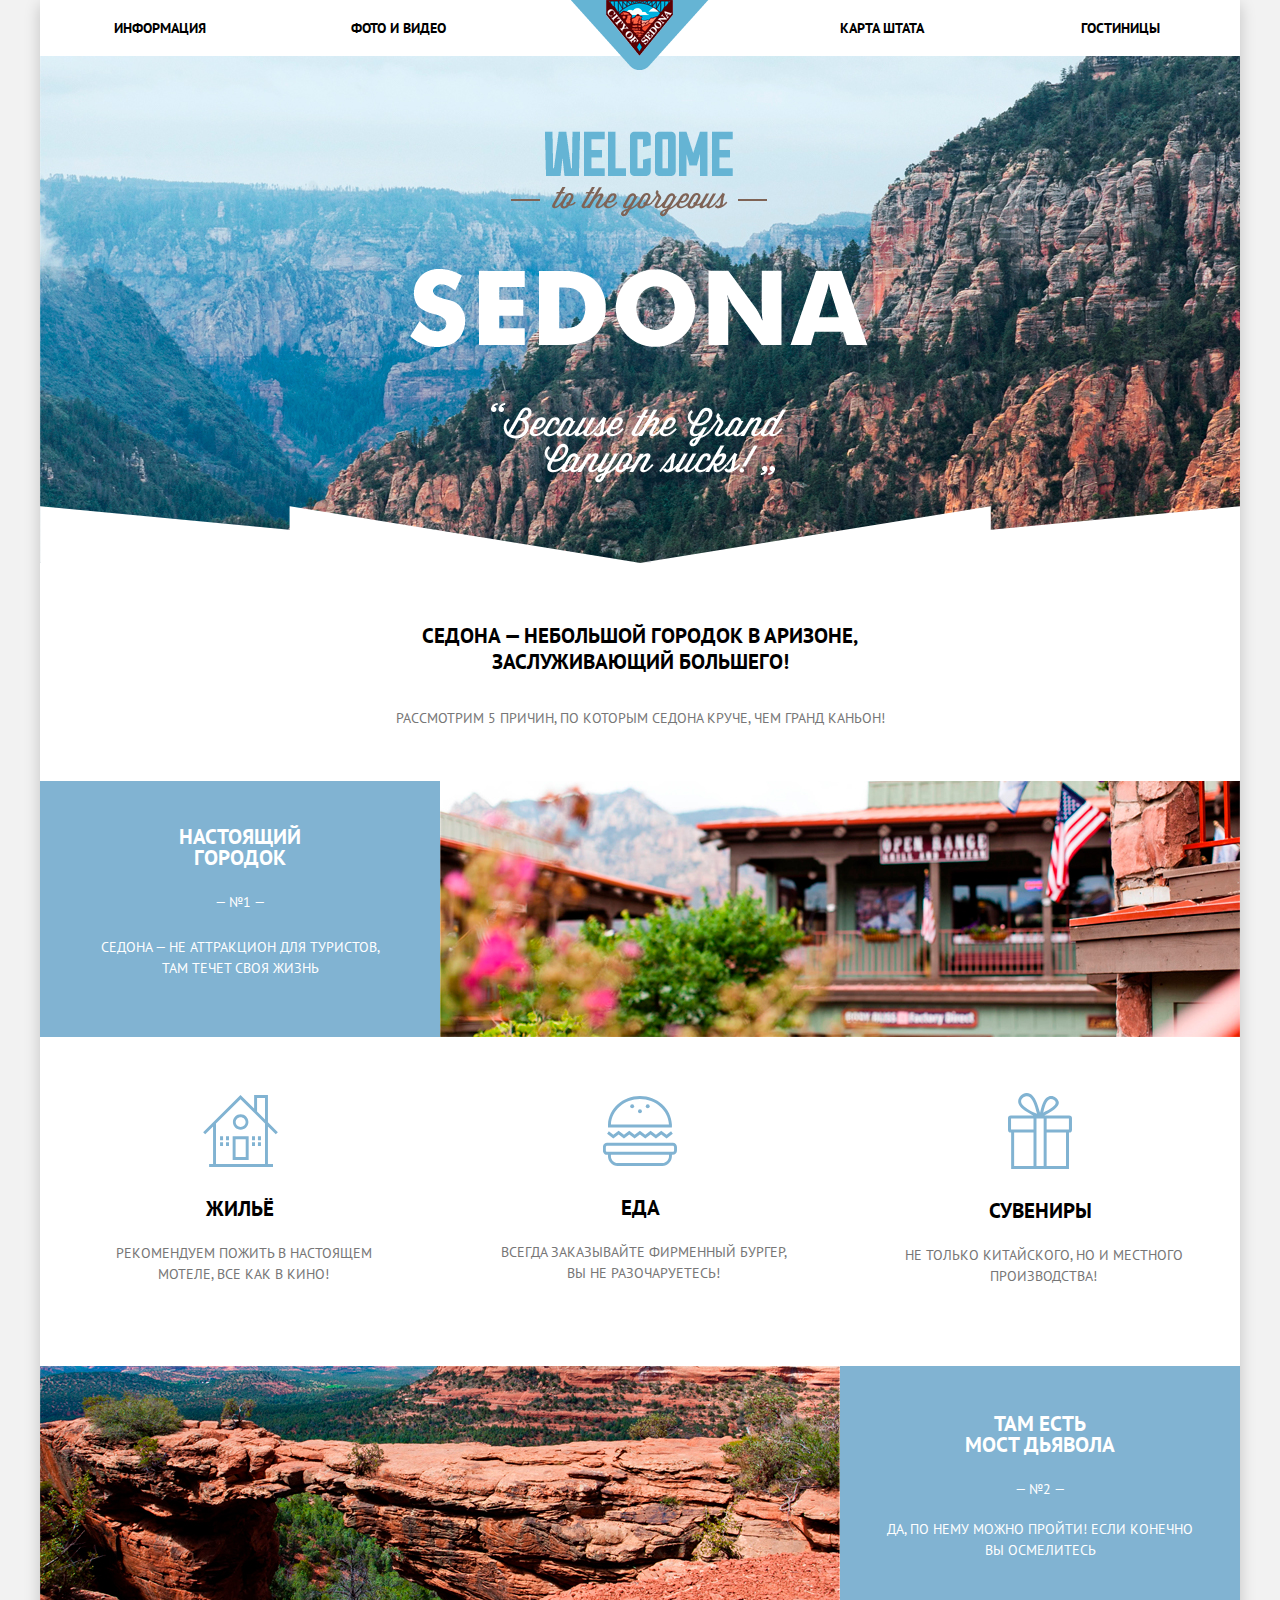
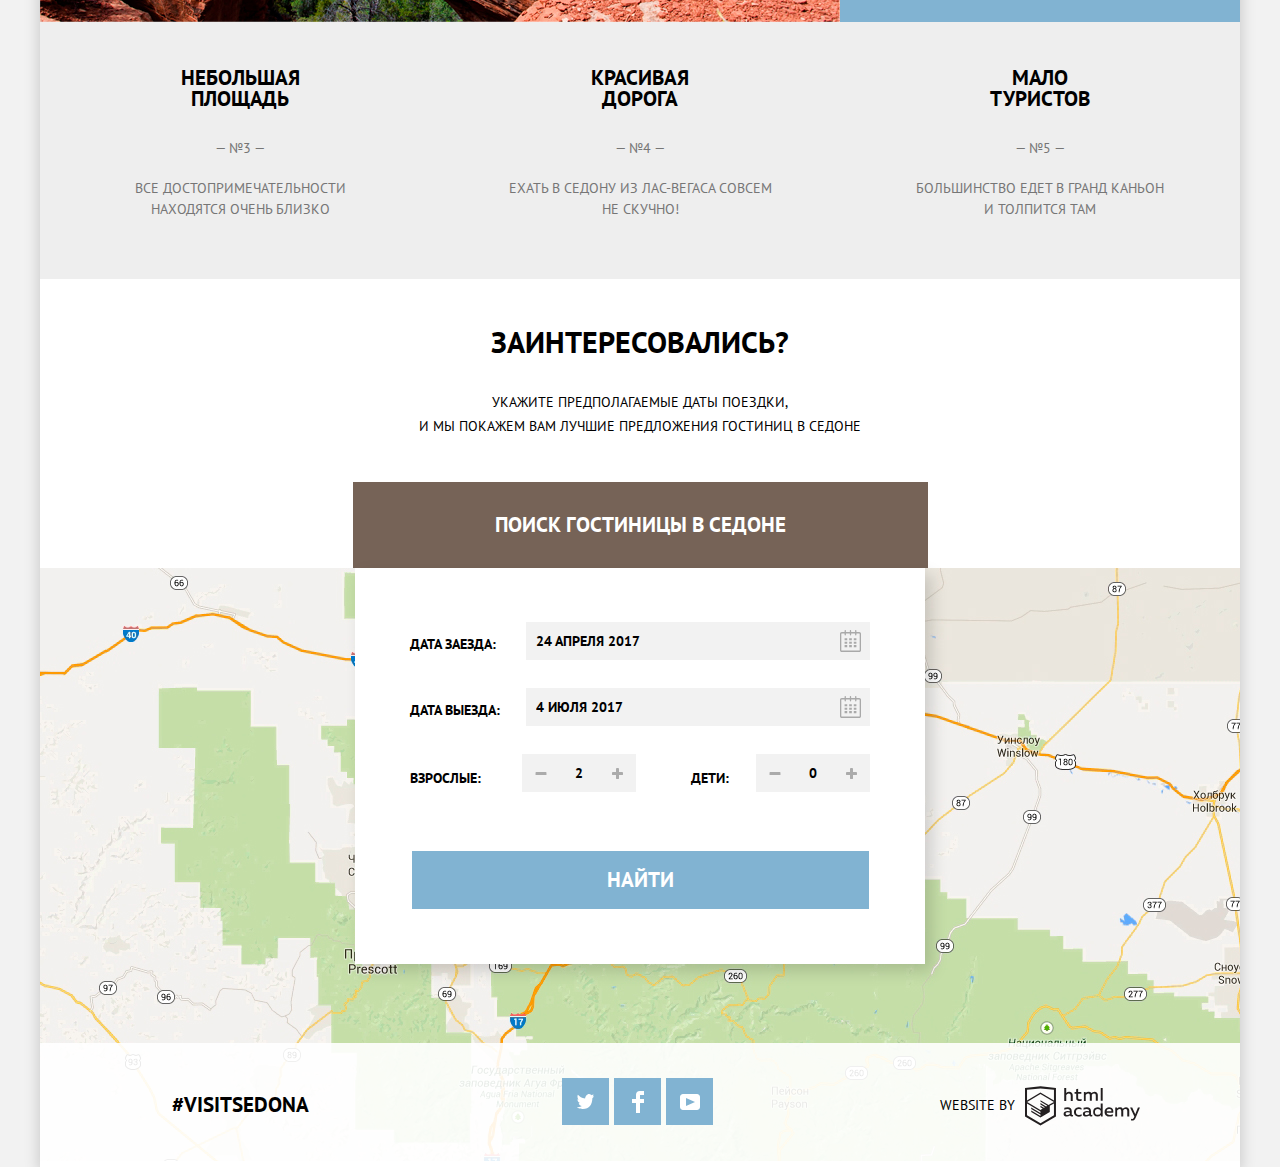
==== index.html @ c96865e8 "исправила mainpage на main-page" ====
<!DOCTYPE html>
<html lang="ru">

<head>
  <meta charset="utf-8">
  <title>HTML Academy: Седона</title>
  <link href="css/normalize.css" rel="stylesheet" />
  <link href="https://fonts.googleapis.com/css?family=PT+Sans:400,700&amp;subset=cyrillic" rel="stylesheet">
  <link href="css/style.css" rel="stylesheet" />
</head>

<body>
  <div class="main-page">
    <header class="main-header">
      <a class="main-logo" href="index.html">
        <img src="img/logotype.png" width="138" height="70" alt="Логотип">
      </a>
      <nav class="main-navigation">
        <ul class="main-menu">
          <li><a href="#">Информация</a></li>
          <li><a href="#">Фото и видео</a></li>
          <li><a href="#">Карта штата</a></li>
          <li><a href="inner.html">Гостиницы</a></li>
        </ul>
      </nav>
    </header>

    <main class="container">

      <section class="container-photos">
        <img src="img/welcome.png" width="458" height="352" alt="Надпись" />
      </section>

      <section class="feature">
        <h1>Седона — небольшой городок в Аризоне, заслуживающий большего!</h1>
        <p>Рассмотрим 5 причин, по которым Седона круче, чем Гранд Каньон!</p>
      </section>

      <div class="bigfeature">
        <section class="aboutcity">
          <div class="container1">
            <div class="aboutcity-container1">
              <h2>Настоящий городок</h2>
              <p>— №1 —</p>
              <p>Седона — не аттракцион для туристов, там течет своя жизнь</p>
            </div>
            <img src="img/hotels.jpg" width="800" height="256" alt="Гостиница">
          </div>
          <ul class="advantages">
            <li>
              <svg xmlns="http://www.w3.org/2000/svg" width="75" height="72" viewBox="0 0 75 72"><g fill="#81B3D2"><path d="M29.656 65.033h16V41.21h-16v23.823zm2.937-20.899h10.125V62.11H32.593V44.134z"/><path d="M72.771 39.253l2.076-2.068-9.908-9.865V0H51.127v13.567L37.5 0 .152 37.185l2.077 2.068 7.832-7.795v37.618H6.124V72h63.875v-2.924H64.94V31.458l7.831 7.795zM62.002 69.076H12.999V28.534L37.5 4.149l24.502 24.385v40.542zm0-44.682l-7.938-7.902V2.924h7.938v21.47z"/><path d="M29.906 27.08c0 4.261 3.47 7.713 7.75 7.713 4.279 0 7.75-3.452 7.75-7.713 0-4.259-3.471-7.713-7.75-7.713-4.281 0-7.75 3.454-7.75 7.713zm7.75-4.945c2.744 0 4.969 2.214 4.969 4.945 0 2.732-2.225 4.948-4.969 4.948-2.746 0-4.97-2.216-4.97-4.948 0-2.731 2.225-4.945 4.97-4.945zM17.061 41.21h3v3.919h-3zM22.999 41.21h3v3.919h-3zM17.061 47.182h3v3.919h-3zM22.999 47.182h3v3.919h-3zM48.998 41.21h3v3.919h-3zM54.936 41.21h3v3.919h-3zM48.998 47.182h3v3.919h-3zM54.936 47.182h3v3.919h-3z"/></g></svg>
              <h3>Жильё</h3>
              <p>Рекомендуем пожить в настоящем мотеле, все как в кино!</p>
            </li>
            <li>
              <svg xmlns="http://www.w3.org/2000/svg" width="74" height="70" viewBox="0 0 74 70"><g fill="#81B3D2"><path d="M69.854 46.71H4.051c-2.274 0-4.135 1.94-4.135 4.313v3.504c0 2.372 1.861 4.313 4.135 4.313h.93v1.053c0 5.536 4.341 10.065 9.648 10.065h44.646c5.306 0 9.648-4.529 9.648-10.065V58.84h.93c2.274 0 4.135-1.941 4.135-4.313v-3.504c0-2.373-1.86-4.313-4.134-4.313zm-3.848 13.184c0 3.871-3.019 7.021-6.73 7.021H14.629c-3.711 0-6.731-3.15-6.731-7.021v-1.053h58.107v1.053zm5.065-5.367c0 .688-.558 1.271-1.218 1.271H4.051c-.66 0-1.217-.582-1.217-1.271v-3.504c0-.688.558-1.271 1.217-1.271h65.802c.66 0 1.218.582 1.218 1.271v3.504zM15.634 38.406l5.323 4.059 5.326-4.059 5.328 4.059 5.328-4.059 5.328 4.059 5.329-4.059 5.327 4.059 5.33-4.06 5.336 4.059 6.194-4.712-1.72-2.459-4.474 3.403-5.336-4.057-5.33 4.056-5.327-4.057-5.329 4.057-5.328-4.057-5.328 4.057-5.328-4.057-5.325 4.057-5.323-4.057-5.327 4.057-4.467-3.401-1.721 2.457 6.188 4.714zM7.978 31.544H68.855c.041-.619.069-1.241.069-1.87 0-.394-.016-.783-.032-1.173C68.227 12.657 54.186 0 36.952 0 19.719 0 5.677 12.657 5.013 28.501c-.017.39-.032.78-.032 1.173 0 .629.028 1.251.07 1.87h2.927zM36.952 3.043c15.591 0 28.35 11.316 29.021 25.458H7.931c.673-14.142 13.43-25.458 29.021-25.458z"/><ellipse cx="36.952" cy="15.26" rx="1.945" ry="2.03"/><ellipse cx="29.172" cy="10.23" rx="1.946" ry="2.03"/><ellipse cx="44.732" cy="10.23" rx="1.946" ry="2.03"/></g></svg>
              <h3>Еда</h3>
              <p>Всегда заказывайте фирменный бургер, вы не разочаруетесь!</p>
            </li>
            <li>
              <svg xmlns="http://www.w3.org/2000/svg" width="64" height="76" viewBox="0 0 64 76"><path fill-rule="evenodd" clip-rule="evenodd" fill="#81B3D2" d="M61.097 22.501H36.312C50.125 15.602 51.229 11.25 50.72 8.816c-1.162-3.963-5.692-7.023-10.002-5.407-5.569 2.089-7.137 10.388-8.644 16.387-1.924-6.07-3.784-13.814-8.136-17.737C22.677.921 20.843-.205 18.175.031c-4.026.356-9.802 5.382-7.458 10.981 2.251 5.378 9.687 8.777 14.578 11.489H2.879A2.882 2.882 0 0 0 0 25.37v11.322a2.882 2.882 0 0 0 2.879 2.869h.274V76h57.841V39.561h.103a2.882 2.882 0 0 0 2.88-2.869V25.37a2.882 2.882 0 0 0-2.88-2.869zM42.413 5.944c2.103-.31 4.982 1.299 5.255 3.209.393 2.756-3.4 5.255-5.086 6.421-2.523 1.744-4.928 2.643-7.287 4.055.884-3.69 2.549-13.011 7.118-13.685zm-22.882 9.968c-2.225-1.485-6.544-4.431-6.44-7.771.112-3.595 5.743-6.57 8.814-3.886 3.856 3.371 5.713 11.105 7.119 16.557-3.249-1.539-6.328-2.788-9.493-4.9zm5.972 57.114H6.136V39.561h19.368v33.465zm0-36.502H3.046V25.538h22.457v10.986zm10.157 0v36.503h-7.174V25.538h7.174v10.986zm22.351 36.502H38.644V39.561h19.367v33.465zm2.92-36.502H38.644V25.538h22.287v10.986z"/></svg>
              <h3>Сувениры</h3>
              <p>Не только китайского, но и местного производства!</p>
            </li>
          </ul>
        </section>
        <section class="attraction">
          <div class="container2">
            <div class="attraction-container2">
              <h2>Там есть<br> мост дьявола</h2>
              <p>— №2 —</p>
              <p>Да, по нему можно пройти! Если конечно вы осмелитесь</p>
            </div>
            <img src="img/devilbridge.jpg" width="800" height="256" alt="Мост">
          </div>
          <div class="container3">
            <ul class="advantages2">
              <li>
                <h3>Небольшая площадь</h3>
                <p>— №3 —</p>
                <p>Все достопримечательности находятся очень близко</p>
              </li>
              <li>
                <h3>Красивая дорога</h3>
                <p>— №4 —</p>
                <p>Ехать в Седону из Лас-Вегаса совсем не скучно!</p>
              </li>
              <li>
                <h3>Мало туристов</h3>
                <p>— №5 —</p>
                <p>Большинство едет в Гранд Каньон и&nbsp;толпится там</p>
              </li>
            </ul>
          </div>
        </section>
      </div>

      <section class="searchhotels">
        <h3>Заинтересовались?</h3>
        <p class="indicate">Укажите предполагаемые даты поездки,<br> и мы покажем вам лучшие предложения гостиниц в Cедоне</p>
        <p class="staticform">
          <button class="staticbutton" type="button">Поиск гостиницы в Седоне</button>
        </p>
        <form class="hotelselection" action="https://echo.htmlacademy.ru" method="post">
          <p class="datearrival">
            <label for="arrival">Дата заезда:</label>
            <input type="text" name="date" id="arrival" value="" placeholder="24 апреля 2017" />
            <button class="calendar" type="button">
              <svg xmlns="http://www.w3.org/2000/svg" width="21" height="22" viewBox="0 0 21 22"><path d="M19.251 2.025h-2.845V.648c0-.381-.294-.689-.656-.689-.363 0-.656.308-.656.689v1.377h-3.938V.648c0-.381-.294-.689-.655-.689-.363 0-.657.308-.657.689v1.377H5.906V.648c0-.381-.294-.689-.656-.689-.363 0-.657.308-.657.689v1.377H1.75C.784 2.025 0 2.847 0 3.862v16.302C0 21.179.784 22 1.75 22h17.501c.966 0 1.749-.821 1.749-1.836V3.862c0-1.015-.783-1.837-1.749-1.837zm.437 18.139a.448.448 0 0 1-.437.459H1.75a.45.45 0 0 1-.438-.459V3.862a.45.45 0 0 1 .438-.459h2.844v1.378c0 .381.294.689.657.689.362 0 .656-.308.656-.689V3.403h3.938v1.378c0 .381.294.689.657.689.361 0 .655-.308.655-.689V3.403h3.938v1.378c0 .381.293.689.656.689.362 0 .656-.308.656-.689V3.403h2.845c.241 0 .437.206.437.459v16.302z"/><path d="M4.594 8.225h2.625v2.066H4.594zM4.594 11.668h2.625v2.067H4.594zM4.594 15.112h2.625v2.066H4.594zM9.188 15.112h2.625v2.066H9.188zM9.188 11.668h2.625v2.067H9.188zM9.188 8.225h2.625v2.066H9.188zM13.781 15.112h2.625v2.066h-2.625zM13.781 11.668h2.625v2.067h-2.625zM13.781 8.225h2.625v2.066h-2.625z"/></svg>
              <span  class="visually-hidden">Календарь</span>
            </button>
          </p>
          <p class="datedeparture">
            <label for="departure">Дата выезда:</label>
            <input type="text" name="date" id="departure" value="" placeholder="4 июля 2017" />
            <button class="calendar" type="button">
              <svg xmlns="http://www.w3.org/2000/svg" width="21" height="22" viewBox="0 0 21 22"><path d="M19.251 2.025h-2.845V.648c0-.381-.294-.689-.656-.689-.363 0-.656.308-.656.689v1.377h-3.938V.648c0-.381-.294-.689-.655-.689-.363 0-.657.308-.657.689v1.377H5.906V.648c0-.381-.294-.689-.656-.689-.363 0-.657.308-.657.689v1.377H1.75C.784 2.025 0 2.847 0 3.862v16.302C0 21.179.784 22 1.75 22h17.501c.966 0 1.749-.821 1.749-1.836V3.862c0-1.015-.783-1.837-1.749-1.837zm.437 18.139a.448.448 0 0 1-.437.459H1.75a.45.45 0 0 1-.438-.459V3.862a.45.45 0 0 1 .438-.459h2.844v1.378c0 .381.294.689.657.689.362 0 .656-.308.656-.689V3.403h3.938v1.378c0 .381.294.689.657.689.361 0 .655-.308.655-.689V3.403h3.938v1.378c0 .381.293.689.656.689.362 0 .656-.308.656-.689V3.403h2.845c.241 0 .437.206.437.459v16.302z"/><path d="M4.594 8.225h2.625v2.066H4.594zM4.594 11.668h2.625v2.067H4.594zM4.594 15.112h2.625v2.066H4.594zM9.188 15.112h2.625v2.066H9.188zM9.188 11.668h2.625v2.067H9.188zM9.188 8.225h2.625v2.066H9.188zM13.781 15.112h2.625v2.066h-2.625zM13.781 11.668h2.625v2.067h-2.625zM13.781 8.225h2.625v2.066h-2.625z"/></svg>
              <span class="visually-hidden" >Календарь</span>
            </button>
          </p>
          <div class="hotelselection-wrapper">
            <div class="adults">
              <label for="adults">Взрослые:</label>
              <p class="adults-wrapper">
                <button class="minus" type="button">
                  <span class="visually-hidden">Уменьшить количество человек</span>
                </button>
                <input type="text" name="adults" id="adults" value="" placeholder="2" />
                <button class="plus" type="button">
                  <span  class="visually-hidden">Увеличить количество человек</span>
                </button>
              </p>
            </div>
            <div class="children">
              <label for="children">Дети:</label>
              <p class="children-wrapper">
                <button class="minus" type="button">
                  <span class="visually-hidden">Уменьшить количество человек</span>
                </button>
                <input type="text" name="children" id="children" value="" placeholder="0" />
                <button class="plus" type="button">
                  <span class="visually-hidden">Увеличить количество человек</span>
                </button>
              </p>
            </div>
          </div>
          <button class="buttonsearch" type="submit">Найти</button>
        </form>
        <a class="map">
          <img src="img/map.jpg" width="1200" height="593" alt="Карта" />
        </a>
      </section>
    </main>
    <footer class="main-footer">
      <a class="button-hashtag" href="#">#Visitsedona</a>
      <ul class="buttonfooter">
        <li>
          <a class="social-button" href="#">
              <span class="visually-hidden">Twitter</span>
              <svg xmlns="http://www.w3.org/2000/svg" xmlns:xlink="http://www.w3.org/1999/xlink" width="17" height="15" viewbox="0 0 17 15">
                <path fill="#FFF" d="M10.95.144c1.685-.496 2.984.27 3.577 1.179.673-.231 1.331-.481 2.011-.708a2.345 2.345 0 0 1-.857 1.768c.685.17 1.304-.491 1.304-.491-.169 1-1.006 1.788-1.563 2.024-.231 6.75-3.175 11.217-10.077 11.082h-.446c-.41 0-4.164-.46-4.898-1.887 2.271.196 3.893-.422 4.693-1.177-.96-.3-2.679-.477-2.979-2.95.349.106.564.228 1.19.119C1.705 8.247.374 7.53.448 5.33c.285.328 1.067.536 1.34.472C1.085 5.561-.182 2.442.894.85c1.818 1.854 3.735 3.606 7.152 3.773C8.254 2.33 9.183.793 10.95.144z"/>
              </svg>
            </a>
        </li>
        <li>
          <a class="social-button" href="#">
              <span class="visually-hidden">Facebook</span>
              <svg xmlns="http://www.w3.org/2000/svg" width="12" height="22" viewbox="0 0 12 22"><path fill="#FFF" d="M12 4V0H8a4 4 0 0 0-4 4v4H0v4h4v10h4V12h4V8H8V4h4z"/>
              </svg>
            </a>
        </li>
        <li>
          <a class="social-button" href="#">
              <span class="visually-hidden">Youtube</span>
              <svg xmlns="http://www.w3.org/2000/svg" xmlns:xlink="http://www.w3.org/1999/xlink" width="20" height="16" viewbox="0 0 20 16"><path  d="M17 0H3C1.35 0 0 1.35 0 3v10c0 1.65 1.35 3 3 3h14c1.65 0 3-1.35 3-3V3c0-1.65-1.35-3-3-3zM6.027 11.998V4.002L15.014 8l-8.987 3.998z" fill="#FFF"/>
              </svg>
            </a>
        </li>
      </ul>
      <div class="htmlacademy">
        <p>website by</p>
        <a class="button-developed" href="https://htmlacademy.ru/intensive/htmlcss">
            <span class="visually-hidden">HTMLAcademy</span>
            <svg id="Layer_1" data-name="Layer 1" xmlns="http://www.w3.org/2000/svg" width="115" height="40" viewbox="0 0 108.08 36.85"><title>logo-htmlacademy-small1</title>
              <path d="M44.61,26.88a2,2,0,0,0,.55-0.1v1.33a3.25,3.25,0,0,1-1.18.21,1.67,1.67,0,0,1-1.67-1,4.84,4.84,0,0,1-3.14,1.08c-1.51,0-2.91-.83-2.91-2.55,0-2.13,2-2.79,3.71-2.79a11.08,11.08,0,0,1,2.17.25v-0.3c0-1-.76-1.77-2.19-1.77a7.42,7.42,0,0,0-3,.64v-1.7a10.21,10.21,0,0,1,3.19-.55c2.36,0,3.81,1.12,3.81,3.65v3a0.54,0.54,0,0,0,.49.59h0.17Zm-6.44-1.13A1.35,1.35,0,0,0,39.63,27h0.11a3.39,3.39,0,0,0,2.41-1V24.58a9.72,9.72,0,0,0-1.81-.21c-1,0-2.16.33-2.16,1.38h0Zm12.36-6.11a5,5,0,0,1,2.57.64V22a4.08,4.08,0,0,0-2.3-.7,2.75,2.75,0,1,0,0,5.49,5,5,0,0,0,2.43-.64v1.71a6.27,6.27,0,0,1-2.76.57A4.21,4.21,0,0,1,46,24.51q0-.21,0-0.41a4.32,4.32,0,0,1,4.18-4.46h0.38Zm12.17,7.24a2,2,0,0,0,.55-0.1v1.33a3.25,3.25,0,0,1-1.18.21,1.67,1.67,0,0,1-1.67-1,4.84,4.84,0,0,1-3.14,1.08c-1.51,0-2.91-.83-2.91-2.55,0-2.13,2-2.79,3.71-2.79a11.08,11.08,0,0,1,2.17.25v-0.3c0-1-.76-1.77-2.19-1.77a7.42,7.42,0,0,0-3,.64v-1.7a10.21,10.21,0,0,1,3.19-.55c2.36,0,3.81,1.12,3.81,3.65v3a0.54,0.54,0,0,0,.49.59h0.17Zm-6.44-1.13A1.35,1.35,0,0,0,57.73,27h0.11a3.39,3.39,0,0,0,2.41-1V24.58a9.72,9.72,0,0,0-1.81-.21c-1.06,0-2.16.33-2.16,1.38h0ZM73,16V28.2H71.35V26.88a3.88,3.88,0,0,1-3.19,1.54,4.4,4.4,0,0,1,0-8.78,3.81,3.81,0,0,1,3,1.3V16H73Zm-4.53,5.22a2.76,2.76,0,1,0,0,5.52A2.86,2.86,0,0,0,71.15,25V23A2.91,2.91,0,0,0,68.49,21.27ZM79,19.64c3.31,0,4.46,2.68,3.92,5.09H76.7c0.21,1.5,1.67,2.11,3.19,2.11a6.11,6.11,0,0,0,2.64-.59v1.6a7.14,7.14,0,0,1-3,.57C77,28.42,74.78,27,74.78,24a4.18,4.18,0,0,1,4-4.39H79Zm0.09,1.54a2.28,2.28,0,0,0-2.44,2.1v0.06H81.3A2,2,0,0,0,79.13,21.18Zm5.73,7V19.87h1.65v1a3.81,3.81,0,0,1,2.78-1.27A2.86,2.86,0,0,1,91.89,21a4.12,4.12,0,0,1,2.91-1.33A3.06,3.06,0,0,1,98,23V28.2h-1.9V23.05a1.59,1.59,0,0,0-1.42-1.75H94.42a2.8,2.8,0,0,0-2.07,1.12V28.2h-1.9V23.05A1.59,1.59,0,0,0,89,21.31H88.8a3,3,0,0,0-2.21,1.29v5.63H84.86Zm21.31-8.33h1.9l-3.91,9.46c-0.9,2.17-2.09,2.86-3.35,2.86a4.76,4.76,0,0,1-1.1-.14V30.46a2.86,2.86,0,0,0,.85.12c0.9,0,1.58-.64,2.07-1.9l0.17-.42-4-8.4h2l2.86,6.29ZM38.73,1.46V6.22a3.81,3.81,0,0,1,2.7-1.14,3.25,3.25,0,0,1,3.44,3.4v5.15H43V8.72a1.81,1.81,0,0,0-1.61-2h-0.3a2.93,2.93,0,0,0-2.32,1.39v5.52h-1.9V1.46h1.9ZM49.94,2.31v3h3V6.91h-3v3.81c0,1.1.5,1.46,1.58,1.46a4.49,4.49,0,0,0,1.69-.33v1.6A6.8,6.8,0,0,1,51,13.8a2.55,2.55,0,0,1-2.86-2.74V6.89H46.58V5.26h1.5V2.74Zm5.4,11.31V5.28H57v1A3.81,3.81,0,0,1,59.77,5a2.86,2.86,0,0,1,2.6,1.33A4.12,4.12,0,0,1,65.28,5,3.06,3.06,0,0,1,68.44,8.4v5.21h-1.9V8.46a1.59,1.59,0,0,0-1.42-1.75H64.89a2.8,2.8,0,0,0-2.07,1.12v5.78h-1.9V8.46A1.59,1.59,0,0,0,59.5,6.71H59.27A3,3,0,0,0,57.06,8v5.63H55.34ZM71.17,1.45H73V13.6H71.17V1.45ZM14.71,0H14.55L0,1.54V28.21l14.55,8.66,14.55-8.66V1.54Zm12.5,27.1L14.55,34.64,1.9,27.12V16.18l12.59,7.5V25L5.86,19.9v1.31l8.68,5.21v1.39L5.87,22.65V24l8.68,5.21,8.75-5.24V18.31L27.2,16V27.12Zm0-12.53-3.48,2-1.6,1L14.51,13v1.31L21,18.23H21l-0.14.09-1,.54-5.37-3.2V17l4.24,2.52-1,.67-3.2-1.9v1.31l2.1,1.24L14.5,22.1,2,14.65,14.51,7.11Zm0-1.32L14.49,5.76,1.91,13.25v-10L14.56,1.92,27.21,3.25v10h0Z" transform="translate(0 -0.02)" fill="#231f20"/></svg>
          </a>
      </div>
    </footer>
  </div>
</body>

</html>
---- css/style.css ----
body {
  margin: 0;
  padding: 0;

  font-family: "PT Sans", Arial, sans-serif;
  font-size: 14px;
  line-height: 21px;
  font-weight: 400;
  color: #000000;
  text-transform: uppercase;

  background-color: #f2f2f2;
}

.main-page {
  position:relative;
  width: 1200px;
  background-color: #ffffff;
  margin: auto;
  box-shadow: 0px 5px 15px 0 rgba(0, 1, 1, 0.2);
}

a {
  text-decoration: none;
  color: inherit;
}

.main-menu {
  display: flex;
  padding-left: 0;
  flex-wrap: wrap;
}

.main-menu li {
  width: 239px;
  text-align: center;
  margin-top: 15px;
  margin-bottom: 15px;
}

 .main-menu li:nth-child(2) {
   margin-right: 244px;
 }

.main-navigation {
  line-height: 26px;
  font-weight: 700;

  background-color: #ffffff;
}

.main-menu,
.advantages,
.advantages2,
.buttonfooter {
  list-style: none;
  padding: 0;
  margin: 0;
}

.main-menu a:hover,
.main-menu a:focus,
.hotelitems:hover,
.hotelitems:focus {
  color: #81b3d2;
}

.main-menu .current {
  color: #766357;
}

.main-logo img {
  position: absolute;
  left: 0;
  right: 0;
  margin-right: auto;
  margin-left: auto;
}

.container-photos {
  background-image: url("../img/backgroundmain.jpg");
  background-repeat: no-repeat;
  background-position:  center -58px;
  background-color:#81b3d2;
}

.container-photos img {
  margin-top: 75px;
  margin-left: 370px;
  margin-bottom: 74px;
}

.feature h1::before {
    content: "";
    position: absolute;
    z-index: 1;
    top: 506px;
    left: 0;
    right: 0;
    margin-right: auto;
    margin-left: auto;
    width: 1200px;
    height: 57px;
    background-image: url("../img/shapewhite.png");
    background-repeat: no-repeat;
}

.feature h1 {
  margin-top: 60px;
  margin-right: 375px;
  margin-left: 375px;
  margin-bottom: 25px;

  font-size: 21px;
  line-height: 26px;
  font-weight: 700;
  text-align: center;
}

.feature p {
  margin-bottom: 50px;
  padding-top: 5px;

  line-height: 26px;
  color: #767676;
  text-align: center;
}

.container1 {
  display: flex;
  justify-content: center;
  align-items: center;

  background-color: #81b3d2;
}

.aboutcity-container1 h2 {
  width: 130px;
  margin: auto;
  padding-bottom: 10px;
}

.aboutcity-container1 p:first-of-type {
  padding-bottom: 10px;
}

.container2 {
  display: flex;
  flex-direction: row-reverse;
  justify-content: center;
  align-items: center;
  background-color: #81b3d2;
}

.attraction-container2 h2 {
  width: 151px;
  margin: auto;
  padding-bottom: 5px;
}

.aboutcity h2,
.attraction h2 {
  line-height: 21px;
  font-weight: 700;
  text-align: center;
  color: #ffffff;
}

.aboutcity p {
  margin-left: 60px;
  margin-right: 60px;

  text-align: center;
  color: #ffffff;
}

.attraction p {
  margin-right: 45px;
  margin-left: 45px;

  text-align: center;
  color: #ffffff;
  padding-top: 5px;
}

.container3 ul {
  background-color: #eeeeee;
  padding: 0;
}

.advantages {
   display: flex;
   flex-wrap: wrap;
   margin-top: 56px;
   margin-bottom: 65px;
 }

.advantages li {
   width: 400px;
   margin: auto;
}

.advantages svg {
  display: flex;
  margin: auto;
}

.advantages h3 {
  position: relative;

   font-size: 21px;
   font-weight: 700;
   text-align: center;
   padding-top: 10px;
 }

.advantages p {
  text-align: center;
  background-color: #ffffff;
  color: #767676;

  width: 287px;
  padding-top: 3px;
}

.advantages2 {
  display: flex;
  justify-content: center;
  align-items: center;

  margin-top: 0;
}

.advantages2 li {
  width: 400px;
  margin-top: 45px;
  margin-bottom: 45px;
}

.advantages2 p {
  text-align: center;
  color: #767676;

  width: 270px;
  margin-right: auto;
  margin-left: auto;
}

.advantages2 h3 {
  font-size: 21px;
  font-weight: 700;
  text-align: center;

  margin: auto;
  width: 125px;
  padding-bottom: 10px;
}

/*футер*/

.main-footer {
  display: flex;
  background-color: rgba(255, 255, 255, 0.9);
  position: absolute;
  bottom: 0;
}

.button-hashtag {
  align-self: center;
}

.social-button {
  display: flex;
  align-items: center;
  justify-content: center;
  width: 47px;
  height: 47px;
  margin-right: 5px;

  background-color: #81b3d2;
}

.social-button:hover,
.social-button:focus {
  background-color: #669ec0;
}

.social-button:hover path,
.social-button:focus path {
  fill: #ffffff;
}

.social-button:active path {
  fill:rgba(255,255,255,0.3) ;
}

.social-button:active path {
   background-color: #5496bd;
}

.buttonfooter {
  display: flex;
  flex-wrap: wrap;
  justify-content: center;
}

.button-hashtag,
.buttonfooter,
.htmlacademy {
  width: 400px;
  text-align: center;
  margin-top: 35px;
  margin-bottom: 35px;
}

.htmlacademy p,
.button-hashtag {
  font-size: 14px;
  line-height: 26px;
}

.htmlacademy {
  display: flex;
  margin-left: auto;
  justify-content: center;
  align-items: flex-end;
}

.htmlacademy p {
  padding-right: 10px;
}

.htmlacademy:focus path,
.htmlacademy:hover path{
  fill: #81b3d2;
}

.htmlacademy:active path {
  fill: #bfbdbe;
}

/*конец футера*/


/* форма на главной странице и некоторые кнопки*/


.searchhotels h3 {
  font-size: 30px;
  line-height: 36px;
  font-weight: 700;
  text-align: center;

  padding-top: 15px;
}

.searchhotels p {
  line-height: 24px;
  text-align: center;
}

.staticbutton,
.buttonsearch {
  display: inline-block;
  vertical-align: middle;

  font-size: 21px;
  line-height: 26px;
  font-weight: 700;
  text-align: center;
  text-transform: uppercase;
  outline: none;
}

.staticform {
  padding: 0;
  margin: 0;
}

.staticbutton {
  padding: 30px 142px;
  position: relative;
  margin-top: 30px;
}

.buttonreserved,
.buttondetails {
  padding: 5px 18px;
  font-weight: 700;
}

.staticbutton,
.buttonreserved {
  color: #ffffff;
  background-color: #766357;
  border: none;
}

.buttonsearch,
.buttondetails {
  color: #ffffff;
  background-color: #81b3d2;
  border: none;
}

.staticbutton:hover,
.staticbutton:focus,
.buttonreserved:hover,
.buttonreserved:focus {
  background-color: #604e43;
  cursor:pointer;
}

.buttonsearch:hover,
.buttonsearch:focus,
.buttondetails:hover,
.buttondetails:focus {
  background-color: #669ec0;
  cursor:pointer;
}

.buttonsearch:active,
.buttondetails:active {
  color: rgba(255, 255, 255, 0.3);
  background-color: #5496bd;
  cursor:pointer;
}

.staticbutton:active,
.buttonreserved:active {
  color: rgba(255, 255, 255, 0.3);
  background-color: #503e33;
  cursor:pointer;
}

.hotelselection {
  display: flex;
  flex-wrap: wrap;
  margin: auto;
  width: 570px;
  box-sizing: border-box;
  padding-left: 55px;
  padding-right: 55px;
  padding-top: 40px;

  font-size: 14px;
  line-height: 26px;
  font-weight: 700;
  background-color: #ffffff;
  box-shadow: 7px 7px 15px 0px rgba(0,1,1,0.15);

  position: absolute;
  left: 0;
  right: 0;
  margin-left: auto;
  margin-right: auto;
}

.hotelselection label {
  margin-top: 10px;
}

.datearrival,
.datedeparture {
  display: flex;
  width: 100%;
  position:relative;
  justify-content: space-between;
}

.datearrival input,
.datedeparture input {
  box-sizing: border-box;
  height: 38px;
  width: 344px;
  padding-left: 10px;
}

.datearrival button,
.datedeparture button {
  padding: 0;
  background-color: transparent;
  border: none;
  position: absolute;
  right: 9px;
  top: 8px;

  fill: #a9a9a9;
  cursor: pointer;
  outline: none;
}

.calendar:hover path,
.calendar:focus path {
  fill: #333333;
  cursor: pointer;
}

.calendar:active path {
  fill: #81b3d2;
  cursor: pointers;
}

.datearrival input,
.datedeparture input {
  box-sizing: border-box;
  height: 38px;
  width: 344px;
  padding-left: 10px;
}

.hotelselection-wrapper {
  display: flex;
  width: 100%;
  justify-content: space-between;
}

.adults {
  width: 226px;
}

.children {
  width: 179px;
}

.adults,
.children {
  display: flex;
  align-items: center;
  justify-content: space-between;
}

.children-wrapper,
.adults-wrapper {
  display: flex;
  position: relative;
}

.children button,
.adults button {
  padding: 0;
  background-color: transparent;
  border: none;
  width: 38px;
  height: 38px;
  background-color: #f2f2f2;
  outline: none;
}

.minus {
  background-image: url("../img/minus.png");
  background-repeat: no-repeat;
  background-position: center;
}

.minus:hover,
.minus:focus {
  background-image: url("../img/minushover.png");
  background-repeat: no-repeat;
  background-position: center;
  cursor:pointer;
}

.minus:active {
  background-image: url("../img/minusactive.png");
  background-repeat: no-repeat;
  background-position: center;
  cursor:pointer;
}

.plus {
  background-image: url("../img/plus.png");
  background-repeat: no-repeat;
  background-position: center;
}

.plus:focus,
.plus:hover {
  background-image: url("../img/plushover.png");
  background-repeat: no-repeat;
  background-position: center;
  cursor:pointer;
}

.plus:active {
  background-image: url("../img/plusactive.png");
  background-repeat: no-repeat;
  background-position: center;
  cursor:pointer;
}

.adults input,
.children input {
  width: 38px;
  text-align: center;
  box-sizing: border-box;
  color: #333333;
}

.buttonsearch {
  padding: 16px 195px;
  margin: auto;
  margin-top: 45px;
  margin-bottom: 55px;
}

.hotelselection input[type="text"]::placeholder{
  color: #000000;
}

.hotelselection input[type="text"] {
  background-color: #f2f2f2;
  border: 2px solid #f2f2f2;
  border: none;
  outline: none;

  font-size: 14px;
  line-height: 26px;
  font-weight: 700;
  text-transform: uppercase;
}

.hotelselection input[type="text"]:hover {
  background-color: #ebebeb;
  border: 2px solid #ebebeb;
}

.hotelselection input[type="text"]:focus {
  background-color: #ffffff;
  border: 2px solid #e5e5e5;
}

/*конец формы на главной странице*/

  .formsearching {
  display: flex;
  padding-top: 27px;

  background-image: url("../img/mountains.jpg");
  background-repeat: no-repeat;
  background-position: top center;
  background-color: #51819f;

  color:#ffffff;
}

.formsearching fieldset {
  border:none;
}


/*чекбоксы*/

.formsearching legend {
  font-size: 16px;
  font-weight: 700;
  line-height: 21px;
  border: none;

  margin-bottom: 20px;
  margin-left: 60px;
}

.formsearching ul {
  padding: 0;
  margin: 0;
  list-style: none;
}

.form-items {
  margin-bottom: 17px;
  padding-left: 60px;
}

.filter-input-checkbox + label {
    display:inline-block;
    vertical-align:middle;
    width: 100px;
    height: 28px;
	  margin-right: 27px;
    padding-left: 42px;

    background:url("../img/checkbox-off.svg");
    background-repeat: no-repeat;
    cursor:pointer;
}

.filter-input-checkbox:checked + label {
  background:url("../img/checkbox-on.svg");
  background-repeat: no-repeat;
}

.filter-input-checkbox:checked:disabled + label {
  background:url("../img/chekeddis.png");
  background-repeat: no-repeat;
}

.filter-input-checkbox:disabled + label {
  background:url("../img/chekbox-offdis.png");
  background-repeat: no-repeat;
}

.filter-input-checkbox:checked:hover+ label,
.filter-input-checkbox:checked:focus+ label {
  background:url("../img/checkbox-on.svg");
  background-repeat: no-repeat;
}

.filter-input-checkbox:hover+ label,
.filter-input-checkbox:focus+ label {
  background:url("../img/checkbox-off.svg");
  background-repeat: no-repeat;
}
/*конец чекбоксов*/

.hotelitems,
.exit h3,
.button-hashtag,
.exit output {
  font-size: 21px;
  line-height: 26px;
  font-weight: 700;
}

.sorting-items {
  display: flex;
  margin: 8px 73px;
}

.exit h3,
.exit output {
  display: inline-block;
  vertical-align: middle;
}

.sorting p {
  font-size: 12px;
  line-height: 18px;
  text-transform: uppercase;
}

.sorting {
  display: flex;
  flex-wrap: wrap;
  margin-left: 10px;
}

.sorting li {
  margin: auto;
  margin-right: 35px;
}

.sorting li,
.hotels li {
  list-style: none;
  padding: 0;
}

.sorting .currentpice {
  color: #bad3e5;
  border-bottom: none;
}

.sorting a {
  font-size: 12px;
  line-height: 18px;
  color: rgba(0, 0, 0, 0.3);
  text-decoration: none;
  border-bottom: 1px dashed #81b3d2;
}

.sortingbuttons {
  align-self: center;
  margin-left: auto;
}

.sortingbuttons a {
  cursor:pointer;
}

.sortingbuttonup svg {
  padding-right: 5px;
}

.sortingbuttonup path {
  fill: #cacaca;
}

.currentbutton path {
  fill: #81b3d2;
}

.sortingbuttons path:hover,
.sortingbuttons path:focus {
  fill: #333333;
}

.sortingbuttons path:active {
  fill: #81b3d2;
}

.sorting a:hover,
.sorting a:focus {
  color: #81b3d2;
}

.sorting a:active {
  color: #000000;
  border-bottom: none;
}

.hotelitems:active,
.main-menu a:active {
  color: rgba(0, 0, 0, 0.3);
}


/*сложный фильтр*/

.filter-range {
  width: 320px;
  padding-right: 70px;
  margin-left: auto;
  color: #ffffff;
  text-transform: uppercase;
}

.filter-range-title {
  margin-bottom: 9px;

  font-weight: 600;
  font-size: 16px;
  line-height: 21px;
}

.price-controls {
  height: 35px;
  margin-bottom: 20px;

  position: relative;
  font-size: 0;

  border: 2px solid #ffffff;
  border-radius: 2px;
}

.price-controls::after {
  content: "";
  position: absolute;
  top: 50%;
  left: 50%;
  width: 2px;
  height: 22px;

  background: #ffffff;
  transform: translate(-50%, -50%);
}

.price-controls label {
  display: inline-block;
  vertical-align: top;
  font-size: 14px;
  line-height: 38px;

  cursor: pointer;
}

.price-controls .min-price,
.price-controls .max-price {
  width: 90px;
  padding-left: 65px;
}

.price-controls input {
  width: 50px;
  margin: 0;
  outline: none;

  color: inherit;
  font: inherit;

  background: none;
  border: none;
}

.range-controls {
  position: relative;

  margin-bottom: 32px;
}

.range-controls .scale {
  height: 2px;

  background: rgba(255, 255, 255, 0.3);
}

.range-controls .bar {
  width: 80%;
  height: 2px;

  background: #ffffff;
}

.range-toggle {
  position: absolute;
  top: -9px;
  width: 4px;
  height: 4px;

  background: #ababab;
  border: 8px solid #ffffff;
  border-radius: 50%;
  box-shadow: 0 2px 1px 0 rgba(0, 1, 1, 0.2);
  cursor: pointer;
}

.range-toggle:hover {
  background: #1c4f80;
}

.range-toggle-min {
  left: 0;
}

.range-toggle-max {
  left: 80%;
}

.button-scan input[type="submit"] {
  display: block;
  margin: 0 auto;
  padding: 8px 35px;

  background-color: transparent;
  color: #ffffff;
  border: 2px solid #ffffff;
  outline: none;
  text-transform: uppercase;

  border-radius: 2px;
  cursor: pointer;
}

.button-scan input[type="submit"]:hover {
  color: #000000;
  background-color: #ffffff;
}

/*конец сложного фильтра*/


/*отели*/

.total {
  display: flex;
  border-top: 1px solid #e5e5e5;
}

.total .hoteldetails {
  font: inherit;
  font-weight: 400;
}

.hotels {
  padding: 0;
  margin: 0;
  margin-bottom: 125px;
}

.hotels li {
  display: flex;
  padding: 0;
  margin: 0;
  width: 1200px;
  padding-top: 25px;
  padding-bottom: 5px;
  border-bottom: 1px solid #e5e5e5;
}

.hotel-decoration {
  display: flex;
  flex-direction: column;
  margin-left: 27px;
}

.hotelbuttons {
  margin-top: 20px;
}

.hoteldetails {
  margin-top: 5px;
}

.hotels img {
  margin-left: 75px;
  margin-top: 5px;
}

.star-amara::before {
  content: "";
  position: absolute;
  z-index: 1;
  right: 75px;
  margin-right: auto;
  margin-left: auto;
  width: 71px;
  height: 57px;
  background-image: url("../img/star.svg");
  background-repeat: repeat-x;
}

.star-desert::before {
  content: "";
  position: absolute;
  z-index: 1;
  right: 75px;
  margin-right: auto;
  margin-left: auto;
  width: 55px;
  height: 57px;
  background-image: url("../img/star.svg");
  background-repeat: repeat-x;
}

.star-villas::before {
  content: "";
  position: absolute;
  z-index: 1;
  right: 75px;
  margin-right: auto;
  margin-left: auto;
  width: 35px;
  height: 57px;
  background-image: url("../img/star.svg");
  background-repeat: repeat-x;
}

.rating {
  margin-top: 68px;
  margin-bottom: 25px;
  margin-left: 520px;

  color: #666666;
  background-color: #f2f2f2;
  padding: 3px 15px;
}


/*доп.параметры*/
img{
  max-width: 100%;
  height: auto;
}

.visually-hidden {
  position: absolute;
  width: 1px;
  height: 1px;
  margin: -1px;
  border: 0;
  padding: 0;
  clip: rect(0 0 0 0);
  overflow: hidden;
}
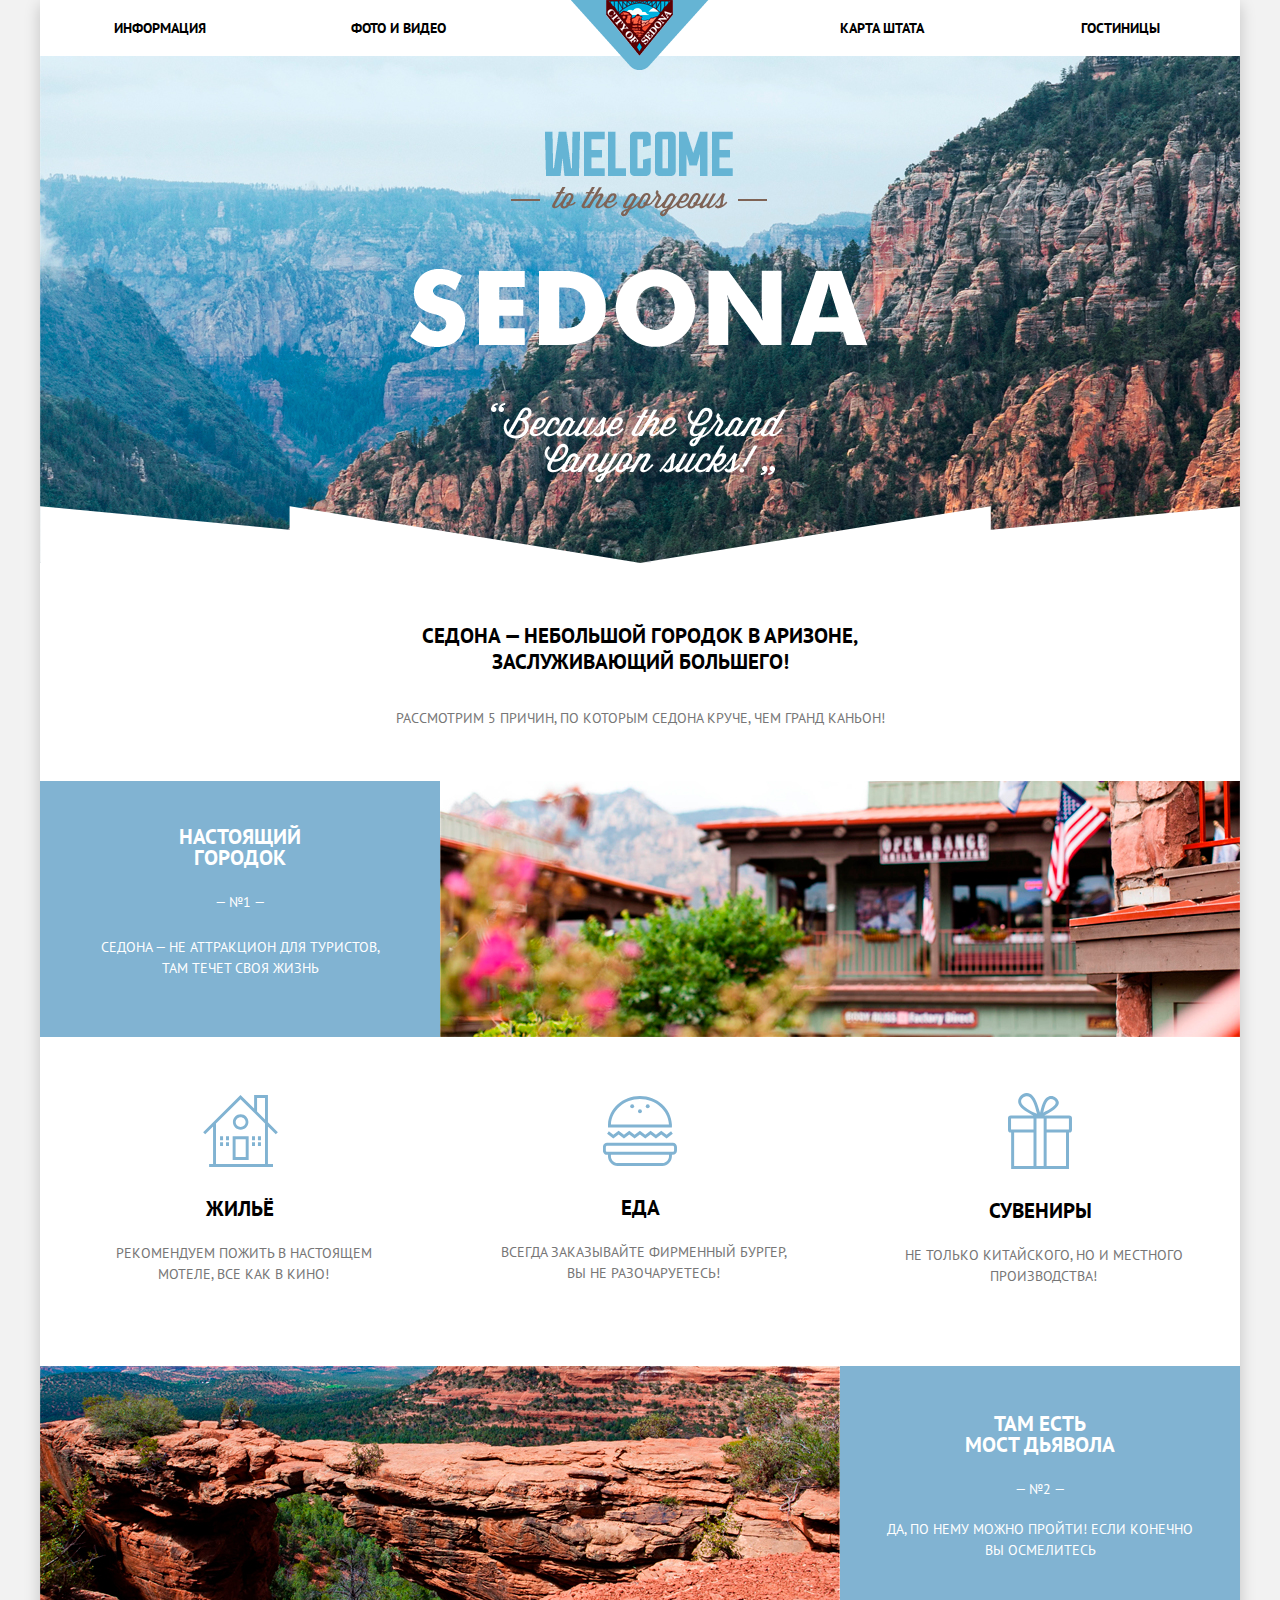
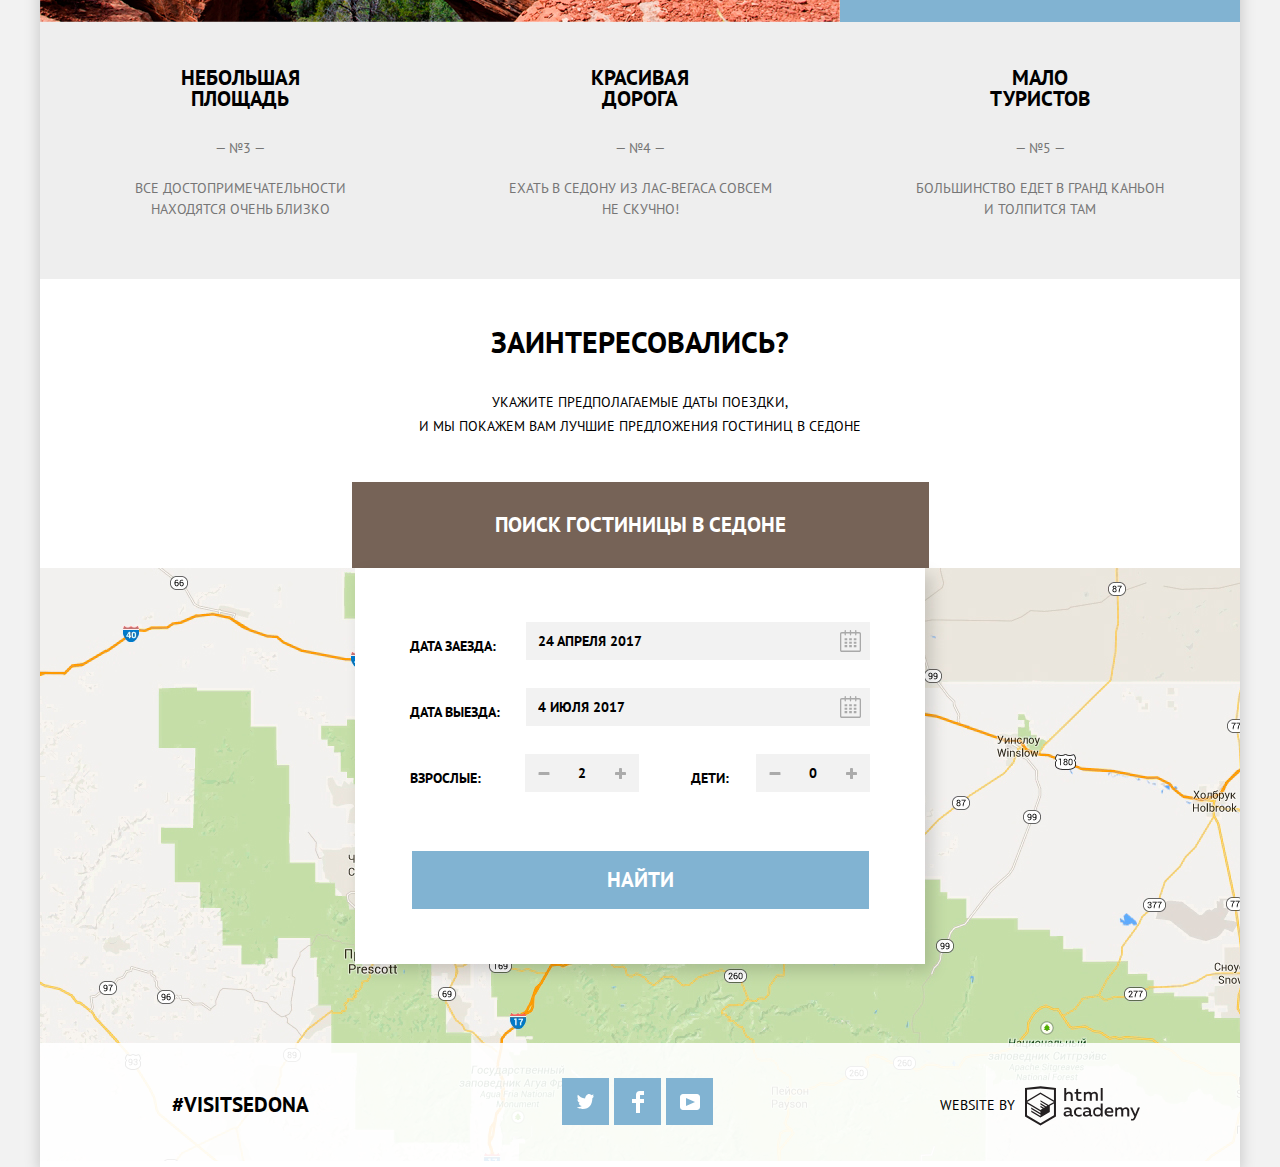
==== commit 889a6f66: "box-shadow" ====
--- a/index.html
+++ b/index.html
@@ -12,7 +12,7 @@
 <body>
   <div class="main-page">
     <header class="main-header">
-      <a class="main-logo" href="index.html">
+      <a class="main-logo" href="#">
         <img src="img/logotype.png" width="138" height="70" alt="Логотип">
       </a>
       <nav class="main-navigation">
@@ -48,22 +48,31 @@
           </div>
           <ul class="advantages">
             <li>
-              <svg xmlns="http://www.w3.org/2000/svg" width="75" height="72" viewBox="0 0 75 72"><g fill="#81B3D2"><path d="M29.656 65.033h16V41.21h-16v23.823zm2.937-20.899h10.125V62.11H32.593V44.134z"/><path d="M72.771 39.253l2.076-2.068-9.908-9.865V0H51.127v13.567L37.5 0 .152 37.185l2.077 2.068 7.832-7.795v37.618H6.124V72h63.875v-2.924H64.94V31.458l7.831 7.795zM62.002 69.076H12.999V28.534L37.5 4.149l24.502 24.385v40.542zm0-44.682l-7.938-7.902V2.924h7.938v21.47z"/><path d="M29.906 27.08c0 4.261 3.47 7.713 7.75 7.713 4.279 0 7.75-3.452 7.75-7.713 0-4.259-3.471-7.713-7.75-7.713-4.281 0-7.75 3.454-7.75 7.713zm7.75-4.945c2.744 0 4.969 2.214 4.969 4.945 0 2.732-2.225 4.948-4.969 4.948-2.746 0-4.97-2.216-4.97-4.948 0-2.731 2.225-4.945 4.97-4.945zM17.061 41.21h3v3.919h-3zM22.999 41.21h3v3.919h-3zM17.061 47.182h3v3.919h-3zM22.999 47.182h3v3.919h-3zM48.998 41.21h3v3.919h-3zM54.936 41.21h3v3.919h-3zM48.998 47.182h3v3.919h-3zM54.936 47.182h3v3.919h-3z"/></g></svg>
+              <svg xmlns="http://www.w3.org/2000/svg" width="75" height="72" viewBox="0 0 75 72"><g fill="#81B3D2">
+                <path d="M29.656 65.033h16V41.21h-16v23.823zm2.937-20.899h10.125V62.11H32.593V44.134z"/>
+                <path d="M72.771 39.253l2.076-2.068-9.908-9.865V0H51.127v13.567L37.5 0 .152 37.185l2.077 2.068 7.832-7.795v37.618H6.124V72h63.875v-2.924H64.94V31.458l7.831 7.795zM62.002 69.076H12.999V28.534L37.5 4.149l24.502 24.385v40.542zm0-44.682l-7.938-7.902V2.924h7.938v21.47z"/>
+                <path d="M29.906 27.08c0 4.261 3.47 7.713 7.75 7.713 4.279 0 7.75-3.452 7.75-7.713 0-4.259-3.471-7.713-7.75-7.713-4.281 0-7.75 3.454-7.75 7.713zm7.75-4.945c2.744 0 4.969 2.214 4.969 4.945 0 2.732-2.225 4.948-4.969 4.948-2.746 0-4.97-2.216-4.97-4.948 0-2.731 2.225-4.945 4.97-4.945zM17.061 41.21h3v3.919h-3zM22.999 41.21h3v3.919h-3zM17.061 47.182h3v3.919h-3zM22.999 47.182h3v3.919h-3zM48.998 41.21h3v3.919h-3zM54.936 41.21h3v3.919h-3zM48.998 47.182h3v3.919h-3zM54.936 47.182h3v3.919h-3z"/></g>
+              </svg>
               <h3>Жильё</h3>
               <p>Рекомендуем пожить в настоящем мотеле, все как в кино!</p>
             </li>
             <li>
-              <svg xmlns="http://www.w3.org/2000/svg" width="74" height="70" viewBox="0 0 74 70"><g fill="#81B3D2"><path d="M69.854 46.71H4.051c-2.274 0-4.135 1.94-4.135 4.313v3.504c0 2.372 1.861 4.313 4.135 4.313h.93v1.053c0 5.536 4.341 10.065 9.648 10.065h44.646c5.306 0 9.648-4.529 9.648-10.065V58.84h.93c2.274 0 4.135-1.941 4.135-4.313v-3.504c0-2.373-1.86-4.313-4.134-4.313zm-3.848 13.184c0 3.871-3.019 7.021-6.73 7.021H14.629c-3.711 0-6.731-3.15-6.731-7.021v-1.053h58.107v1.053zm5.065-5.367c0 .688-.558 1.271-1.218 1.271H4.051c-.66 0-1.217-.582-1.217-1.271v-3.504c0-.688.558-1.271 1.217-1.271h65.802c.66 0 1.218.582 1.218 1.271v3.504zM15.634 38.406l5.323 4.059 5.326-4.059 5.328 4.059 5.328-4.059 5.328 4.059 5.329-4.059 5.327 4.059 5.33-4.06 5.336 4.059 6.194-4.712-1.72-2.459-4.474 3.403-5.336-4.057-5.33 4.056-5.327-4.057-5.329 4.057-5.328-4.057-5.328 4.057-5.328-4.057-5.325 4.057-5.323-4.057-5.327 4.057-4.467-3.401-1.721 2.457 6.188 4.714zM7.978 31.544H68.855c.041-.619.069-1.241.069-1.87 0-.394-.016-.783-.032-1.173C68.227 12.657 54.186 0 36.952 0 19.719 0 5.677 12.657 5.013 28.501c-.017.39-.032.78-.032 1.173 0 .629.028 1.251.07 1.87h2.927zM36.952 3.043c15.591 0 28.35 11.316 29.021 25.458H7.931c.673-14.142 13.43-25.458 29.021-25.458z"/><ellipse cx="36.952" cy="15.26" rx="1.945" ry="2.03"/><ellipse cx="29.172" cy="10.23" rx="1.946" ry="2.03"/><ellipse cx="44.732" cy="10.23" rx="1.946" ry="2.03"/></g></svg>
+              <svg xmlns="http://www.w3.org/2000/svg" width="74" height="70" viewBox="0 0 74 70"><g fill="#81B3D2">
+                <path d="M69.854 46.71H4.051c-2.274 0-4.135 1.94-4.135 4.313v3.504c0 2.372 1.861 4.313 4.135 4.313h.93v1.053c0 5.536 4.341 10.065 9.648 10.065h44.646c5.306 0 9.648-4.529 9.648-10.065V58.84h.93c2.274 0 4.135-1.941 4.135-4.313v-3.504c0-2.373-1.86-4.313-4.134-4.313zm-3.848 13.184c0 3.871-3.019 7.021-6.73 7.021H14.629c-3.711 0-6.731-3.15-6.731-7.021v-1.053h58.107v1.053zm5.065-5.367c0 .688-.558 1.271-1.218 1.271H4.051c-.66 0-1.217-.582-1.217-1.271v-3.504c0-.688.558-1.271 1.217-1.271h65.802c.66 0 1.218.582 1.218 1.271v3.504zM15.634 38.406l5.323 4.059 5.326-4.059 5.328 4.059 5.328-4.059 5.328 4.059 5.329-4.059 5.327 4.059 5.33-4.06 5.336 4.059 6.194-4.712-1.72-2.459-4.474 3.403-5.336-4.057-5.33 4.056-5.327-4.057-5.329 4.057-5.328-4.057-5.328 4.057-5.328-4.057-5.325 4.057-5.323-4.057-5.327 4.057-4.467-3.401-1.721 2.457 6.188 4.714zM7.978 31.544H68.855c.041-.619.069-1.241.069-1.87 0-.394-.016-.783-.032-1.173C68.227 12.657 54.186 0 36.952 0 19.719 0 5.677 12.657 5.013 28.501c-.017.39-.032.78-.032 1.173 0 .629.028 1.251.07 1.87h2.927zM36.952 3.043c15.591 0 28.35 11.316 29.021 25.458H7.931c.673-14.142 13.43-25.458 29.021-25.458z"/><ellipse cx="36.952" cy="15.26" rx="1.945" ry="2.03"/><ellipse cx="29.172" cy="10.23" rx="1.946" ry="2.03"/><ellipse cx="44.732" cy="10.23" rx="1.946" ry="2.03"/></g>
+              </svg>
               <h3>Еда</h3>
               <p>Всегда заказывайте фирменный бургер, вы не разочаруетесь!</p>
             </li>
             <li>
-              <svg xmlns="http://www.w3.org/2000/svg" width="64" height="76" viewBox="0 0 64 76"><path fill-rule="evenodd" clip-rule="evenodd" fill="#81B3D2" d="M61.097 22.501H36.312C50.125 15.602 51.229 11.25 50.72 8.816c-1.162-3.963-5.692-7.023-10.002-5.407-5.569 2.089-7.137 10.388-8.644 16.387-1.924-6.07-3.784-13.814-8.136-17.737C22.677.921 20.843-.205 18.175.031c-4.026.356-9.802 5.382-7.458 10.981 2.251 5.378 9.687 8.777 14.578 11.489H2.879A2.882 2.882 0 0 0 0 25.37v11.322a2.882 2.882 0 0 0 2.879 2.869h.274V76h57.841V39.561h.103a2.882 2.882 0 0 0 2.88-2.869V25.37a2.882 2.882 0 0 0-2.88-2.869zM42.413 5.944c2.103-.31 4.982 1.299 5.255 3.209.393 2.756-3.4 5.255-5.086 6.421-2.523 1.744-4.928 2.643-7.287 4.055.884-3.69 2.549-13.011 7.118-13.685zm-22.882 9.968c-2.225-1.485-6.544-4.431-6.44-7.771.112-3.595 5.743-6.57 8.814-3.886 3.856 3.371 5.713 11.105 7.119 16.557-3.249-1.539-6.328-2.788-9.493-4.9zm5.972 57.114H6.136V39.561h19.368v33.465zm0-36.502H3.046V25.538h22.457v10.986zm10.157 0v36.503h-7.174V25.538h7.174v10.986zm22.351 36.502H38.644V39.561h19.367v33.465zm2.92-36.502H38.644V25.538h22.287v10.986z"/></svg>
+              <svg xmlns="http://www.w3.org/2000/svg" width="64" height="76" viewBox="0 0 64 76">
+                <path fill-rule="evenodd" clip-rule="evenodd" fill="#81B3D2" d="M61.097 22.501H36.312C50.125 15.602 51.229 11.25 50.72 8.816c-1.162-3.963-5.692-7.023-10.002-5.407-5.569 2.089-7.137 10.388-8.644 16.387-1.924-6.07-3.784-13.814-8.136-17.737C22.677.921 20.843-.205 18.175.031c-4.026.356-9.802 5.382-7.458 10.981 2.251 5.378 9.687 8.777 14.578 11.489H2.879A2.882 2.882 0 0 0 0 25.37v11.322a2.882 2.882 0 0 0 2.879 2.869h.274V76h57.841V39.561h.103a2.882 2.882 0 0 0 2.88-2.869V25.37a2.882 2.882 0 0 0-2.88-2.869zM42.413 5.944c2.103-.31 4.982 1.299 5.255 3.209.393 2.756-3.4 5.255-5.086 6.421-2.523 1.744-4.928 2.643-7.287 4.055.884-3.69 2.549-13.011 7.118-13.685zm-22.882 9.968c-2.225-1.485-6.544-4.431-6.44-7.771.112-3.595 5.743-6.57 8.814-3.886 3.856 3.371 5.713 11.105 7.119 16.557-3.249-1.539-6.328-2.788-9.493-4.9zm5.972 57.114H6.136V39.561h19.368v33.465zm0-36.502H3.046V25.538h22.457v10.986zm10.157 0v36.503h-7.174V25.538h7.174v10.986zm22.351 36.502H38.644V39.561h19.367v33.465zm2.92-36.502H38.644V25.538h22.287v10.986z"/>
+              </svg>
               <h3>Сувениры</h3>
               <p>Не только китайского, но и местного производства!</p>
             </li>
           </ul>
         </section>
+
         <section class="attraction">
           <div class="container2">
             <div class="attraction-container2">
@@ -106,7 +115,10 @@
             <label for="arrival">Дата заезда:</label>
             <input type="text" name="date" id="arrival" value="" placeholder="24 апреля 2017" />
             <button class="calendar" type="button">
-              <svg xmlns="http://www.w3.org/2000/svg" width="21" height="22" viewBox="0 0 21 22"><path d="M19.251 2.025h-2.845V.648c0-.381-.294-.689-.656-.689-.363 0-.656.308-.656.689v1.377h-3.938V.648c0-.381-.294-.689-.655-.689-.363 0-.657.308-.657.689v1.377H5.906V.648c0-.381-.294-.689-.656-.689-.363 0-.657.308-.657.689v1.377H1.75C.784 2.025 0 2.847 0 3.862v16.302C0 21.179.784 22 1.75 22h17.501c.966 0 1.749-.821 1.749-1.836V3.862c0-1.015-.783-1.837-1.749-1.837zm.437 18.139a.448.448 0 0 1-.437.459H1.75a.45.45 0 0 1-.438-.459V3.862a.45.45 0 0 1 .438-.459h2.844v1.378c0 .381.294.689.657.689.362 0 .656-.308.656-.689V3.403h3.938v1.378c0 .381.294.689.657.689.361 0 .655-.308.655-.689V3.403h3.938v1.378c0 .381.293.689.656.689.362 0 .656-.308.656-.689V3.403h2.845c.241 0 .437.206.437.459v16.302z"/><path d="M4.594 8.225h2.625v2.066H4.594zM4.594 11.668h2.625v2.067H4.594zM4.594 15.112h2.625v2.066H4.594zM9.188 15.112h2.625v2.066H9.188zM9.188 11.668h2.625v2.067H9.188zM9.188 8.225h2.625v2.066H9.188zM13.781 15.112h2.625v2.066h-2.625zM13.781 11.668h2.625v2.067h-2.625zM13.781 8.225h2.625v2.066h-2.625z"/></svg>
+              <svg xmlns="http://www.w3.org/2000/svg" width="21" height="22" viewBox="0 0 21 22">
+                <path d="M19.251 2.025h-2.845V.648c0-.381-.294-.689-.656-.689-.363 0-.656.308-.656.689v1.377h-3.938V.648c0-.381-.294-.689-.655-.689-.363 0-.657.308-.657.689v1.377H5.906V.648c0-.381-.294-.689-.656-.689-.363 0-.657.308-.657.689v1.377H1.75C.784 2.025 0 2.847 0 3.862v16.302C0 21.179.784 22 1.75 22h17.501c.966 0 1.749-.821 1.749-1.836V3.862c0-1.015-.783-1.837-1.749-1.837zm.437 18.139a.448.448 0 0 1-.437.459H1.75a.45.45 0 0 1-.438-.459V3.862a.45.45 0 0 1 .438-.459h2.844v1.378c0 .381.294.689.657.689.362 0 .656-.308.656-.689V3.403h3.938v1.378c0 .381.294.689.657.689.361 0 .655-.308.655-.689V3.403h3.938v1.378c0 .381.293.689.656.689.362 0 .656-.308.656-.689V3.403h2.845c.241 0 .437.206.437.459v16.302z"/>
+                <path d="M4.594 8.225h2.625v2.066H4.594zM4.594 11.668h2.625v2.067H4.594zM4.594 15.112h2.625v2.066H4.594zM9.188 15.112h2.625v2.066H9.188zM9.188 11.668h2.625v2.067H9.188zM9.188 8.225h2.625v2.066H9.188zM13.781 15.112h2.625v2.066h-2.625zM13.781 11.668h2.625v2.067h-2.625zM13.781 8.225h2.625v2.066h-2.625z"/>
+              </svg>
               <span  class="visually-hidden">Календарь</span>
             </button>
           </p>
@@ -114,7 +126,10 @@
             <label for="departure">Дата выезда:</label>
             <input type="text" name="date" id="departure" value="" placeholder="4 июля 2017" />
             <button class="calendar" type="button">
-              <svg xmlns="http://www.w3.org/2000/svg" width="21" height="22" viewBox="0 0 21 22"><path d="M19.251 2.025h-2.845V.648c0-.381-.294-.689-.656-.689-.363 0-.656.308-.656.689v1.377h-3.938V.648c0-.381-.294-.689-.655-.689-.363 0-.657.308-.657.689v1.377H5.906V.648c0-.381-.294-.689-.656-.689-.363 0-.657.308-.657.689v1.377H1.75C.784 2.025 0 2.847 0 3.862v16.302C0 21.179.784 22 1.75 22h17.501c.966 0 1.749-.821 1.749-1.836V3.862c0-1.015-.783-1.837-1.749-1.837zm.437 18.139a.448.448 0 0 1-.437.459H1.75a.45.45 0 0 1-.438-.459V3.862a.45.45 0 0 1 .438-.459h2.844v1.378c0 .381.294.689.657.689.362 0 .656-.308.656-.689V3.403h3.938v1.378c0 .381.294.689.657.689.361 0 .655-.308.655-.689V3.403h3.938v1.378c0 .381.293.689.656.689.362 0 .656-.308.656-.689V3.403h2.845c.241 0 .437.206.437.459v16.302z"/><path d="M4.594 8.225h2.625v2.066H4.594zM4.594 11.668h2.625v2.067H4.594zM4.594 15.112h2.625v2.066H4.594zM9.188 15.112h2.625v2.066H9.188zM9.188 11.668h2.625v2.067H9.188zM9.188 8.225h2.625v2.066H9.188zM13.781 15.112h2.625v2.066h-2.625zM13.781 11.668h2.625v2.067h-2.625zM13.781 8.225h2.625v2.066h-2.625z"/></svg>
+              <svg xmlns="http://www.w3.org/2000/svg" width="21" height="22" viewBox="0 0 21 22">
+                <path d="M19.251 2.025h-2.845V.648c0-.381-.294-.689-.656-.689-.363 0-.656.308-.656.689v1.377h-3.938V.648c0-.381-.294-.689-.655-.689-.363 0-.657.308-.657.689v1.377H5.906V.648c0-.381-.294-.689-.656-.689-.363 0-.657.308-.657.689v1.377H1.75C.784 2.025 0 2.847 0 3.862v16.302C0 21.179.784 22 1.75 22h17.501c.966 0 1.749-.821 1.749-1.836V3.862c0-1.015-.783-1.837-1.749-1.837zm.437 18.139a.448.448 0 0 1-.437.459H1.75a.45.45 0 0 1-.438-.459V3.862a.45.45 0 0 1 .438-.459h2.844v1.378c0 .381.294.689.657.689.362 0 .656-.308.656-.689V3.403h3.938v1.378c0 .381.294.689.657.689.361 0 .655-.308.655-.689V3.403h3.938v1.378c0 .381.293.689.656.689.362 0 .656-.308.656-.689V3.403h2.845c.241 0 .437.206.437.459v16.302z"/>
+                <path d="M4.594 8.225h2.625v2.066H4.594zM4.594 11.668h2.625v2.067H4.594zM4.594 15.112h2.625v2.066H4.594zM9.188 15.112h2.625v2.066H9.188zM9.188 11.668h2.625v2.067H9.188zM9.188 8.225h2.625v2.066H9.188zM13.781 15.112h2.625v2.066h-2.625zM13.781 11.668h2.625v2.067h-2.625zM13.781 8.225h2.625v2.066h-2.625z"/>
+              </svg>
               <span class="visually-hidden" >Календарь</span>
             </button>
           </p>
@@ -150,39 +165,44 @@
           <img src="img/map.jpg" width="1200" height="593" alt="Карта" />
         </a>
       </section>
+
     </main>
+
     <footer class="main-footer">
       <a class="button-hashtag" href="#">#Visitsedona</a>
       <ul class="buttonfooter">
         <li>
           <a class="social-button" href="#">
-              <span class="visually-hidden">Twitter</span>
-              <svg xmlns="http://www.w3.org/2000/svg" xmlns:xlink="http://www.w3.org/1999/xlink" width="17" height="15" viewbox="0 0 17 15">
-                <path fill="#FFF" d="M10.95.144c1.685-.496 2.984.27 3.577 1.179.673-.231 1.331-.481 2.011-.708a2.345 2.345 0 0 1-.857 1.768c.685.17 1.304-.491 1.304-.491-.169 1-1.006 1.788-1.563 2.024-.231 6.75-3.175 11.217-10.077 11.082h-.446c-.41 0-4.164-.46-4.898-1.887 2.271.196 3.893-.422 4.693-1.177-.96-.3-2.679-.477-2.979-2.95.349.106.564.228 1.19.119C1.705 8.247.374 7.53.448 5.33c.285.328 1.067.536 1.34.472C1.085 5.561-.182 2.442.894.85c1.818 1.854 3.735 3.606 7.152 3.773C8.254 2.33 9.183.793 10.95.144z"/>
-              </svg>
-            </a>
+            <span class="visually-hidden">Twitter</span>
+            <svg xmlns="http://www.w3.org/2000/svg" xmlns:xlink="http://www.w3.org/1999/xlink" width="17" height="15" viewBox="0 0 17 15">
+              <path fill="#FFF" d="M10.95.144c1.685-.496 2.984.27 3.577 1.179.673-.231 1.331-.481 2.011-.708a2.345 2.345 0 0 1-.857 1.768c.685.17 1.304-.491 1.304-.491-.169 1-1.006 1.788-1.563 2.024-.231 6.75-3.175 11.217-10.077 11.082h-.446c-.41 0-4.164-.46-4.898-1.887 2.271.196 3.893-.422 4.693-1.177-.96-.3-2.679-.477-2.979-2.95.349.106.564.228 1.19.119C1.705 8.247.374 7.53.448 5.33c.285.328 1.067.536 1.34.472C1.085 5.561-.182 2.442.894.85c1.818 1.854 3.735 3.606 7.152 3.773C8.254 2.33 9.183.793 10.95.144z"/>
+            </svg>
+          </a>
         </li>
         <li>
           <a class="social-button" href="#">
-              <span class="visually-hidden">Facebook</span>
-              <svg xmlns="http://www.w3.org/2000/svg" width="12" height="22" viewbox="0 0 12 22"><path fill="#FFF" d="M12 4V0H8a4 4 0 0 0-4 4v4H0v4h4v10h4V12h4V8H8V4h4z"/>
-              </svg>
-            </a>
+            <span class="visually-hidden">Facebook</span>
+            <svg xmlns="http://www.w3.org/2000/svg" width="12" height="22" viewBox="0 0 12 22">
+              <path fill="#FFF" d="M12 4V0H8a4 4 0 0 0-4 4v4H0v4h4v10h4V12h4V8H8V4h4z"/>
+            </svg>
+          </a>
         </li>
         <li>
           <a class="social-button" href="#">
-              <span class="visually-hidden">Youtube</span>
-              <svg xmlns="http://www.w3.org/2000/svg" xmlns:xlink="http://www.w3.org/1999/xlink" width="20" height="16" viewbox="0 0 20 16"><path  d="M17 0H3C1.35 0 0 1.35 0 3v10c0 1.65 1.35 3 3 3h14c1.65 0 3-1.35 3-3V3c0-1.65-1.35-3-3-3zM6.027 11.998V4.002L15.014 8l-8.987 3.998z" fill="#FFF"/>
-              </svg>
-            </a>
+            <span class="visually-hidden">Youtube</span>
+            <svg xmlns="http://www.w3.org/2000/svg" xmlns:xlink="http://www.w3.org/1999/xlink" width="20" height="16" viewBox="0 0 20 16">
+              <path  d="M17 0H3C1.35 0 0 1.35 0 3v10c0 1.65 1.35 3 3 3h14c1.65 0 3-1.35 3-3V3c0-1.65-1.35-3-3-3zM6.027 11.998V4.002L15.014 8l-8.987 3.998z" fill="#FFF"/>
+            </svg>
+          </a>
         </li>
       </ul>
       <div class="htmlacademy">
         <p>website by</p>
         <a class="button-developed" href="https://htmlacademy.ru/intensive/htmlcss">
             <span class="visually-hidden">HTMLAcademy</span>
-            <svg id="Layer_1" data-name="Layer 1" xmlns="http://www.w3.org/2000/svg" width="115" height="40" viewbox="0 0 108.08 36.85"><title>logo-htmlacademy-small1</title>
-              <path d="M44.61,26.88a2,2,0,0,0,.55-0.1v1.33a3.25,3.25,0,0,1-1.18.21,1.67,1.67,0,0,1-1.67-1,4.84,4.84,0,0,1-3.14,1.08c-1.51,0-2.91-.83-2.91-2.55,0-2.13,2-2.79,3.71-2.79a11.08,11.08,0,0,1,2.17.25v-0.3c0-1-.76-1.77-2.19-1.77a7.42,7.42,0,0,0-3,.64v-1.7a10.21,10.21,0,0,1,3.19-.55c2.36,0,3.81,1.12,3.81,3.65v3a0.54,0.54,0,0,0,.49.59h0.17Zm-6.44-1.13A1.35,1.35,0,0,0,39.63,27h0.11a3.39,3.39,0,0,0,2.41-1V24.58a9.72,9.72,0,0,0-1.81-.21c-1,0-2.16.33-2.16,1.38h0Zm12.36-6.11a5,5,0,0,1,2.57.64V22a4.08,4.08,0,0,0-2.3-.7,2.75,2.75,0,1,0,0,5.49,5,5,0,0,0,2.43-.64v1.71a6.27,6.27,0,0,1-2.76.57A4.21,4.21,0,0,1,46,24.51q0-.21,0-0.41a4.32,4.32,0,0,1,4.18-4.46h0.38Zm12.17,7.24a2,2,0,0,0,.55-0.1v1.33a3.25,3.25,0,0,1-1.18.21,1.67,1.67,0,0,1-1.67-1,4.84,4.84,0,0,1-3.14,1.08c-1.51,0-2.91-.83-2.91-2.55,0-2.13,2-2.79,3.71-2.79a11.08,11.08,0,0,1,2.17.25v-0.3c0-1-.76-1.77-2.19-1.77a7.42,7.42,0,0,0-3,.64v-1.7a10.21,10.21,0,0,1,3.19-.55c2.36,0,3.81,1.12,3.81,3.65v3a0.54,0.54,0,0,0,.49.59h0.17Zm-6.44-1.13A1.35,1.35,0,0,0,57.73,27h0.11a3.39,3.39,0,0,0,2.41-1V24.58a9.72,9.72,0,0,0-1.81-.21c-1.06,0-2.16.33-2.16,1.38h0ZM73,16V28.2H71.35V26.88a3.88,3.88,0,0,1-3.19,1.54,4.4,4.4,0,0,1,0-8.78,3.81,3.81,0,0,1,3,1.3V16H73Zm-4.53,5.22a2.76,2.76,0,1,0,0,5.52A2.86,2.86,0,0,0,71.15,25V23A2.91,2.91,0,0,0,68.49,21.27ZM79,19.64c3.31,0,4.46,2.68,3.92,5.09H76.7c0.21,1.5,1.67,2.11,3.19,2.11a6.11,6.11,0,0,0,2.64-.59v1.6a7.14,7.14,0,0,1-3,.57C77,28.42,74.78,27,74.78,24a4.18,4.18,0,0,1,4-4.39H79Zm0.09,1.54a2.28,2.28,0,0,0-2.44,2.1v0.06H81.3A2,2,0,0,0,79.13,21.18Zm5.73,7V19.87h1.65v1a3.81,3.81,0,0,1,2.78-1.27A2.86,2.86,0,0,1,91.89,21a4.12,4.12,0,0,1,2.91-1.33A3.06,3.06,0,0,1,98,23V28.2h-1.9V23.05a1.59,1.59,0,0,0-1.42-1.75H94.42a2.8,2.8,0,0,0-2.07,1.12V28.2h-1.9V23.05A1.59,1.59,0,0,0,89,21.31H88.8a3,3,0,0,0-2.21,1.29v5.63H84.86Zm21.31-8.33h1.9l-3.91,9.46c-0.9,2.17-2.09,2.86-3.35,2.86a4.76,4.76,0,0,1-1.1-.14V30.46a2.86,2.86,0,0,0,.85.12c0.9,0,1.58-.64,2.07-1.9l0.17-.42-4-8.4h2l2.86,6.29ZM38.73,1.46V6.22a3.81,3.81,0,0,1,2.7-1.14,3.25,3.25,0,0,1,3.44,3.4v5.15H43V8.72a1.81,1.81,0,0,0-1.61-2h-0.3a2.93,2.93,0,0,0-2.32,1.39v5.52h-1.9V1.46h1.9ZM49.94,2.31v3h3V6.91h-3v3.81c0,1.1.5,1.46,1.58,1.46a4.49,4.49,0,0,0,1.69-.33v1.6A6.8,6.8,0,0,1,51,13.8a2.55,2.55,0,0,1-2.86-2.74V6.89H46.58V5.26h1.5V2.74Zm5.4,11.31V5.28H57v1A3.81,3.81,0,0,1,59.77,5a2.86,2.86,0,0,1,2.6,1.33A4.12,4.12,0,0,1,65.28,5,3.06,3.06,0,0,1,68.44,8.4v5.21h-1.9V8.46a1.59,1.59,0,0,0-1.42-1.75H64.89a2.8,2.8,0,0,0-2.07,1.12v5.78h-1.9V8.46A1.59,1.59,0,0,0,59.5,6.71H59.27A3,3,0,0,0,57.06,8v5.63H55.34ZM71.17,1.45H73V13.6H71.17V1.45ZM14.71,0H14.55L0,1.54V28.21l14.55,8.66,14.55-8.66V1.54Zm12.5,27.1L14.55,34.64,1.9,27.12V16.18l12.59,7.5V25L5.86,19.9v1.31l8.68,5.21v1.39L5.87,22.65V24l8.68,5.21,8.75-5.24V18.31L27.2,16V27.12Zm0-12.53-3.48,2-1.6,1L14.51,13v1.31L21,18.23H21l-0.14.09-1,.54-5.37-3.2V17l4.24,2.52-1,.67-3.2-1.9v1.31l2.1,1.24L14.5,22.1,2,14.65,14.51,7.11Zm0-1.32L14.49,5.76,1.91,13.25v-10L14.56,1.92,27.21,3.25v10h0Z" transform="translate(0 -0.02)" fill="#231f20"/></svg>
+            <svg id="Layer_1" data-name="Layer 1" xmlns="http://www.w3.org/2000/svg" width="115" height="40" viewBox="0 0 108.08 36.85"><title>logo-htmlacademy-small1</title>
+              <path d="M44.61,26.88a2,2,0,0,0,.55-0.1v1.33a3.25,3.25,0,0,1-1.18.21,1.67,1.67,0,0,1-1.67-1,4.84,4.84,0,0,1-3.14,1.08c-1.51,0-2.91-.83-2.91-2.55,0-2.13,2-2.79,3.71-2.79a11.08,11.08,0,0,1,2.17.25v-0.3c0-1-.76-1.77-2.19-1.77a7.42,7.42,0,0,0-3,.64v-1.7a10.21,10.21,0,0,1,3.19-.55c2.36,0,3.81,1.12,3.81,3.65v3a0.54,0.54,0,0,0,.49.59h0.17Zm-6.44-1.13A1.35,1.35,0,0,0,39.63,27h0.11a3.39,3.39,0,0,0,2.41-1V24.58a9.72,9.72,0,0,0-1.81-.21c-1,0-2.16.33-2.16,1.38h0Zm12.36-6.11a5,5,0,0,1,2.57.64V22a4.08,4.08,0,0,0-2.3-.7,2.75,2.75,0,1,0,0,5.49,5,5,0,0,0,2.43-.64v1.71a6.27,6.27,0,0,1-2.76.57A4.21,4.21,0,0,1,46,24.51q0-.21,0-0.41a4.32,4.32,0,0,1,4.18-4.46h0.38Zm12.17,7.24a2,2,0,0,0,.55-0.1v1.33a3.25,3.25,0,0,1-1.18.21,1.67,1.67,0,0,1-1.67-1,4.84,4.84,0,0,1-3.14,1.08c-1.51,0-2.91-.83-2.91-2.55,0-2.13,2-2.79,3.71-2.79a11.08,11.08,0,0,1,2.17.25v-0.3c0-1-.76-1.77-2.19-1.77a7.42,7.42,0,0,0-3,.64v-1.7a10.21,10.21,0,0,1,3.19-.55c2.36,0,3.81,1.12,3.81,3.65v3a0.54,0.54,0,0,0,.49.59h0.17Zm-6.44-1.13A1.35,1.35,0,0,0,57.73,27h0.11a3.39,3.39,0,0,0,2.41-1V24.58a9.72,9.72,0,0,0-1.81-.21c-1.06,0-2.16.33-2.16,1.38h0ZM73,16V28.2H71.35V26.88a3.88,3.88,0,0,1-3.19,1.54,4.4,4.4,0,0,1,0-8.78,3.81,3.81,0,0,1,3,1.3V16H73Zm-4.53,5.22a2.76,2.76,0,1,0,0,5.52A2.86,2.86,0,0,0,71.15,25V23A2.91,2.91,0,0,0,68.49,21.27ZM79,19.64c3.31,0,4.46,2.68,3.92,5.09H76.7c0.21,1.5,1.67,2.11,3.19,2.11a6.11,6.11,0,0,0,2.64-.59v1.6a7.14,7.14,0,0,1-3,.57C77,28.42,74.78,27,74.78,24a4.18,4.18,0,0,1,4-4.39H79Zm0.09,1.54a2.28,2.28,0,0,0-2.44,2.1v0.06H81.3A2,2,0,0,0,79.13,21.18Zm5.73,7V19.87h1.65v1a3.81,3.81,0,0,1,2.78-1.27A2.86,2.86,0,0,1,91.89,21a4.12,4.12,0,0,1,2.91-1.33A3.06,3.06,0,0,1,98,23V28.2h-1.9V23.05a1.59,1.59,0,0,0-1.42-1.75H94.42a2.8,2.8,0,0,0-2.07,1.12V28.2h-1.9V23.05A1.59,1.59,0,0,0,89,21.31H88.8a3,3,0,0,0-2.21,1.29v5.63H84.86Zm21.31-8.33h1.9l-3.91,9.46c-0.9,2.17-2.09,2.86-3.35,2.86a4.76,4.76,0,0,1-1.1-.14V30.46a2.86,2.86,0,0,0,.85.12c0.9,0,1.58-.64,2.07-1.9l0.17-.42-4-8.4h2l2.86,6.29ZM38.73,1.46V6.22a3.81,3.81,0,0,1,2.7-1.14,3.25,3.25,0,0,1,3.44,3.4v5.15H43V8.72a1.81,1.81,0,0,0-1.61-2h-0.3a2.93,2.93,0,0,0-2.32,1.39v5.52h-1.9V1.46h1.9ZM49.94,2.31v3h3V6.91h-3v3.81c0,1.1.5,1.46,1.58,1.46a4.49,4.49,0,0,0,1.69-.33v1.6A6.8,6.8,0,0,1,51,13.8a2.55,2.55,0,0,1-2.86-2.74V6.89H46.58V5.26h1.5V2.74Zm5.4,11.31V5.28H57v1A3.81,3.81,0,0,1,59.77,5a2.86,2.86,0,0,1,2.6,1.33A4.12,4.12,0,0,1,65.28,5,3.06,3.06,0,0,1,68.44,8.4v5.21h-1.9V8.46a1.59,1.59,0,0,0-1.42-1.75H64.89a2.8,2.8,0,0,0-2.07,1.12v5.78h-1.9V8.46A1.59,1.59,0,0,0,59.5,6.71H59.27A3,3,0,0,0,57.06,8v5.63H55.34ZM71.17,1.45H73V13.6H71.17V1.45ZM14.71,0H14.55L0,1.54V28.21l14.55,8.66,14.55-8.66V1.54Zm12.5,27.1L14.55,34.64,1.9,27.12V16.18l12.59,7.5V25L5.86,19.9v1.31l8.68,5.21v1.39L5.87,22.65V24l8.68,5.21,8.75-5.24V18.31L27.2,16V27.12Zm0-12.53-3.48,2-1.6,1L14.51,13v1.31L21,18.23H21l-0.14.09-1,.54-5.37-3.2V17l4.24,2.52-1,.67-3.2-1.9v1.31l2.1,1.24L14.5,22.1,2,14.65,14.51,7.11Zm0-1.32L14.49,5.76,1.91,13.25v-10L14.56,1.92,27.21,3.25v10h0Z" transform="translate(0 -0.02)" fill="#231f20"/>
+            </svg>
           </a>
       </div>
     </footer>
--- a/css/style.css
+++ b/css/style.css
@@ -3,7 +3,7 @@
   margin: 0;
   padding: 0;
 
-  font-family: "PT Sans", Arial, sans-serif;
+  font-family: "PT Sans", "Arial", sans-serif;
   font-size: 14px;
   line-height: 21px;
   font-weight: 400;
@@ -81,8 +81,8 @@
 .container-photos {
   background-image: url("../img/backgroundmain.jpg");
   background-repeat: no-repeat;
-  background-position:  center -58px;
-  background-color:#81b3d2;
+  background-position: center -58px;
+  background-color: #81b3d2;
 }
 
 .container-photos img {
@@ -150,6 +150,7 @@
   flex-direction: row-reverse;
   justify-content: center;
   align-items: center;
+
   background-color: #81b3d2;
 }
 
@@ -216,12 +217,12 @@
  }
 
 .advantages p {
-  text-align: center;
-  background-color: #ffffff;
-  color: #767676;
-
   width: 287px;
   padding-top: 3px;
+
+  text-align: center;
+  color: #767676;
+  background-color: #ffffff;
 }
 
 .advantages2 {
@@ -292,7 +293,7 @@
 }
 
 .social-button:active path {
-  fill:rgba(255,255,255,0.3) ;
+  fill:rgba(255,255,255,0.3);
 }
 
 .social-button:active path {
@@ -332,7 +333,7 @@
 }
 
 .htmlacademy:focus path,
-.htmlacademy:hover path{
+.htmlacademy:hover path {
   fill: #81b3d2;
 }
 
@@ -379,7 +380,7 @@
 }
 
 .staticbutton {
-  padding: 30px 142px;
+  padding: 30px 143px;
   position: relative;
   margin-top: 30px;
 }
@@ -409,7 +410,7 @@
 .buttonreserved:hover,
 .buttonreserved:focus {
   background-color: #604e43;
-  cursor:pointer;
+  cursor: pointer;
 }
 
 .buttonsearch:hover,
@@ -417,21 +418,21 @@
 .buttondetails:hover,
 .buttondetails:focus {
   background-color: #669ec0;
-  cursor:pointer;
+  cursor: pointer;
 }
 
 .buttonsearch:active,
 .buttondetails:active {
   color: rgba(255, 255, 255, 0.3);
   background-color: #5496bd;
-  cursor:pointer;
+  cursor: pointer;
 }
 
 .staticbutton:active,
 .buttonreserved:active {
   color: rgba(255, 255, 255, 0.3);
   background-color: #503e33;
-  cursor:pointer;
+  cursor: pointer;
 }
 
 .hotelselection {
@@ -464,8 +465,9 @@
 .datearrival,
 .datedeparture {
   display: flex;
+  align-items: center;
   width: 100%;
-  position:relative;
+  position: relative;
   justify-content: space-between;
 }
 
@@ -479,12 +481,12 @@
 
 .datearrival button,
 .datedeparture button {
+  position: absolute;
   padding: 0;
+  right: 9px;
+  top: 8px;
   background-color: transparent;
   border: none;
-  position: absolute;
-  right: 9px;
-  top: 8px;
 
   fill: #a9a9a9;
   cursor: pointer;
@@ -499,7 +501,7 @@
 
 .calendar:active path {
   fill: #81b3d2;
-  cursor: pointers;
+  cursor: pointer;
 }
 
 .datearrival input,
@@ -517,7 +519,7 @@
 }
 
 .adults {
-  width: 226px;
+  width: 229px;
 }
 
 .children {
@@ -540,7 +542,6 @@
 .children button,
 .adults button {
   padding: 0;
-  background-color: transparent;
   border: none;
   width: 38px;
   height: 38px;
@@ -559,14 +560,14 @@
   background-image: url("../img/minushover.png");
   background-repeat: no-repeat;
   background-position: center;
-  cursor:pointer;
+  cursor: pointer;
 }
 
 .minus:active {
   background-image: url("../img/minusactive.png");
   background-repeat: no-repeat;
   background-position: center;
-  cursor:pointer;
+  cursor: pointer;
 }
 
 .plus {
@@ -580,14 +581,14 @@
   background-image: url("../img/plushover.png");
   background-repeat: no-repeat;
   background-position: center;
-  cursor:pointer;
+  cursor: pointer;
 }
 
 .plus:active {
   background-image: url("../img/plusactive.png");
   background-repeat: no-repeat;
   background-position: center;
-  cursor:pointer;
+  cursor: pointer;
 }
 
 .adults input,
@@ -605,14 +606,13 @@
   margin-bottom: 55px;
 }
 
-.hotelselection input[type="text"]::placeholder{
+.hotelselection input[type="text"]::placeholder {
   color: #000000;
 }
 
 .hotelselection input[type="text"] {
   background-color: #f2f2f2;
   border: 2px solid #f2f2f2;
-  border: none;
   outline: none;
 
   font-size: 14px;
@@ -642,11 +642,11 @@
   background-position: top center;
   background-color: #51819f;
 
-  color:#ffffff;
+  color: #ffffff;
 }
 
 .formsearching fieldset {
-  border:none;
+  border: none;
 }
 
 
@@ -674,42 +674,42 @@
 }
 
 .filter-input-checkbox + label {
-    display:inline-block;
-    vertical-align:middle;
-    width: 100px;
-    height: 28px;
-	  margin-right: 27px;
-    padding-left: 42px;
-
-    background:url("../img/checkbox-off.svg");
-    background-repeat: no-repeat;
-    cursor:pointer;
+  display: inline-block;
+  vertical-align: middle;
+  width: 100px;
+  height: 28px;
+  margin-right: 27px;
+  padding-left: 42px;
+
+  background: url("../img/checkbox-off.svg");
+  background-repeat: no-repeat;
+  cursor: pointer;
 }
 
 .filter-input-checkbox:checked + label {
-  background:url("../img/checkbox-on.svg");
+  background: url("../img/checkbox-on.svg");
   background-repeat: no-repeat;
 }
 
 .filter-input-checkbox:checked:disabled + label {
-  background:url("../img/chekeddis.png");
+  background: url("../img/chekeddis.png");
   background-repeat: no-repeat;
 }
 
 .filter-input-checkbox:disabled + label {
-  background:url("../img/chekbox-offdis.png");
-  background-repeat: no-repeat;
-}
-
-.filter-input-checkbox:checked:hover+ label,
-.filter-input-checkbox:checked:focus+ label {
-  background:url("../img/checkbox-on.svg");
-  background-repeat: no-repeat;
-}
-
-.filter-input-checkbox:hover+ label,
-.filter-input-checkbox:focus+ label {
-  background:url("../img/checkbox-off.svg");
+  background: url("../img/chekbox-offdis.png");
+  background-repeat: no-repeat;
+}
+
+.filter-input-checkbox:checked:hover + label,
+.filter-input-checkbox:checked:focus + label {
+  background: url("../img/checkbox-on.svg");
+  background-repeat: no-repeat;
+}
+
+.filter-input-checkbox:hover + label,
+.filter-input-checkbox:focus + label {
+  background: url("../img/checkbox-off.svg");
   background-repeat: no-repeat;
 }
 /*конец чекбоксов*/
@@ -776,7 +776,7 @@
 }
 
 .sortingbuttons a {
-  cursor:pointer;
+  cursor: pointer;
 }
 
 .sortingbuttonup svg {
@@ -837,7 +837,6 @@
 .price-controls {
   height: 35px;
   margin-bottom: 20px;
-
   position: relative;
   font-size: 0;
 
@@ -853,7 +852,7 @@
   width: 2px;
   height: 22px;
 
-  background: #ffffff;
+  background-color: #ffffff;
   transform: translate(-50%, -50%);
 }
 
@@ -886,21 +885,19 @@
 
 .range-controls {
   position: relative;
-
   margin-bottom: 32px;
 }
 
 .range-controls .scale {
   height: 2px;
-
-  background: rgba(255, 255, 255, 0.3);
+  background-color: rgba(255, 255, 255, 0.3);
 }
 
 .range-controls .bar {
   width: 80%;
   height: 2px;
 
-  background: #ffffff;
+  background-color: #ffffff;
 }
 
 .range-toggle {
@@ -909,7 +906,7 @@
   width: 4px;
   height: 4px;
 
-  background: #ababab;
+  background-color: #ababab;
   border: 8px solid #ffffff;
   border-radius: 50%;
   box-shadow: 0 2px 1px 0 rgba(0, 1, 1, 0.2);
@@ -917,7 +914,7 @@
 }
 
 .range-toggle:hover {
-  background: #1c4f80;
+  background-color: #1c4f80;
 }
 
 .range-toggle-min {
@@ -961,6 +958,12 @@
 .total .hoteldetails {
   font: inherit;
   font-weight: 400;
+  width: 118px;
+}
+
+.hotel-decoration p{
+  display: flex;
+  margin: 0;
 }
 
 .hotels {
@@ -1005,10 +1008,10 @@
   right: 75px;
   margin-right: auto;
   margin-left: auto;
-  width: 71px;
-  height: 57px;
+  width: 87px;
+  height: 17px;
   background-image: url("../img/star.svg");
-  background-repeat: repeat-x;
+  background-repeat: space;
 }
 
 .star-desert::before {
@@ -1018,10 +1021,10 @@
   right: 75px;
   margin-right: auto;
   margin-left: auto;
-  width: 55px;
-  height: 57px;
+  width: 65px;
+  height: 17px;
   background-image: url("../img/star.svg");
-  background-repeat: repeat-x;
+  background-repeat: space;
 }
 
 .star-villas::before {
@@ -1031,10 +1034,10 @@
   right: 75px;
   margin-right: auto;
   margin-left: auto;
-  width: 35px;
-  height: 57px;
+  width: 43px;
+  height: 17px;
   background-image: url("../img/star.svg");
-  background-repeat: repeat-x;
+  background-repeat: space;
 }
 
 .rating {
@@ -1048,7 +1051,6 @@
 }
 
 
-/*доп.параметры*/
 img{
   max-width: 100%;
   height: auto;
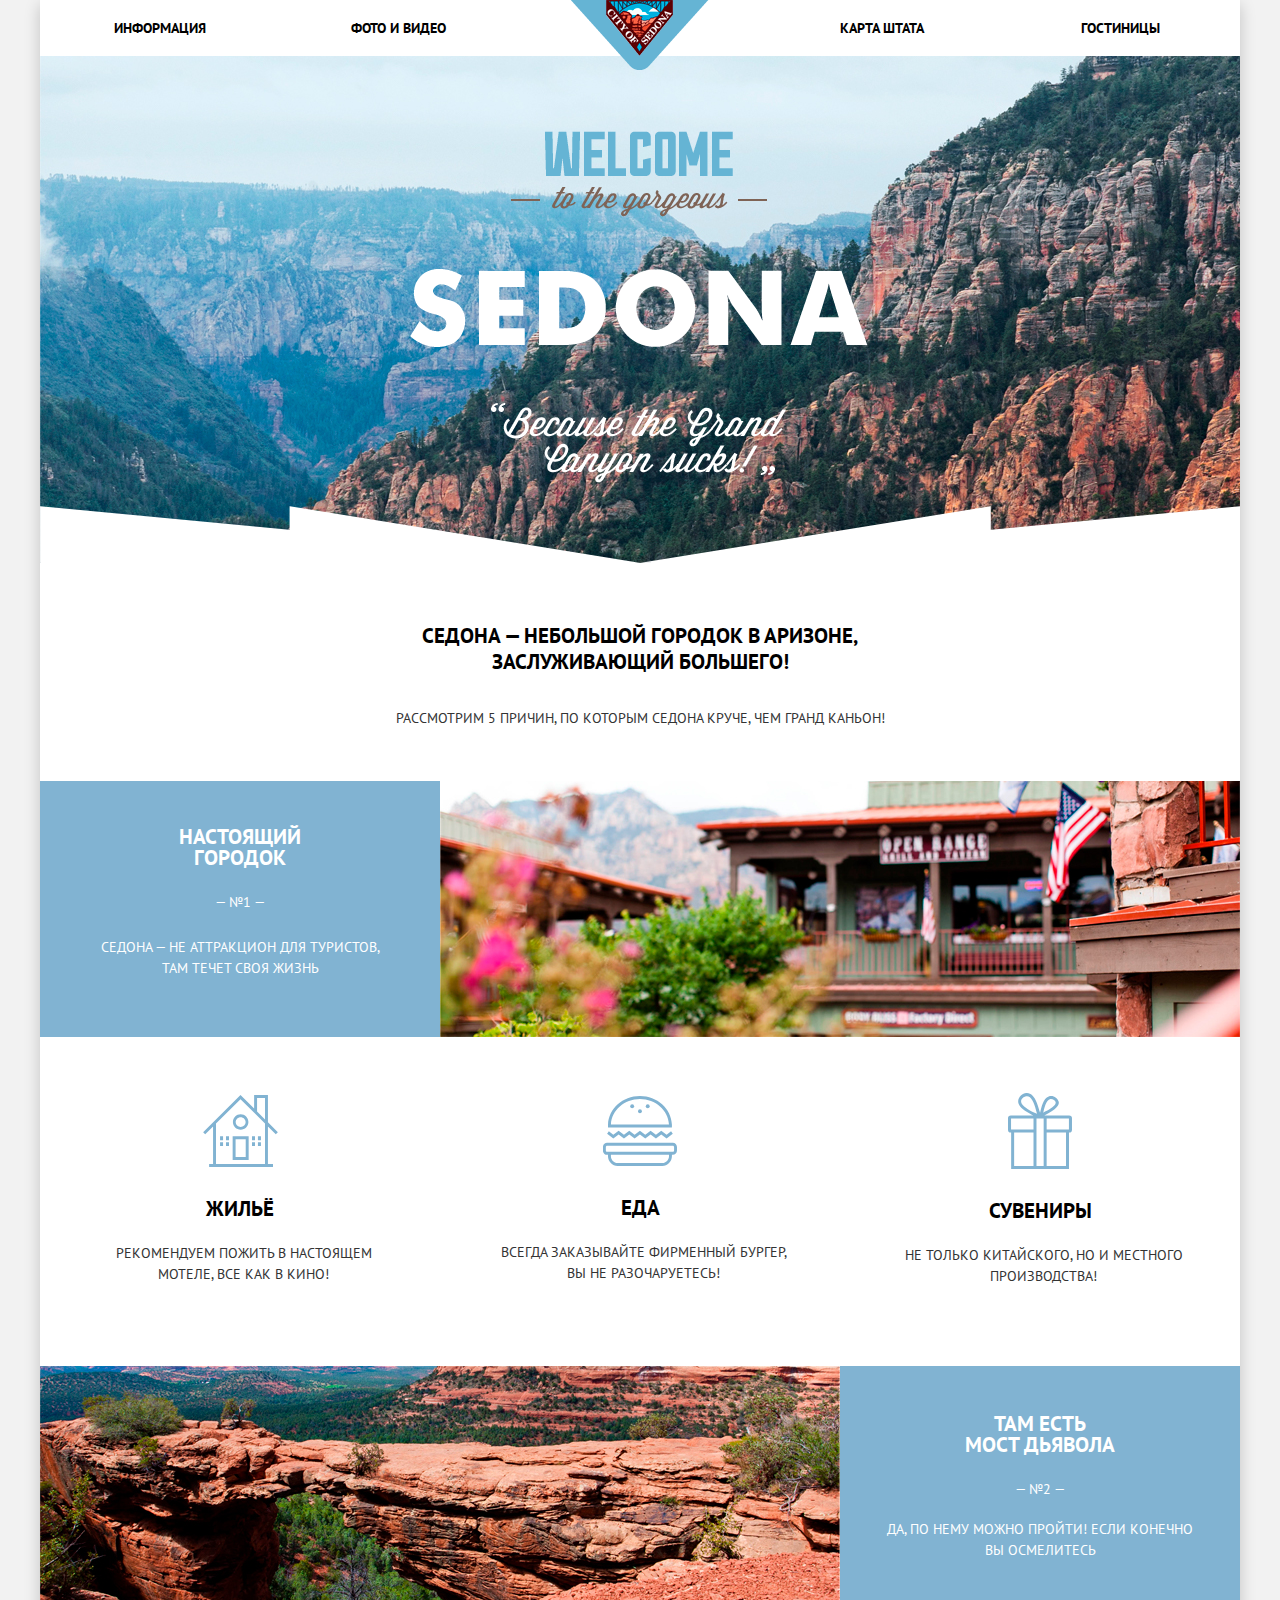
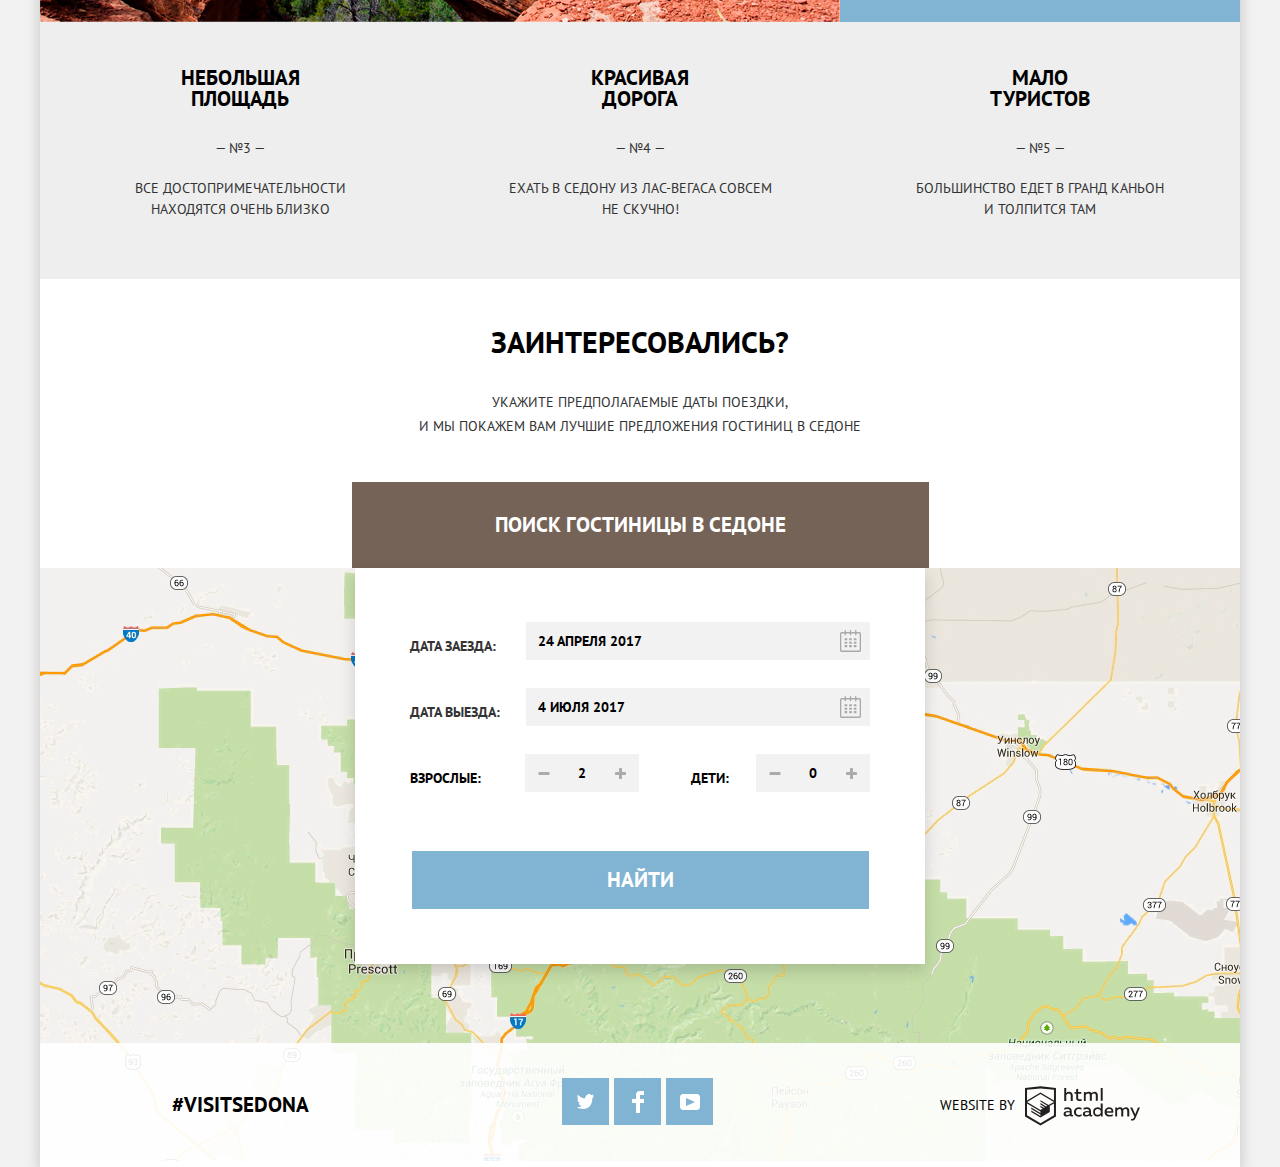
==== commit 19074cf4: "лишние пробелы" ====
--- a/index.html
+++ b/index.html
@@ -199,11 +199,11 @@
       <div class="htmlacademy">
         <p>website by</p>
         <a class="button-developed" href="https://htmlacademy.ru/intensive/htmlcss">
-            <span class="visually-hidden">HTMLAcademy</span>
-            <svg id="Layer_1" data-name="Layer 1" xmlns="http://www.w3.org/2000/svg" width="115" height="40" viewBox="0 0 108.08 36.85"><title>logo-htmlacademy-small1</title>
-              <path d="M44.61,26.88a2,2,0,0,0,.55-0.1v1.33a3.25,3.25,0,0,1-1.18.21,1.67,1.67,0,0,1-1.67-1,4.84,4.84,0,0,1-3.14,1.08c-1.51,0-2.91-.83-2.91-2.55,0-2.13,2-2.79,3.71-2.79a11.08,11.08,0,0,1,2.17.25v-0.3c0-1-.76-1.77-2.19-1.77a7.42,7.42,0,0,0-3,.64v-1.7a10.21,10.21,0,0,1,3.19-.55c2.36,0,3.81,1.12,3.81,3.65v3a0.54,0.54,0,0,0,.49.59h0.17Zm-6.44-1.13A1.35,1.35,0,0,0,39.63,27h0.11a3.39,3.39,0,0,0,2.41-1V24.58a9.72,9.72,0,0,0-1.81-.21c-1,0-2.16.33-2.16,1.38h0Zm12.36-6.11a5,5,0,0,1,2.57.64V22a4.08,4.08,0,0,0-2.3-.7,2.75,2.75,0,1,0,0,5.49,5,5,0,0,0,2.43-.64v1.71a6.27,6.27,0,0,1-2.76.57A4.21,4.21,0,0,1,46,24.51q0-.21,0-0.41a4.32,4.32,0,0,1,4.18-4.46h0.38Zm12.17,7.24a2,2,0,0,0,.55-0.1v1.33a3.25,3.25,0,0,1-1.18.21,1.67,1.67,0,0,1-1.67-1,4.84,4.84,0,0,1-3.14,1.08c-1.51,0-2.91-.83-2.91-2.55,0-2.13,2-2.79,3.71-2.79a11.08,11.08,0,0,1,2.17.25v-0.3c0-1-.76-1.77-2.19-1.77a7.42,7.42,0,0,0-3,.64v-1.7a10.21,10.21,0,0,1,3.19-.55c2.36,0,3.81,1.12,3.81,3.65v3a0.54,0.54,0,0,0,.49.59h0.17Zm-6.44-1.13A1.35,1.35,0,0,0,57.73,27h0.11a3.39,3.39,0,0,0,2.41-1V24.58a9.72,9.72,0,0,0-1.81-.21c-1.06,0-2.16.33-2.16,1.38h0ZM73,16V28.2H71.35V26.88a3.88,3.88,0,0,1-3.19,1.54,4.4,4.4,0,0,1,0-8.78,3.81,3.81,0,0,1,3,1.3V16H73Zm-4.53,5.22a2.76,2.76,0,1,0,0,5.52A2.86,2.86,0,0,0,71.15,25V23A2.91,2.91,0,0,0,68.49,21.27ZM79,19.64c3.31,0,4.46,2.68,3.92,5.09H76.7c0.21,1.5,1.67,2.11,3.19,2.11a6.11,6.11,0,0,0,2.64-.59v1.6a7.14,7.14,0,0,1-3,.57C77,28.42,74.78,27,74.78,24a4.18,4.18,0,0,1,4-4.39H79Zm0.09,1.54a2.28,2.28,0,0,0-2.44,2.1v0.06H81.3A2,2,0,0,0,79.13,21.18Zm5.73,7V19.87h1.65v1a3.81,3.81,0,0,1,2.78-1.27A2.86,2.86,0,0,1,91.89,21a4.12,4.12,0,0,1,2.91-1.33A3.06,3.06,0,0,1,98,23V28.2h-1.9V23.05a1.59,1.59,0,0,0-1.42-1.75H94.42a2.8,2.8,0,0,0-2.07,1.12V28.2h-1.9V23.05A1.59,1.59,0,0,0,89,21.31H88.8a3,3,0,0,0-2.21,1.29v5.63H84.86Zm21.31-8.33h1.9l-3.91,9.46c-0.9,2.17-2.09,2.86-3.35,2.86a4.76,4.76,0,0,1-1.1-.14V30.46a2.86,2.86,0,0,0,.85.12c0.9,0,1.58-.64,2.07-1.9l0.17-.42-4-8.4h2l2.86,6.29ZM38.73,1.46V6.22a3.81,3.81,0,0,1,2.7-1.14,3.25,3.25,0,0,1,3.44,3.4v5.15H43V8.72a1.81,1.81,0,0,0-1.61-2h-0.3a2.93,2.93,0,0,0-2.32,1.39v5.52h-1.9V1.46h1.9ZM49.94,2.31v3h3V6.91h-3v3.81c0,1.1.5,1.46,1.58,1.46a4.49,4.49,0,0,0,1.69-.33v1.6A6.8,6.8,0,0,1,51,13.8a2.55,2.55,0,0,1-2.86-2.74V6.89H46.58V5.26h1.5V2.74Zm5.4,11.31V5.28H57v1A3.81,3.81,0,0,1,59.77,5a2.86,2.86,0,0,1,2.6,1.33A4.12,4.12,0,0,1,65.28,5,3.06,3.06,0,0,1,68.44,8.4v5.21h-1.9V8.46a1.59,1.59,0,0,0-1.42-1.75H64.89a2.8,2.8,0,0,0-2.07,1.12v5.78h-1.9V8.46A1.59,1.59,0,0,0,59.5,6.71H59.27A3,3,0,0,0,57.06,8v5.63H55.34ZM71.17,1.45H73V13.6H71.17V1.45ZM14.71,0H14.55L0,1.54V28.21l14.55,8.66,14.55-8.66V1.54Zm12.5,27.1L14.55,34.64,1.9,27.12V16.18l12.59,7.5V25L5.86,19.9v1.31l8.68,5.21v1.39L5.87,22.65V24l8.68,5.21,8.75-5.24V18.31L27.2,16V27.12Zm0-12.53-3.48,2-1.6,1L14.51,13v1.31L21,18.23H21l-0.14.09-1,.54-5.37-3.2V17l4.24,2.52-1,.67-3.2-1.9v1.31l2.1,1.24L14.5,22.1,2,14.65,14.51,7.11Zm0-1.32L14.49,5.76,1.91,13.25v-10L14.56,1.92,27.21,3.25v10h0Z" transform="translate(0 -0.02)" fill="#231f20"/>
-            </svg>
-          </a>
+          <span class="visually-hidden">HTMLAcademy</span>
+          <svg id="Layer_1" data-name="Layer 1" xmlns="http://www.w3.org/2000/svg" width="115" height="40" viewBox="0 0 108.08 36.85"><title>logo-htmlacademy-small1</title>
+            <path d="M44.61,26.88a2,2,0,0,0,.55-0.1v1.33a3.25,3.25,0,0,1-1.18.21,1.67,1.67,0,0,1-1.67-1,4.84,4.84,0,0,1-3.14,1.08c-1.51,0-2.91-.83-2.91-2.55,0-2.13,2-2.79,3.71-2.79a11.08,11.08,0,0,1,2.17.25v-0.3c0-1-.76-1.77-2.19-1.77a7.42,7.42,0,0,0-3,.64v-1.7a10.21,10.21,0,0,1,3.19-.55c2.36,0,3.81,1.12,3.81,3.65v3a0.54,0.54,0,0,0,.49.59h0.17Zm-6.44-1.13A1.35,1.35,0,0,0,39.63,27h0.11a3.39,3.39,0,0,0,2.41-1V24.58a9.72,9.72,0,0,0-1.81-.21c-1,0-2.16.33-2.16,1.38h0Zm12.36-6.11a5,5,0,0,1,2.57.64V22a4.08,4.08,0,0,0-2.3-.7,2.75,2.75,0,1,0,0,5.49,5,5,0,0,0,2.43-.64v1.71a6.27,6.27,0,0,1-2.76.57A4.21,4.21,0,0,1,46,24.51q0-.21,0-0.41a4.32,4.32,0,0,1,4.18-4.46h0.38Zm12.17,7.24a2,2,0,0,0,.55-0.1v1.33a3.25,3.25,0,0,1-1.18.21,1.67,1.67,0,0,1-1.67-1,4.84,4.84,0,0,1-3.14,1.08c-1.51,0-2.91-.83-2.91-2.55,0-2.13,2-2.79,3.71-2.79a11.08,11.08,0,0,1,2.17.25v-0.3c0-1-.76-1.77-2.19-1.77a7.42,7.42,0,0,0-3,.64v-1.7a10.21,10.21,0,0,1,3.19-.55c2.36,0,3.81,1.12,3.81,3.65v3a0.54,0.54,0,0,0,.49.59h0.17Zm-6.44-1.13A1.35,1.35,0,0,0,57.73,27h0.11a3.39,3.39,0,0,0,2.41-1V24.58a9.72,9.72,0,0,0-1.81-.21c-1.06,0-2.16.33-2.16,1.38h0ZM73,16V28.2H71.35V26.88a3.88,3.88,0,0,1-3.19,1.54,4.4,4.4,0,0,1,0-8.78,3.81,3.81,0,0,1,3,1.3V16H73Zm-4.53,5.22a2.76,2.76,0,1,0,0,5.52A2.86,2.86,0,0,0,71.15,25V23A2.91,2.91,0,0,0,68.49,21.27ZM79,19.64c3.31,0,4.46,2.68,3.92,5.09H76.7c0.21,1.5,1.67,2.11,3.19,2.11a6.11,6.11,0,0,0,2.64-.59v1.6a7.14,7.14,0,0,1-3,.57C77,28.42,74.78,27,74.78,24a4.18,4.18,0,0,1,4-4.39H79Zm0.09,1.54a2.28,2.28,0,0,0-2.44,2.1v0.06H81.3A2,2,0,0,0,79.13,21.18Zm5.73,7V19.87h1.65v1a3.81,3.81,0,0,1,2.78-1.27A2.86,2.86,0,0,1,91.89,21a4.12,4.12,0,0,1,2.91-1.33A3.06,3.06,0,0,1,98,23V28.2h-1.9V23.05a1.59,1.59,0,0,0-1.42-1.75H94.42a2.8,2.8,0,0,0-2.07,1.12V28.2h-1.9V23.05A1.59,1.59,0,0,0,89,21.31H88.8a3,3,0,0,0-2.21,1.29v5.63H84.86Zm21.31-8.33h1.9l-3.91,9.46c-0.9,2.17-2.09,2.86-3.35,2.86a4.76,4.76,0,0,1-1.1-.14V30.46a2.86,2.86,0,0,0,.85.12c0.9,0,1.58-.64,2.07-1.9l0.17-.42-4-8.4h2l2.86,6.29ZM38.73,1.46V6.22a3.81,3.81,0,0,1,2.7-1.14,3.25,3.25,0,0,1,3.44,3.4v5.15H43V8.72a1.81,1.81,0,0,0-1.61-2h-0.3a2.93,2.93,0,0,0-2.32,1.39v5.52h-1.9V1.46h1.9ZM49.94,2.31v3h3V6.91h-3v3.81c0,1.1.5,1.46,1.58,1.46a4.49,4.49,0,0,0,1.69-.33v1.6A6.8,6.8,0,0,1,51,13.8a2.55,2.55,0,0,1-2.86-2.74V6.89H46.58V5.26h1.5V2.74Zm5.4,11.31V5.28H57v1A3.81,3.81,0,0,1,59.77,5a2.86,2.86,0,0,1,2.6,1.33A4.12,4.12,0,0,1,65.28,5,3.06,3.06,0,0,1,68.44,8.4v5.21h-1.9V8.46a1.59,1.59,0,0,0-1.42-1.75H64.89a2.8,2.8,0,0,0-2.07,1.12v5.78h-1.9V8.46A1.59,1.59,0,0,0,59.5,6.71H59.27A3,3,0,0,0,57.06,8v5.63H55.34ZM71.17,1.45H73V13.6H71.17V1.45ZM14.71,0H14.55L0,1.54V28.21l14.55,8.66,14.55-8.66V1.54Zm12.5,27.1L14.55,34.64,1.9,27.12V16.18l12.59,7.5V25L5.86,19.9v1.31l8.68,5.21v1.39L5.87,22.65V24l8.68,5.21,8.75-5.24V18.31L27.2,16V27.12Zm0-12.53-3.48,2-1.6,1L14.51,13v1.31L21,18.23H21l-0.14.09-1,.54-5.37-3.2V17l4.24,2.52-1,.67-3.2-1.9v1.31l2.1,1.24L14.5,22.1,2,14.65,14.51,7.11Zm0-1.32L14.49,5.76,1.91,13.25v-10L14.56,1.92,27.21,3.25v10h0Z" transform="translate(0 -0.02)" fill="#231f20"/>
+          </svg>
+        </a>
       </div>
     </footer>
   </div>
--- a/css/style.css
+++ b/css/style.css
@@ -18,7 +18,8 @@
   width: 1200px;
   background-color: #ffffff;
   margin: auto;
-  box-shadow: 0px 5px 15px 0 rgba(0, 1, 1, 0.2);
+  -webkit-box-shadow: 0 5px 15px 0 rgba(0, 1, 1, 0.2);
+          box-shadow: 0 5px 15px 0 rgba(0, 1, 1, 0.2);
 }
 
 a {
@@ -27,9 +28,12 @@
 }
 
 .main-menu {
+  display: -webkit-box;
+  display: -ms-flexbox;
   display: flex;
   padding-left: 0;
-  flex-wrap: wrap;
+  -ms-flex-wrap: wrap;
+      flex-wrap: wrap;
 }
 
 .main-menu li {
@@ -92,18 +96,18 @@
 }
 
 .feature h1::before {
-    content: "";
-    position: absolute;
-    z-index: 1;
-    top: 506px;
-    left: 0;
-    right: 0;
-    margin-right: auto;
-    margin-left: auto;
-    width: 1200px;
-    height: 57px;
-    background-image: url("../img/shapewhite.png");
-    background-repeat: no-repeat;
+  content: "";
+  position: absolute;
+  z-index: 1;
+  top: 506px;
+  left: 0;
+  right: 0;
+  margin-right: auto;
+  margin-left: auto;
+  width: 1200px;
+  height: 57px;
+  background-image: url("../img/shapewhite.png");
+  background-repeat: no-repeat;
 }
 
 .feature h1 {
@@ -123,16 +127,27 @@
   padding-top: 5px;
 
   line-height: 26px;
-  color: #767676;
+  color: #333333;
   text-align: center;
 }
 
 .container1 {
-  display: flex;
-  justify-content: center;
-  align-items: center;
+  width: 1200px;
+  display: -webkit-box;
+  display: -ms-flexbox;
+  display: flex;
+  -webkit-box-pack: center;
+      -ms-flex-pack: center;
+          justify-content: center;
+  -webkit-box-align: center;
+      -ms-flex-align: center;
+          align-items: center;
 
   background-color: #81b3d2;
+}
+
+.aboutcity-container1 {
+  width: 400px;
 }
 
 .aboutcity-container1 h2 {
@@ -146,12 +161,29 @@
 }
 
 .container2 {
-  display: flex;
-  flex-direction: row-reverse;
-  justify-content: center;
-  align-items: center;
+  display: -webkit-box;
+  display: -ms-flexbox;
+  display: flex;
+  -webkit-box-orient: horizontal;
+  -webkit-box-direction: reverse;
+      -ms-flex-direction: row-reverse;
+          flex-direction: row-reverse;
+  -webkit-box-pack: center;
+      -ms-flex-pack: center;
+          justify-content: center;
+  -webkit-box-align: center;
+      -ms-flex-align: center;
+          align-items: center;
 
   background-color: #81b3d2;
+}
+
+.container2 {
+  width: 1200px;
+}
+
+.attraction-container2 {
+  width: 400px;
 }
 
 .attraction-container2 h2 {
@@ -191,8 +223,11 @@
 }
 
 .advantages {
+   display: -webkit-box;
+   display: -ms-flexbox;
    display: flex;
-   flex-wrap: wrap;
+   -ms-flex-wrap: wrap;
+       flex-wrap: wrap;
    margin-top: 56px;
    margin-bottom: 65px;
  }
@@ -203,7 +238,7 @@
 }
 
 .advantages svg {
-  display: flex;
+  display: block;
   margin: auto;
 }
 
@@ -221,14 +256,22 @@
   padding-top: 3px;
 
   text-align: center;
-  color: #767676;
+  color: #333333;
   background-color: #ffffff;
 }
 
 .advantages2 {
-  display: flex;
-  justify-content: center;
-  align-items: center;
+  display: -webkit-box;
+  display: -ms-flexbox;
+  display: flex;
+  -ms-flex-wrap: wrap;
+      flex-wrap: wrap;
+  -webkit-box-pack: center;
+      -ms-flex-pack: center;
+          justify-content: center;
+  -webkit-box-align: center;
+      -ms-flex-align: center;
+          align-items: center;
 
   margin-top: 0;
 }
@@ -241,7 +284,7 @@
 
 .advantages2 p {
   text-align: center;
-  color: #767676;
+  color: #333333;
 
   width: 270px;
   margin-right: auto;
@@ -261,6 +304,8 @@
 /*футер*/
 
 .main-footer {
+  display: -webkit-box;
+  display: -ms-flexbox;
   display: flex;
   background-color: rgba(255, 255, 255, 0.9);
   position: absolute;
@@ -268,13 +313,21 @@
 }
 
 .button-hashtag {
-  align-self: center;
+  -ms-flex-item-align: center;
+      -ms-grid-row-align: center;
+      align-self: center;
 }
 
 .social-button {
-  display: flex;
-  align-items: center;
-  justify-content: center;
+  display: -webkit-box;
+  display: -ms-flexbox;
+  display: flex;
+  -webkit-box-align: center;
+      -ms-flex-align: center;
+          align-items: center;
+  -webkit-box-pack: center;
+      -ms-flex-pack: center;
+          justify-content: center;
   width: 47px;
   height: 47px;
   margin-right: 5px;
@@ -301,9 +354,14 @@
 }
 
 .buttonfooter {
-  display: flex;
-  flex-wrap: wrap;
-  justify-content: center;
+  display: -webkit-box;
+  display: -ms-flexbox;
+  display: flex;
+  -ms-flex-wrap: wrap;
+      flex-wrap: wrap;
+  -webkit-box-pack: center;
+      -ms-flex-pack: center;
+          justify-content: center;
 }
 
 .button-hashtag,
@@ -322,10 +380,16 @@
 }
 
 .htmlacademy {
+  display: -webkit-box;
+  display: -ms-flexbox;
   display: flex;
   margin-left: auto;
-  justify-content: center;
-  align-items: flex-end;
+  -webkit-box-pack: center;
+      -ms-flex-pack: center;
+          justify-content: center;
+  -webkit-box-align: end;
+      -ms-flex-align: end;
+          align-items: flex-end;
 }
 
 .htmlacademy p {
@@ -359,6 +423,7 @@
 .searchhotels p {
   line-height: 24px;
   text-align: center;
+  color: #333333;
 }
 
 .staticbutton,
@@ -436,11 +501,15 @@
 }
 
 .hotelselection {
-  display: flex;
-  flex-wrap: wrap;
+  display: -webkit-box;
+  display: -ms-flexbox;
+  display: flex;
+  -ms-flex-wrap: wrap;
+      flex-wrap: wrap;
   margin: auto;
   width: 570px;
-  box-sizing: border-box;
+  -webkit-box-sizing: border-box;
+          box-sizing: border-box;
   padding-left: 55px;
   padding-right: 55px;
   padding-top: 40px;
@@ -449,7 +518,8 @@
   line-height: 26px;
   font-weight: 700;
   background-color: #ffffff;
-  box-shadow: 7px 7px 15px 0px rgba(0,1,1,0.15);
+  -webkit-box-shadow: 0 7px 15px 0 rgba(0,1,1,0.15);
+          box-shadow: 0 7px 15px 0 rgba(0,1,1,0.15);
 
   position: absolute;
   left: 0;
@@ -464,16 +534,23 @@
 
 .datearrival,
 .datedeparture {
-  display: flex;
-  align-items: center;
+  display: -webkit-box;
+  display: -ms-flexbox;
+  display: flex;
+  -webkit-box-align: center;
+      -ms-flex-align: center;
+          align-items: center;
   width: 100%;
   position: relative;
-  justify-content: space-between;
+  -webkit-box-pack: justify;
+      -ms-flex-pack: justify;
+          justify-content: space-between;
 }
 
 .datearrival input,
 .datedeparture input {
-  box-sizing: border-box;
+  -webkit-box-sizing: border-box;
+          box-sizing: border-box;
   height: 38px;
   width: 344px;
   padding-left: 10px;
@@ -506,16 +583,21 @@
 
 .datearrival input,
 .datedeparture input {
-  box-sizing: border-box;
+  -webkit-box-sizing: border-box;
+          box-sizing: border-box;
   height: 38px;
   width: 344px;
   padding-left: 10px;
 }
 
 .hotelselection-wrapper {
+  display: -webkit-box;
+  display: -ms-flexbox;
   display: flex;
   width: 100%;
-  justify-content: space-between;
+  -webkit-box-pack: justify;
+      -ms-flex-pack: justify;
+          justify-content: space-between;
 }
 
 .adults {
@@ -528,13 +610,21 @@
 
 .adults,
 .children {
-  display: flex;
-  align-items: center;
-  justify-content: space-between;
+  display: -webkit-box;
+  display: -ms-flexbox;
+  display: flex;
+  -webkit-box-align: center;
+      -ms-flex-align: center;
+          align-items: center;
+  -webkit-box-pack: justify;
+      -ms-flex-pack: justify;
+          justify-content: space-between;
 }
 
 .children-wrapper,
 .adults-wrapper {
+  display: -webkit-box;
+  display: -ms-flexbox;
   display: flex;
   position: relative;
 }
@@ -595,7 +685,8 @@
 .children input {
   width: 38px;
   text-align: center;
-  box-sizing: border-box;
+  -webkit-box-sizing: border-box;
+          box-sizing: border-box;
   color: #333333;
 }
 
@@ -606,8 +697,24 @@
   margin-bottom: 55px;
 }
 
+.hotelselection input[type="text"]::-webkit-input-placeholder {
+  color: #000000;
+  opacity: 1;
+}
+
+.hotelselection input[type="text"]:-ms-input-placeholder {
+  color: #000000;
+  opacity: 1;
+}
+
+.hotelselection input[type="text"]::-ms-input-placeholder {
+  color: #000000;
+  opacity: 1;
+}
+
 .hotelselection input[type="text"]::placeholder {
   color: #000000;
+  opacity: 1;
 }
 
 .hotelselection input[type="text"] {
@@ -619,6 +726,7 @@
   line-height: 26px;
   font-weight: 700;
   text-transform: uppercase;
+  margin-left: auto;
 }
 
 .hotelselection input[type="text"]:hover {
@@ -634,12 +742,14 @@
 /*конец формы на главной странице*/
 
   .formsearching {
+  display: -webkit-box;
+  display: -ms-flexbox;
   display: flex;
   padding-top: 27px;
 
   background-image: url("../img/mountains.jpg");
   background-repeat: no-repeat;
-  background-position: top center;
+  background-position: center -60px;
   background-color: #51819f;
 
   color: #ffffff;
@@ -724,6 +834,8 @@
 }
 
 .sorting-items {
+  display: -webkit-box;
+  display: -ms-flexbox;
   display: flex;
   margin: 8px 73px;
 }
@@ -741,9 +853,18 @@
 }
 
 .sorting {
-  display: flex;
-  flex-wrap: wrap;
+  display: -webkit-box;
+  display: -ms-flexbox;
+  display: flex;
+  -ms-flex-wrap: wrap;
+      flex-wrap: wrap;
   margin-left: 10px;
+
+  -webkit-box-align: center;
+
+      -ms-flex-align: center;
+
+          align-items: center;
 }
 
 .sorting li {
@@ -771,7 +892,9 @@
 }
 
 .sortingbuttons {
-  align-self: center;
+  -ms-flex-item-align: center;
+      -ms-grid-row-align: center;
+      align-self: center;
   margin-left: auto;
 }
 
@@ -853,7 +976,9 @@
   height: 22px;
 
   background-color: #ffffff;
-  transform: translate(-50%, -50%);
+  -webkit-transform: translate(-50%, -50%);
+      -ms-transform: translate(-50%, -50%);
+          transform: translate(-50%, -50%);
 }
 
 .price-controls label {
@@ -873,6 +998,7 @@
 
 .price-controls input {
   width: 50px;
+  height: 35px;
   margin: 0;
   outline: none;
 
@@ -909,12 +1035,17 @@
   background-color: #ababab;
   border: 8px solid #ffffff;
   border-radius: 50%;
-  box-shadow: 0 2px 1px 0 rgba(0, 1, 1, 0.2);
-  cursor: pointer;
-}
-
-.range-toggle:hover {
+  -webkit-box-shadow: 0 2px 1px 0 rgba(0, 1, 1, 0.2);
+          box-shadow: 0 2px 1px 0 rgba(0, 1, 1, 0.2);
+  cursor: pointer;
+}
+
+.range-toggle:hover,
+.range-toggle:focus {
   background-color: #1c4f80;
+  -webkit-transform: scale(1.2,1.2);
+      -ms-transform: scale(1.2,1.2);
+          transform: scale(1.2,1.2);
 }
 
 .range-toggle-min {
@@ -940,7 +1071,8 @@
   cursor: pointer;
 }
 
-.button-scan input[type="submit"]:hover {
+.button-scan input[type="submit"]:hover,
+.button-scan input[type="submit"]:focus {
   color: #000000;
   background-color: #ffffff;
 }
@@ -951,6 +1083,8 @@
 /*отели*/
 
 .total {
+  display: -webkit-box;
+  display: -ms-flexbox;
   display: flex;
   border-top: 1px solid #e5e5e5;
 }
@@ -959,9 +1093,12 @@
   font: inherit;
   font-weight: 400;
   width: 118px;
-}
-
-.hotel-decoration p{
+  color: #333333;
+}
+
+.hotel-decoration p {
+  display: -webkit-box;
+  display: -ms-flexbox;
   display: flex;
   margin: 0;
 }
@@ -973,6 +1110,8 @@
 }
 
 .hotels li {
+  display: -webkit-box;
+  display: -ms-flexbox;
   display: flex;
   padding: 0;
   margin: 0;
@@ -983,8 +1122,13 @@
 }
 
 .hotel-decoration {
-  display: flex;
-  flex-direction: column;
+  display: -webkit-box;
+  display: -ms-flexbox;
+  display: flex;
+  -webkit-box-orient: vertical;
+  -webkit-box-direction: normal;
+      -ms-flex-direction: column;
+          flex-direction: column;
   margin-left: 27px;
 }
 
@@ -999,6 +1143,16 @@
 .hotels img {
   margin-left: 75px;
   margin-top: 5px;
+}
+
+.star {
+  position: absolute;
+  width: 200px;
+  height: 20px;
+  z-index: 1;
+  right: 0;
+  margin-right: auto;
+  margin-left: auto;
 }
 
 .star-amara::before {
@@ -1050,8 +1204,7 @@
   padding: 3px 15px;
 }
 
-
-img{
+img {
   max-width: 100%;
   height: auto;
 }
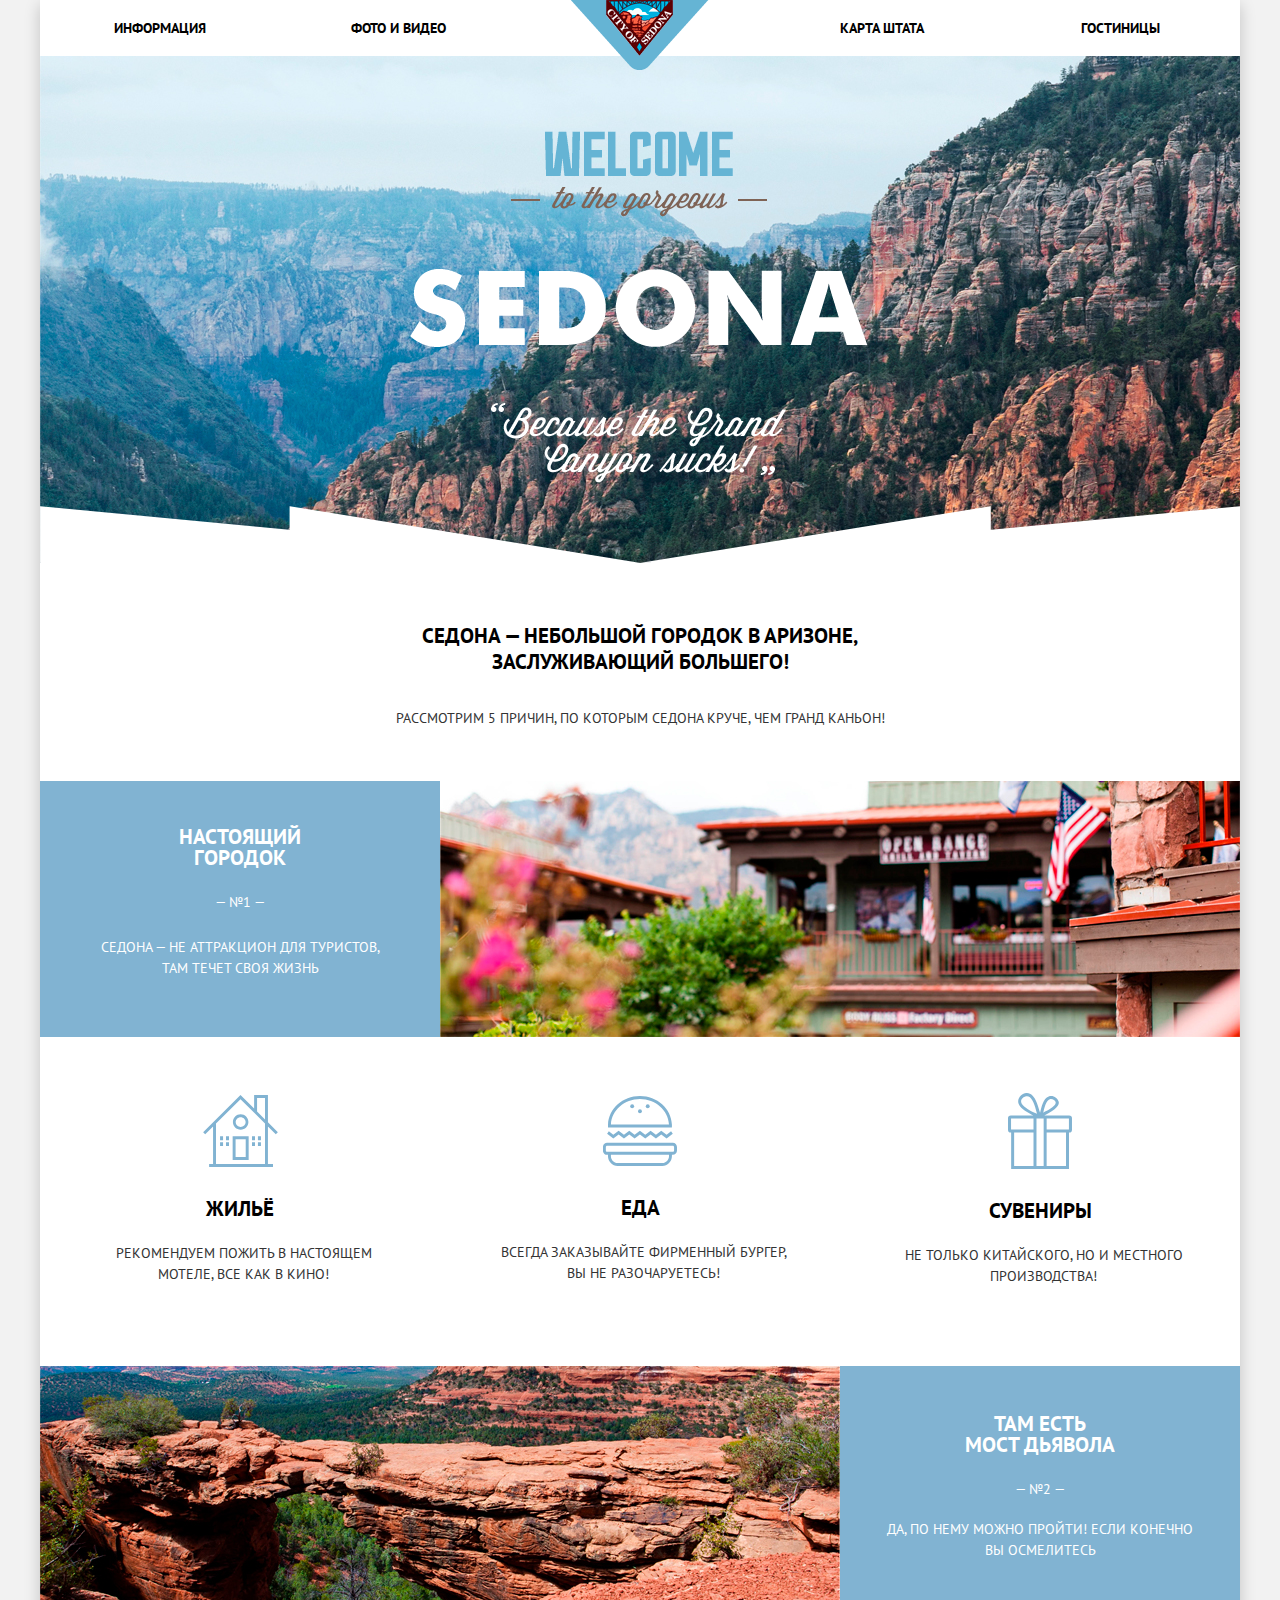
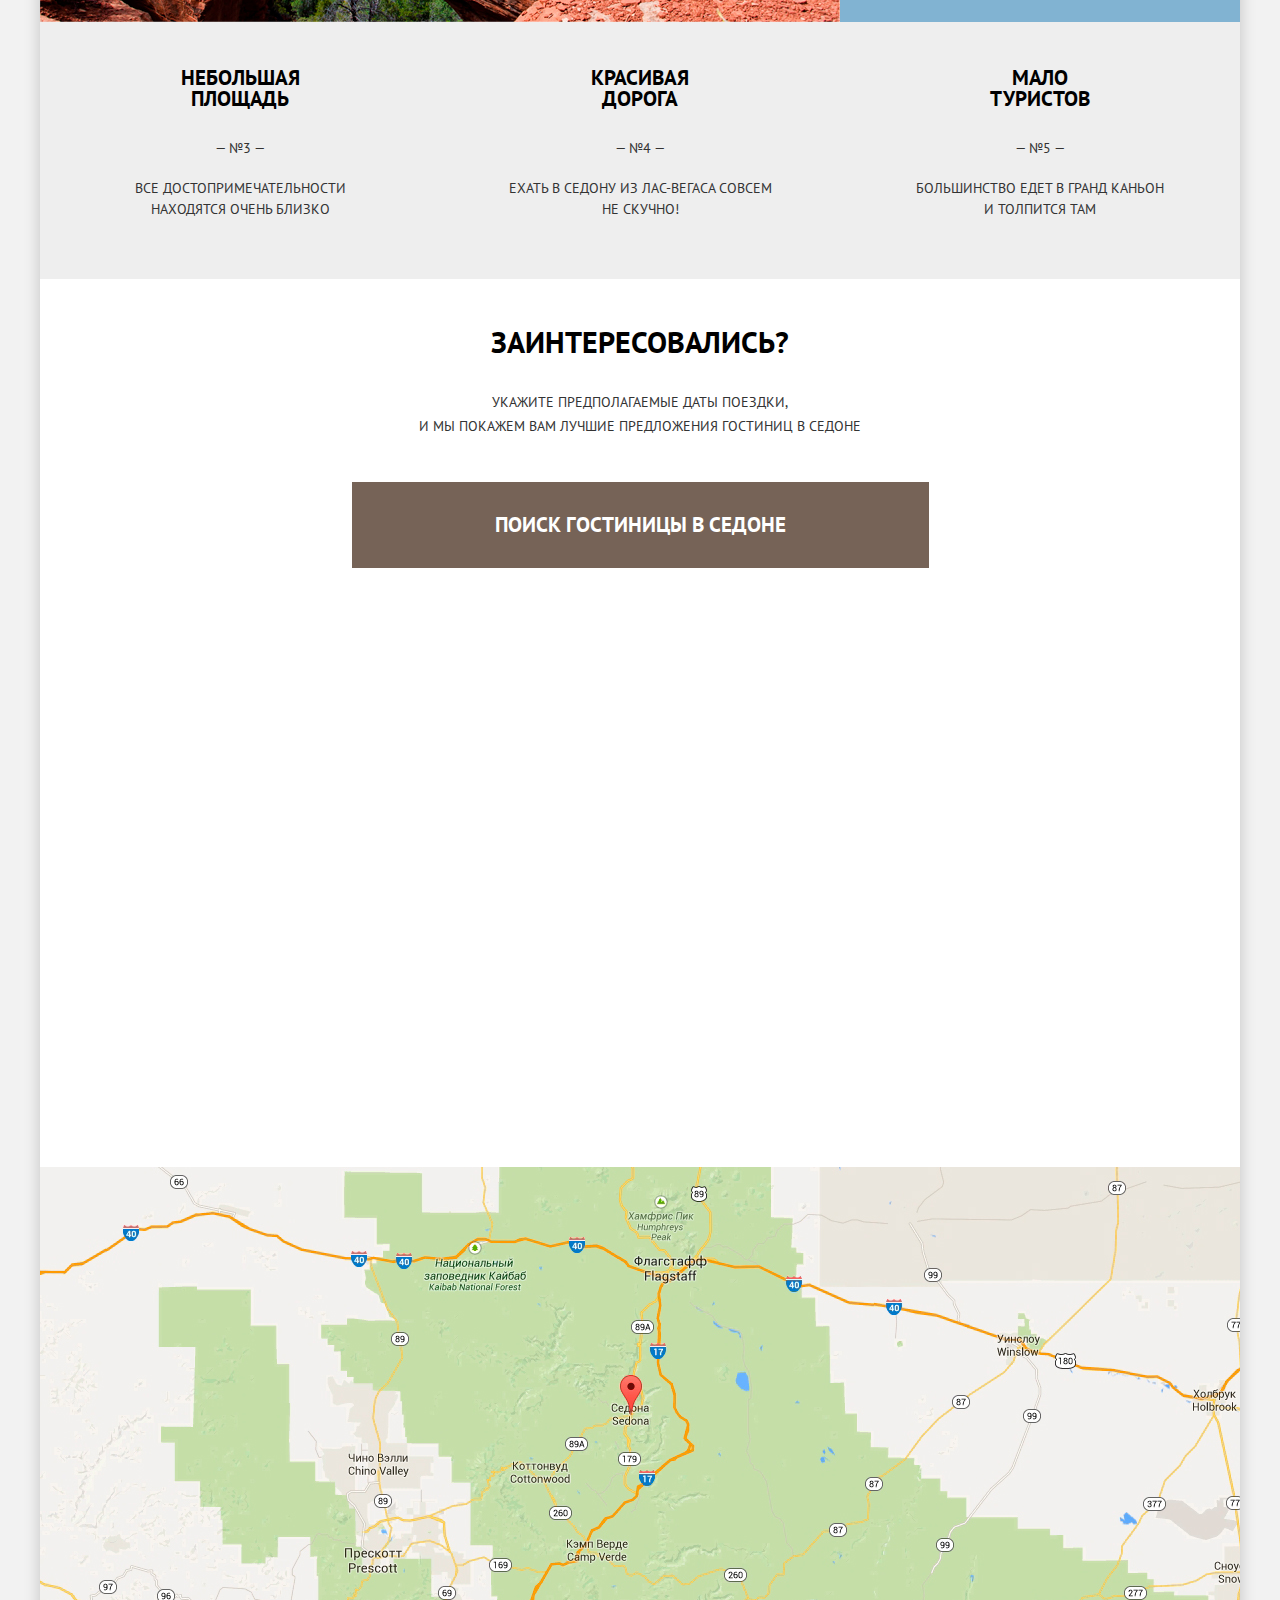
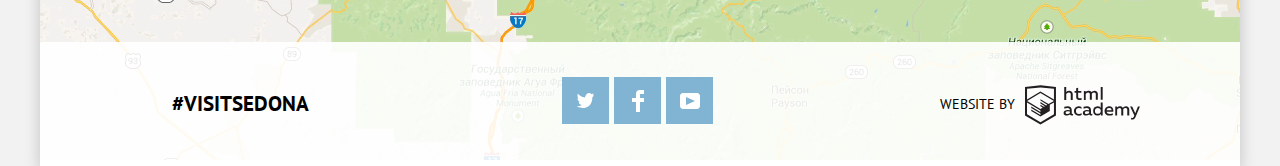
==== commit be3a7896: "iframe карта" ====
--- a/index.html
+++ b/index.html
@@ -162,6 +162,7 @@
           <button class="buttonsearch" type="submit">Найти</button>
         </form>
         <a class="map">
+          <iframe src="https://www.google.com/maps/embed?pb=!1m18!1m12!1m3!1d52385.180505982906!2d-111.83015803238298!3d34.85437338102221!2m3!1f0!2f0!3f0!3m2!1i1024!2i768!4f13.1!3m3!1m2!1s0x872da132f942b00d%3A0x5548c523fa6c8efd!2z0KHQtdC00L7QvdCwLCDQkNGA0LjQt9C-0L3QsCA4NjMzNiwg0KHQqNCQ!5e0!3m2!1sru!2sru!4v1530724484633" width="1200" height="593" frameborder="0" style="border:0" allowfullscreen></iframe>
           <img src="img/map.jpg" width="1200" height="593" alt="Карта" />
         </a>
       </section>
@@ -207,6 +208,7 @@
       </div>
     </footer>
   </div>
+  <script src="js/scriptjava.js"></script>
 </body>
 
 </html>--- a/css/style.css
+++ b/css/style.css
@@ -526,6 +526,8 @@
   right: 0;
   margin-left: auto;
   margin-right: auto;
+
+  animation: split 0.6s;
 }
 
 .hotelselection label {
@@ -888,7 +890,7 @@
   line-height: 18px;
   color: rgba(0, 0, 0, 0.3);
   text-decoration: none;
-  border-bottom: 1px dashed #81b3d2;
+  border-bottom: 1px dotted #81b3d2;
 }
 
 .sortingbuttons {
@@ -1219,3 +1221,25 @@
   clip: rect(0 0 0 0);
   overflow: hidden;
 }
+
+.form-close {
+  display: none;
+}
+
+@keyframes split {
+  0% {
+    transform: translateX(-2000px);
+  }
+
+  70% {
+    transform: translateX(30px);
+  }
+
+  90% {
+    transform: translateX(-10px);
+  }
+
+  100% {
+    transform: translateX(0);
+  }
+}
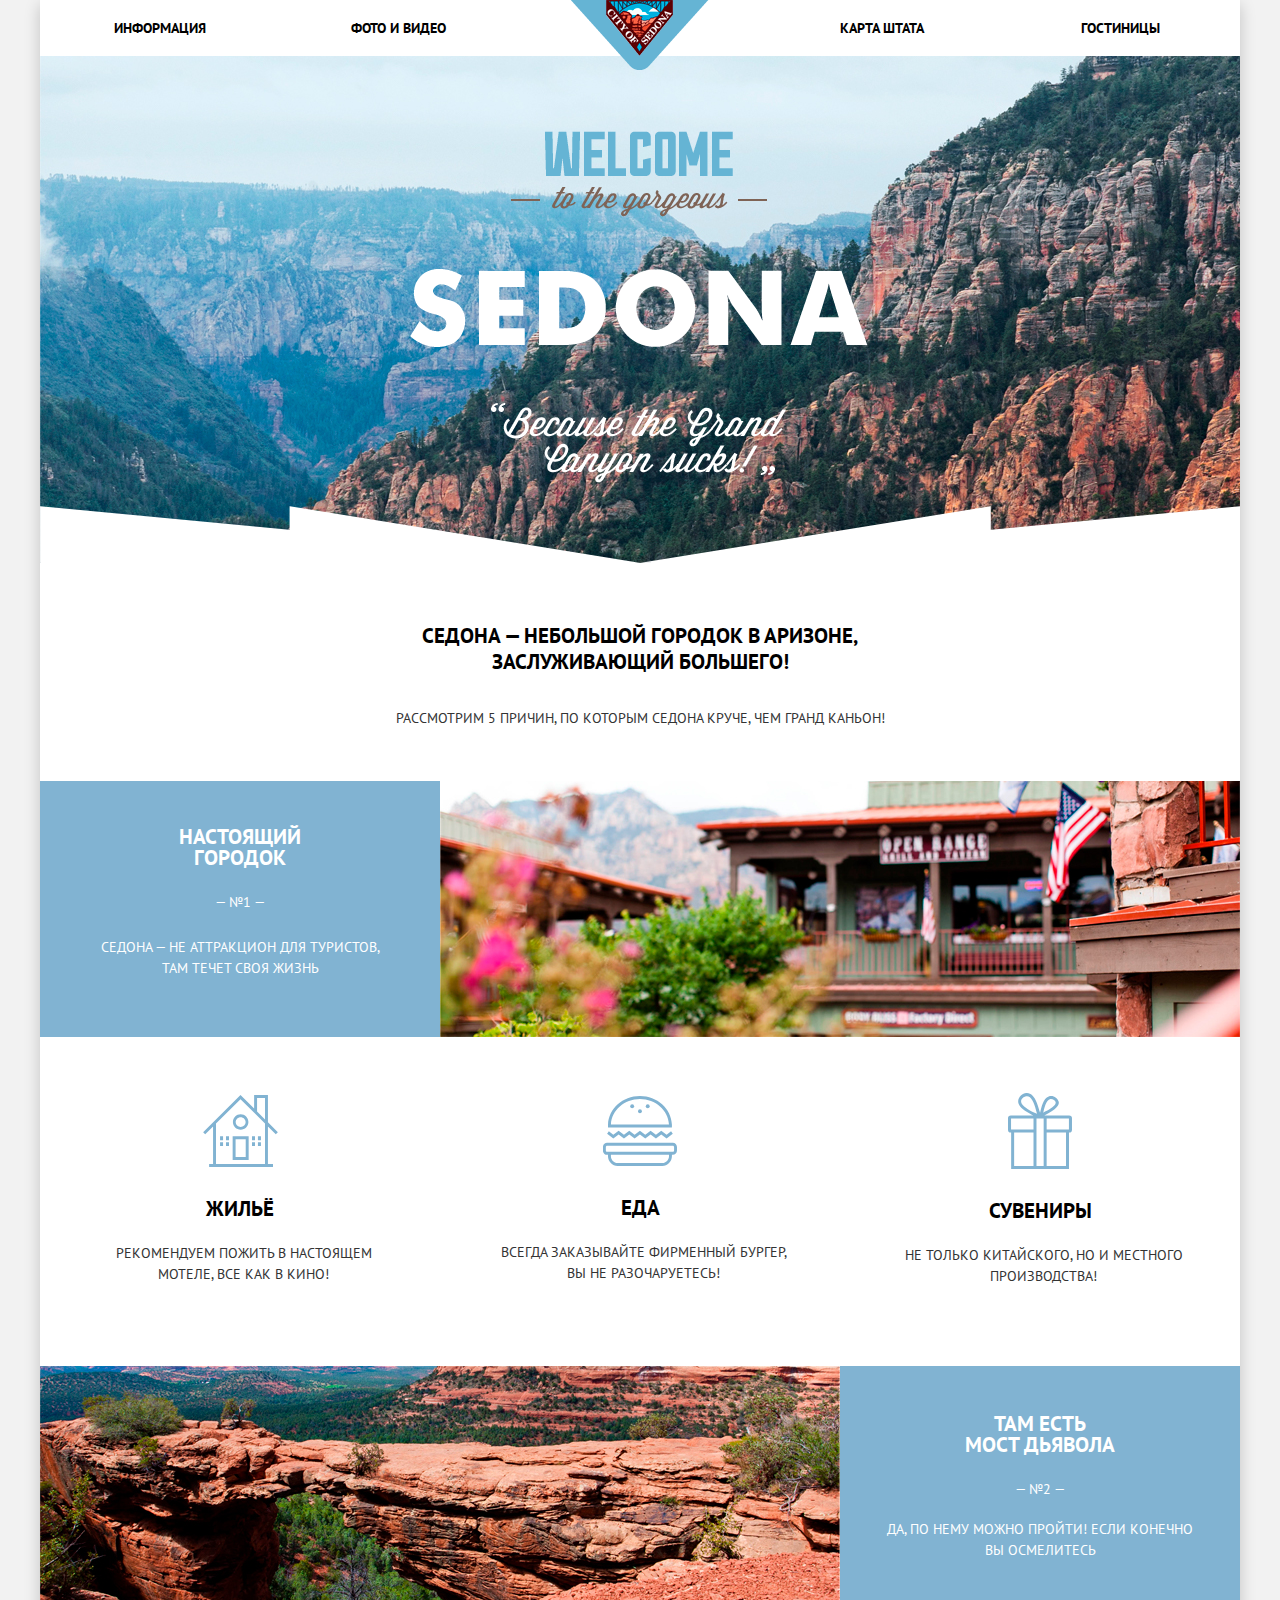
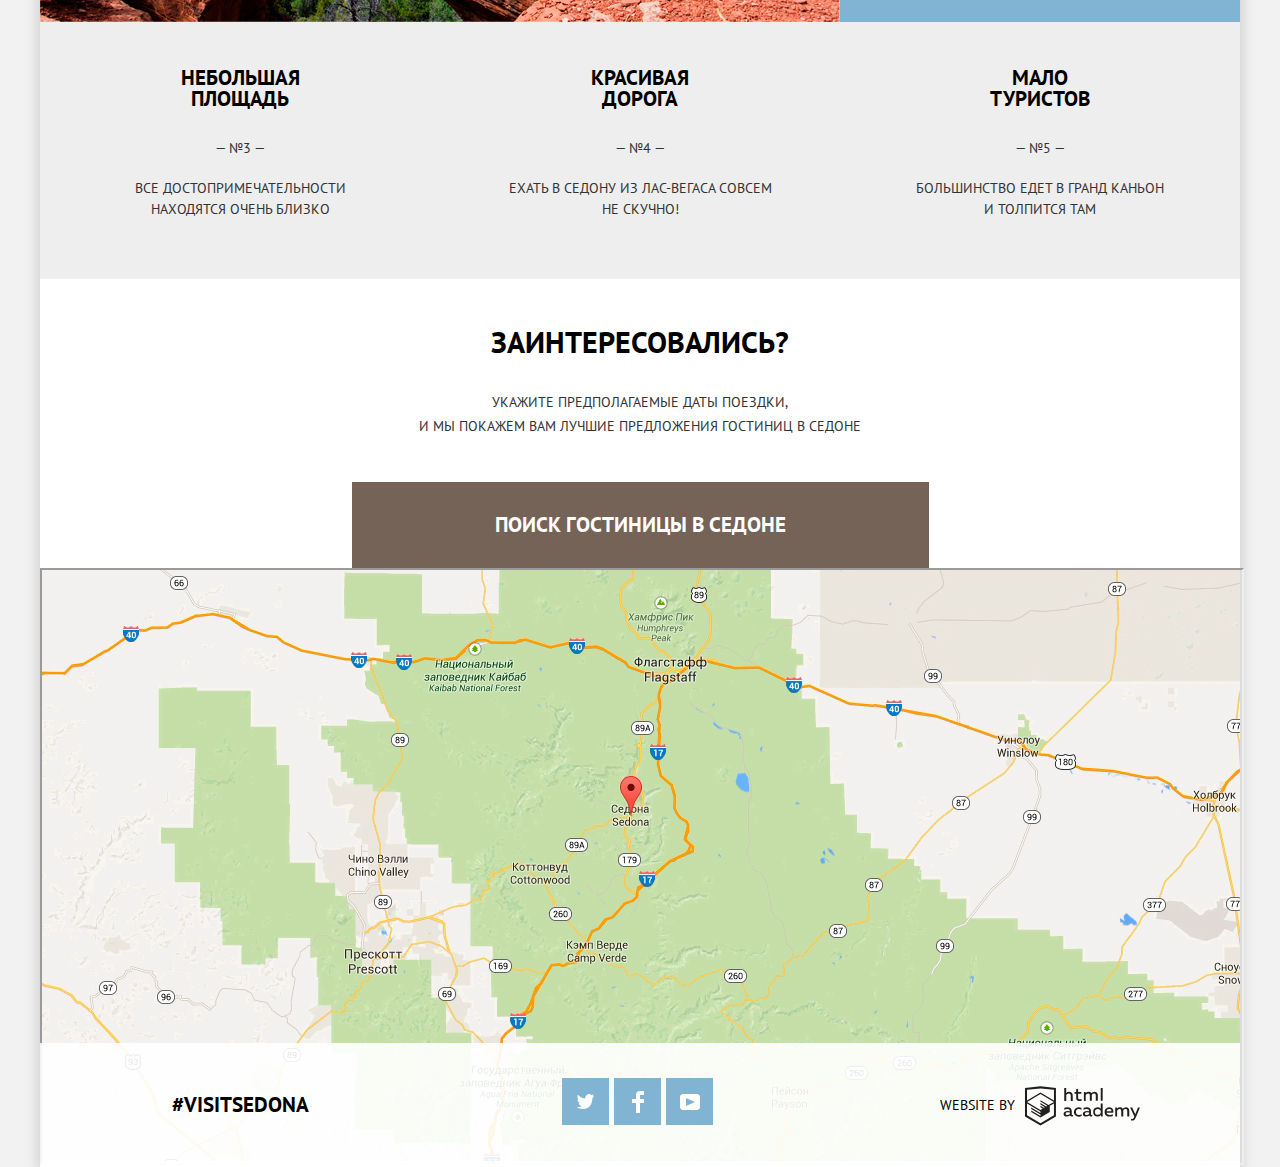
==== commit ad10e793: "положила карту в div" ====
--- a/index.html
+++ b/index.html
@@ -161,10 +161,11 @@
           </div>
           <button class="buttonsearch" type="submit">Найти</button>
         </form>
-        <a class="map">
-          <iframe src="https://www.google.com/maps/embed?pb=!1m18!1m12!1m3!1d52385.180505982906!2d-111.83015803238298!3d34.85437338102221!2m3!1f0!2f0!3f0!3m2!1i1024!2i768!4f13.1!3m3!1m2!1s0x872da132f942b00d%3A0x5548c523fa6c8efd!2z0KHQtdC00L7QvdCwLCDQkNGA0LjQt9C-0L3QsCA4NjMzNiwg0KHQqNCQ!5e0!3m2!1sru!2sru!4v1530724484633" width="1200" height="593" frameborder="0" style="border:0" allowfullscreen></iframe>
+        <div class="map">
+          <iframe src="https://www.google.com/maps/embed?pb=!1m18!1m12!1m3!1d52385.180505982906!2d-111.83015803238298!3d34.85437338102221!2m3!1f0!2f0!3f0!3m2!1i1024!2i768!4f13.1!3m3!1m2!1s0x872da132f942b00d%3A0x5548c523fa6c8efd!2z0KHQtdC00L7QvdCwLCDQkNGA0LjQt9C-0L3QsCA4NjMzNiwg0KHQqNCQ!5e0!3m2!1sru!2sru!4v1530724484633"
+            width="1200" height="593" allowfullscreen></iframe>
           <img src="img/map.jpg" width="1200" height="593" alt="Карта" />
-        </a>
+        </div>
       </section>
 
     </main>
--- a/css/style.css
+++ b/css/style.css
@@ -522,6 +522,7 @@
           box-shadow: 0 7px 15px 0 rgba(0,1,1,0.15);
 
   position: absolute;
+  z-index: 1;
   left: 0;
   right: 0;
   margin-left: auto;
@@ -1243,3 +1244,33 @@
     transform: translateX(0);
   }
 }
+
+.all-error {
+  animation: shake 0.6s;
+}
+
+@keyframes shake {
+  0%,
+  100% {
+    transform: translateX(0);
+  }
+
+  10%,
+  30%,
+  50%,
+  70%,
+  90% {
+    transform: translateX(-10px);
+  }
+
+  20%,
+  40%,
+  60%,
+  80% {
+    transform: translateX(10px);
+  }
+}
+
+.map iframe{
+  position: absolute;
+}
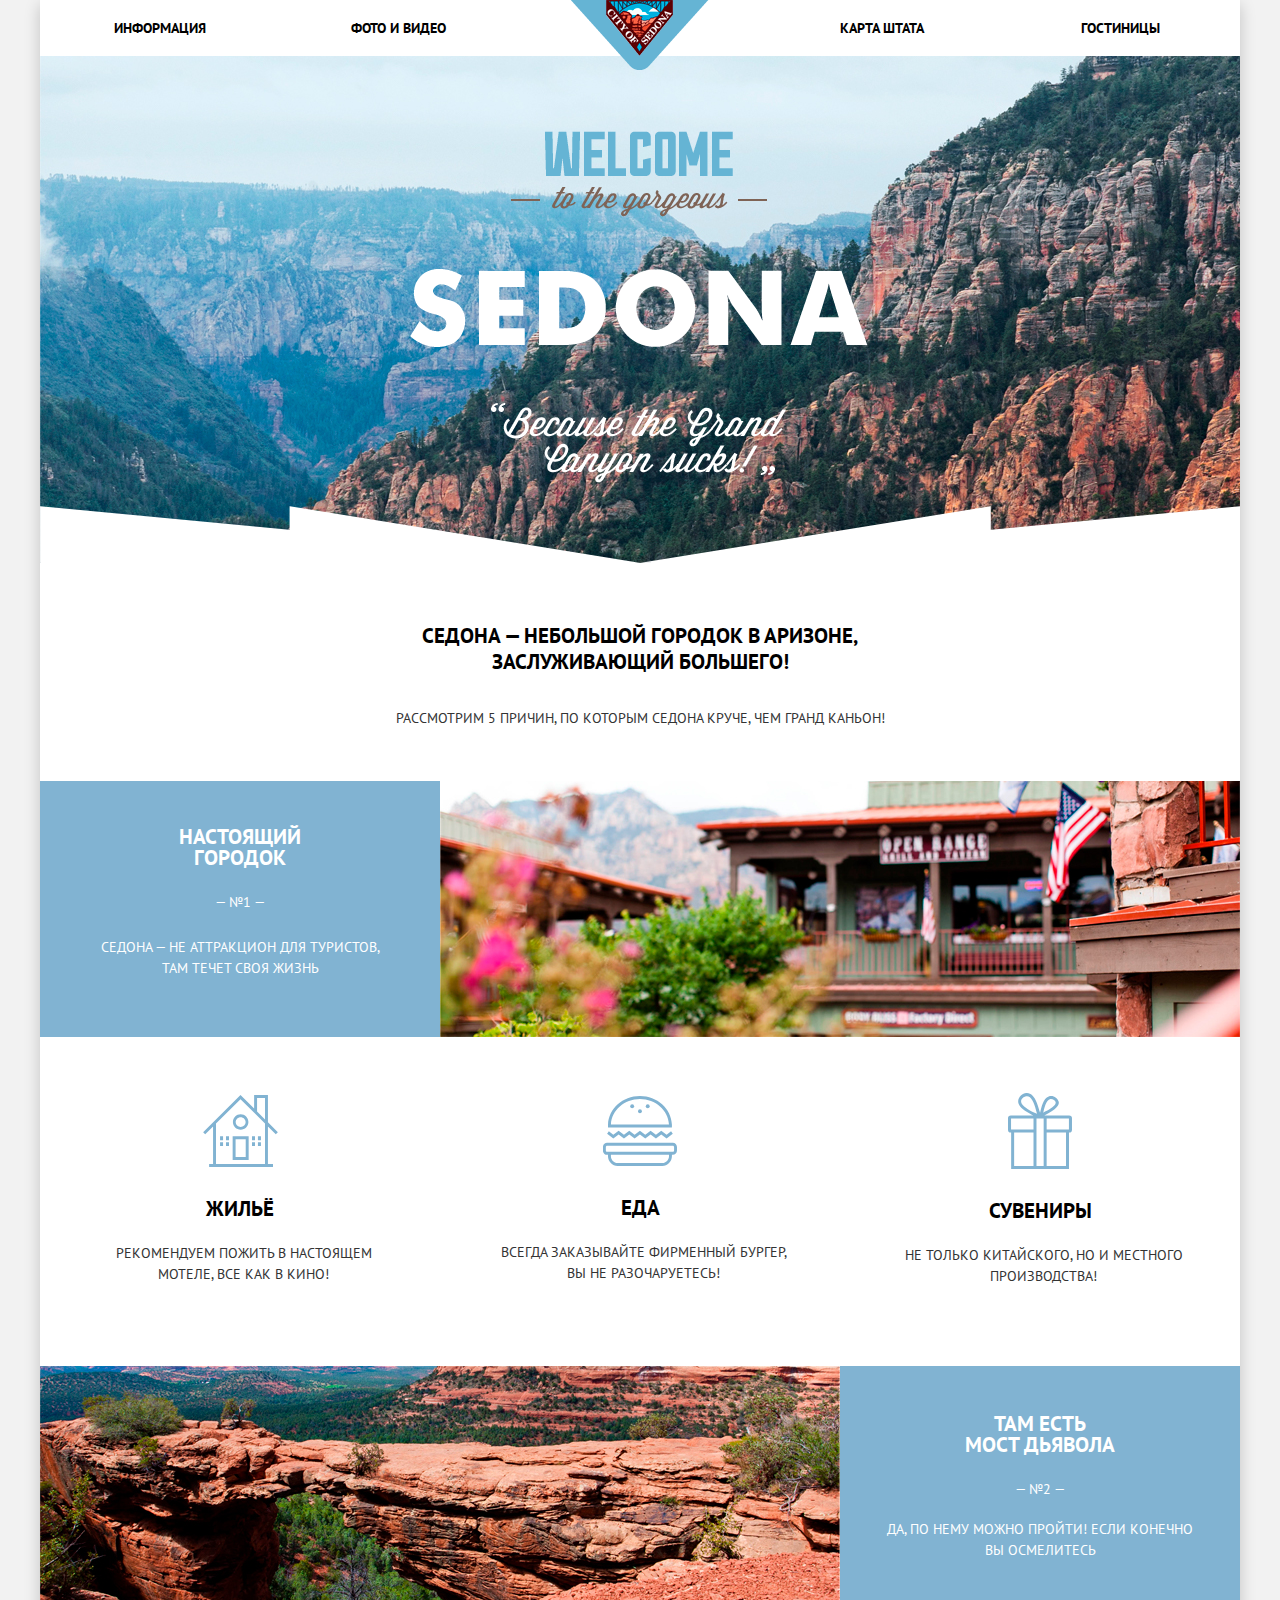
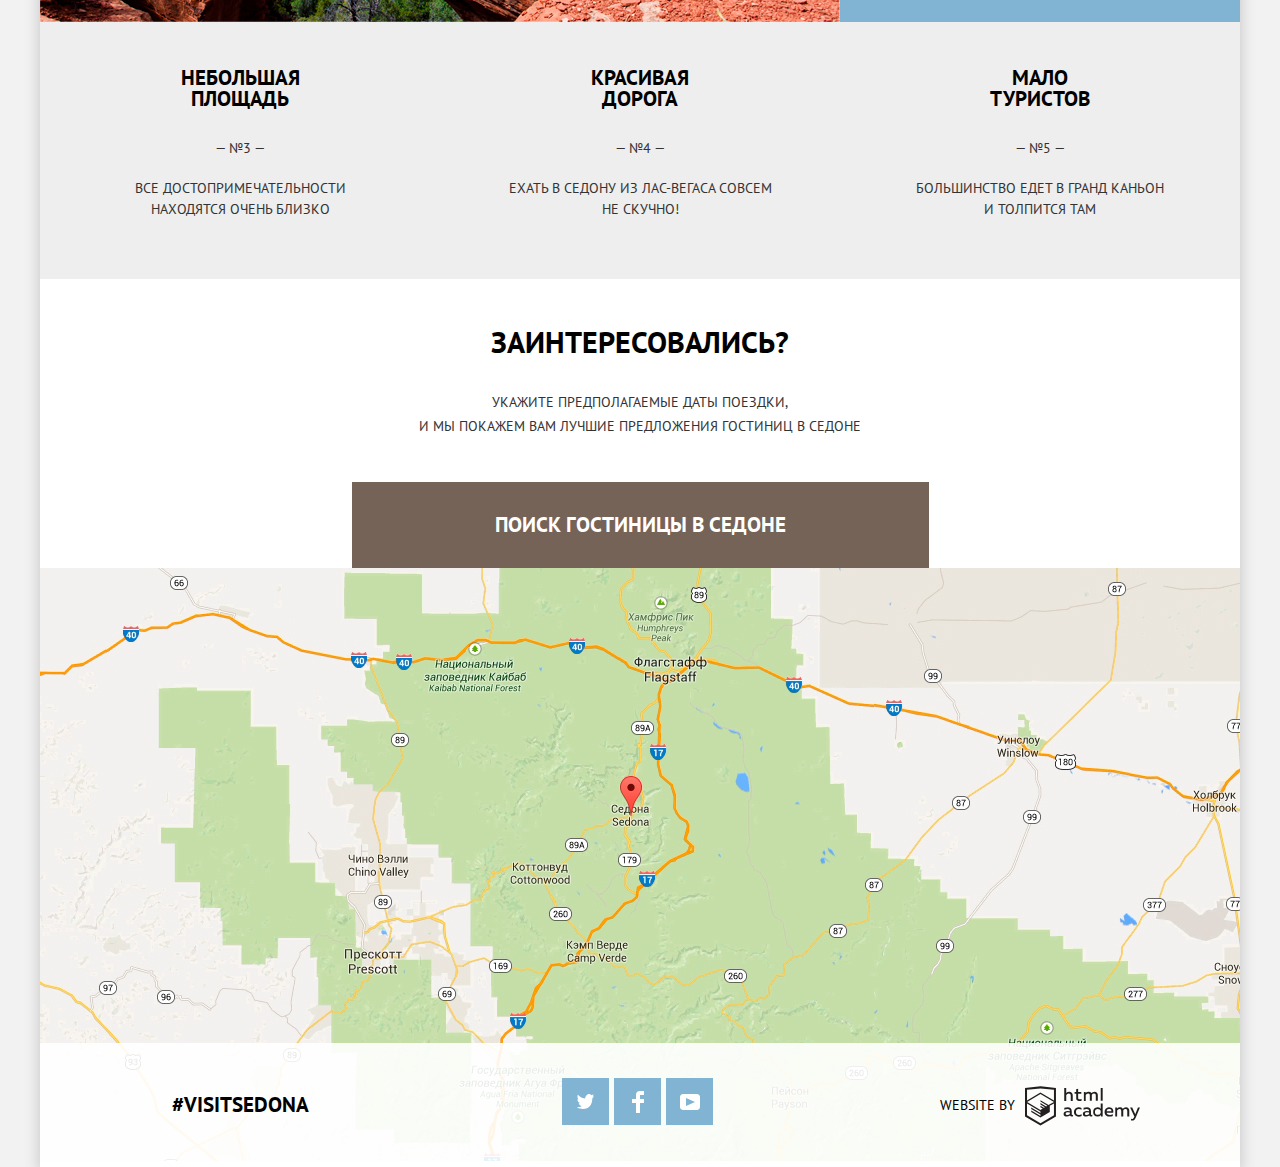
==== commit e9f68871: "index с мини" ====
--- a/index.html
+++ b/index.html
@@ -4,9 +4,9 @@
 <head>
   <meta charset="utf-8">
   <title>HTML Academy: Седона</title>
-  <link href="css/normalize.css" rel="stylesheet" />
+  <link href="css/normalizemin.css" rel="stylesheet" />
   <link href="https://fonts.googleapis.com/css?family=PT+Sans:400,700&amp;subset=cyrillic" rel="stylesheet">
-  <link href="css/style.css" rel="stylesheet" />
+  <link href="css/stylemin.css" rel="stylesheet" />
 </head>
 
 <body>
@@ -209,7 +209,7 @@
       </div>
     </footer>
   </div>
-  <script src="js/scriptjava.js"></script>
+  <script src="js/scriptjavamin.js"></script>
 </body>
 
 </html>--- a/css/normalizemin.css
+++ b/css/normalizemin.css
@@ -0,0 +1 @@
+html{line-height:1.15;-webkit-text-size-adjust:100%}body{margin:0}h1{font-size:2em;margin:.67em 0}hr{box-sizing:content-box;height:0;overflow:visible}pre{font-family:monospace,monospace;font-size:1em}a{background-color:transparent}abbr[title]{border-bottom:none;text-decoration:underline;text-decoration:underline dotted}b,strong{font-weight:bolder}code,kbd,samp{font-family:monospace,monospace;font-size:1em}small{font-size:80%}sub,sup{font-size:75%;line-height:0;position:relative;vertical-align:baseline}sub{bottom:-.25em}sup{top:-.5em}img{border-style:none}button,input,optgroup,select,textarea{font-family:inherit;font-size:100%;line-height:1.15;margin:0}button,input{overflow:visible}button,select{text-transform:none}button,[type="button"],[type="reset"],[type="submit"]{-webkit-appearance:button}button::-moz-focus-inner,[type="button"]::-moz-focus-inner,[type="reset"]::-moz-focus-inner,[type="submit"]::-moz-focus-inner{border-style:none;padding:0}button:-moz-focusring,[type="button"]:-moz-focusring,[type="reset"]:-moz-focusring,[type="submit"]:-moz-focusring{outline:1px dotted ButtonText}fieldset{padding:.35em .75em .625em}legend{box-sizing:border-box;color:inherit;display:table;max-width:100%;padding:0;white-space:normal}progress{vertical-align:baseline}textarea{overflow:auto}[type="checkbox"],[type="radio"]{box-sizing:border-box;padding:0}[type="number"]::-webkit-inner-spin-button,[type="number"]::-webkit-outer-spin-button{height:auto}[type="search"]{-webkit-appearance:textfield;outline-offset:-2px}[type="search"]::-webkit-search-decoration{-webkit-appearance:none}::-webkit-file-upload-button{-webkit-appearance:button;font:inherit}details{display:block}summary{display:list-item}template{display:none}[hidden]{display:none}
--- a/css/stylemin.css
+++ b/css/stylemin.css
@@ -0,0 +1 @@
+body{margin:0;padding:0;font-family:"PT Sans","Arial",sans-serif;font-size:14px;line-height:21px;font-weight:400;color:#000;text-transform:uppercase;background-color:#f2f2f2}.main-page{position:relative;width:1200px;background-color:#fff;margin:auto;-webkit-box-shadow:0 5px 15px 0 rgba(0,1,1,0.2);box-shadow:0 5px 15px 0 rgba(0,1,1,0.2)}a{text-decoration:none;color:inherit}.main-menu{display:-webkit-box;display:-ms-flexbox;display:flex;padding-left:0;-ms-flex-wrap:wrap;flex-wrap:wrap}.main-menu li{width:239px;text-align:center;margin-top:15px;margin-bottom:15px}.main-menu li:nth-child(2){margin-right:244px}.main-navigation{line-height:26px;font-weight:700;background-color:#fff}.main-menu,.advantages,.advantages2,.buttonfooter{list-style:none;padding:0;margin:0}.main-menu a:hover,.main-menu a:focus,.hotelitems:hover,.hotelitems:focus{color:#81b3d2}.main-menu .current{color:#766357}.main-logo img{position:absolute;left:0;right:0;margin-right:auto;margin-left:auto}.container-photos{background-image:url(../img/backgroundmain.jpg);background-repeat:no-repeat;background-position:center -58px;background-color:#81b3d2}.container-photos img{margin-top:75px;margin-left:370px;margin-bottom:74px}.feature h1::before{content:"";position:absolute;z-index:1;top:506px;left:0;right:0;margin-right:auto;margin-left:auto;width:1200px;height:57px;background-image:url(../img/shapewhite.png);background-repeat:no-repeat}.feature h1{font-size:21px;line-height:26px;font-weight:700;text-align:center;margin:60px 375px 25px}.feature p{margin-bottom:50px;padding-top:5px;line-height:26px;color:#333;text-align:center}.container1{width:1200px;display:-webkit-box;display:-ms-flexbox;display:flex;-webkit-box-pack:center;-ms-flex-pack:center;justify-content:center;-webkit-box-align:center;-ms-flex-align:center;align-items:center;background-color:#81b3d2}.aboutcity-container1{width:400px}.aboutcity-container1 h2{width:130px;margin:auto;padding-bottom:10px}.aboutcity-container1 p:first-of-type{padding-bottom:10px}.container2{display:-webkit-box;display:-ms-flexbox;display:flex;-webkit-box-orient:horizontal;-webkit-box-direction:reverse;-ms-flex-direction:row-reverse;flex-direction:row-reverse;-webkit-box-pack:center;-ms-flex-pack:center;justify-content:center;-webkit-box-align:center;-ms-flex-align:center;align-items:center;background-color:#81b3d2;width:1200px}.attraction-container2{width:400px}.attraction-container2 h2{width:151px;margin:auto;padding-bottom:5px}.aboutcity h2,.attraction h2{line-height:21px;font-weight:700;text-align:center;color:#fff}.aboutcity p{margin-left:60px;margin-right:60px;text-align:center;color:#fff}.attraction p{margin-right:45px;margin-left:45px;text-align:center;color:#fff;padding-top:5px}.container3 ul{background-color:#eee;padding:0}.advantages{display:-webkit-box;display:-ms-flexbox;display:flex;-ms-flex-wrap:wrap;flex-wrap:wrap;margin-top:56px;margin-bottom:65px}.advantages li{width:400px;margin:auto}.advantages svg{display:block;margin:auto}.advantages h3{position:relative;font-size:21px;font-weight:700;text-align:center;padding-top:10px}.advantages p{width:287px;padding-top:3px;text-align:center;color:#333;background-color:#fff}.advantages2{display:-webkit-box;display:-ms-flexbox;display:flex;-ms-flex-wrap:wrap;flex-wrap:wrap;-webkit-box-pack:center;-ms-flex-pack:center;justify-content:center;-webkit-box-align:center;-ms-flex-align:center;align-items:center;margin-top:0}.advantages2 li{width:400px;margin-top:45px;margin-bottom:45px}.advantages2 p{text-align:center;color:#333;width:270px;margin-right:auto;margin-left:auto}.advantages2 h3{font-size:21px;font-weight:700;text-align:center;margin:auto;width:125px;padding-bottom:10px}.main-footer{display:-webkit-box;display:-ms-flexbox;display:flex;background-color:rgba(255,255,255,0.9);position:absolute;bottom:0}.button-hashtag{-ms-flex-item-align:center;-ms-grid-row-align:center;align-self:center}.social-button{display:-webkit-box;display:-ms-flexbox;display:flex;-webkit-box-align:center;-ms-flex-align:center;align-items:center;-webkit-box-pack:center;-ms-flex-pack:center;justify-content:center;width:47px;height:47px;margin-right:5px;background-color:#81b3d2}.social-button:hover,.social-button:focus{background-color:#669ec0}.social-button:hover path,.social-button:focus path{fill:#fff}.social-button:active path{fill:rgba(255,255,255,0.3);background-color:#5496bd}.buttonfooter{display:-webkit-box;display:-ms-flexbox;display:flex;-ms-flex-wrap:wrap;flex-wrap:wrap;-webkit-box-pack:center;-ms-flex-pack:center;justify-content:center}.button-hashtag,.buttonfooter,.htmlacademy{width:400px;text-align:center;margin-top:35px;margin-bottom:35px}.htmlacademy p,.button-hashtag{font-size:14px;line-height:26px}.htmlacademy{display:-webkit-box;display:-ms-flexbox;display:flex;margin-left:auto;-webkit-box-pack:center;-ms-flex-pack:center;justify-content:center;-webkit-box-align:end;-ms-flex-align:end;align-items:flex-end}.htmlacademy p{padding-right:10px}.htmlacademy:focus path,.htmlacademy:hover path{fill:#81b3d2}.htmlacademy:active path{fill:#bfbdbe}.searchhotels h3{font-size:30px;line-height:36px;font-weight:700;text-align:center;padding-top:15px}.searchhotels p{line-height:24px;text-align:center;color:#333}.staticbutton,.buttonsearch{display:inline-block;vertical-align:middle;font-size:21px;line-height:26px;font-weight:700;text-align:center;text-transform:uppercase;outline:none}.staticform{padding:0;margin:0}.staticbutton{padding:30px 143px;position:relative;margin-top:30px}.buttonreserved,.buttondetails{padding:5px 18px;font-weight:700}.staticbutton,.buttonreserved{color:#fff;background-color:#766357;border:none}.buttonsearch,.buttondetails{color:#fff;background-color:#81b3d2;border:none}.staticbutton:hover,.staticbutton:focus,.buttonreserved:hover,.buttonreserved:focus{background-color:#604e43;cursor:pointer}.buttonsearch:hover,.buttonsearch:focus,.buttondetails:hover,.buttondetails:focus{background-color:#669ec0;cursor:pointer}.buttonsearch:active,.buttondetails:active{color:rgba(255,255,255,0.3);background-color:#5496bd;cursor:pointer}.staticbutton:active,.buttonreserved:active{color:rgba(255,255,255,0.3);background-color:#503e33;cursor:pointer}.hotelselection{display:-webkit-box;display:-ms-flexbox;display:flex;-ms-flex-wrap:wrap;flex-wrap:wrap;margin:auto;width:570px;-webkit-box-sizing:border-box;box-sizing:border-box;padding-left:55px;padding-right:55px;padding-top:40px;font-size:14px;line-height:26px;font-weight:700;background-color:#fff;-webkit-box-shadow:0 7px 15px 0 rgba(0,1,1,0.15);box-shadow:0 7px 15px 0 rgba(0,1,1,0.15);position:absolute;z-index:1;left:0;right:0;margin-left:auto;margin-right:auto;-webkit-animation:split .6s;animation:split .6s}.hotelselection label{margin-top:10px}.datearrival,.datedeparture{display:-webkit-box;display:-ms-flexbox;display:flex;-webkit-box-align:center;-ms-flex-align:center;align-items:center;width:100%;position:relative;-webkit-box-pack:justify;-ms-flex-pack:justify;justify-content:space-between}.datearrival input,.datedeparture input{-webkit-box-sizing:border-box;box-sizing:border-box;height:38px;width:344px;padding-left:10px}.datearrival button,.datedeparture button{position:absolute;padding:0;right:9px;top:8px;background-color:transparent;border:none;fill:#a9a9a9;cursor:pointer;outline:none}.calendar:hover path,.calendar:focus path{fill:#333;cursor:pointer}.calendar:active path{fill:#81b3d2;cursor:pointer}.datearrival input,.datedeparture input{-webkit-box-sizing:border-box;box-sizing:border-box;height:38px;width:344px;padding-left:10px}.hotelselection-wrapper{display:-webkit-box;display:-ms-flexbox;display:flex;width:100%;-webkit-box-pack:justify;-ms-flex-pack:justify;justify-content:space-between}.adults{width:229px}.children{width:179px}.adults,.children{display:-webkit-box;display:-ms-flexbox;display:flex;-webkit-box-align:center;-ms-flex-align:center;align-items:center;-webkit-box-pack:justify;-ms-flex-pack:justify;justify-content:space-between}.children-wrapper,.adults-wrapper{display:-webkit-box;display:-ms-flexbox;display:flex;position:relative}.children button,.adults button{padding:0;border:none;width:38px;height:38px;background-color:#f2f2f2;outline:none}.minus{background-image:url(../img/minus.png);background-repeat:no-repeat;background-position:center}.minus:hover,.minus:focus{background-image:url(../img/minushover.png);background-repeat:no-repeat;background-position:center;cursor:pointer}.minus:active{background-image:url(../img/minusactive.png);background-repeat:no-repeat;background-position:center;cursor:pointer}.plus{background-image:url(../img/plus.png);background-repeat:no-repeat;background-position:center}.plus:focus,.plus:hover{background-image:url(../img/plushover.png);background-repeat:no-repeat;background-position:center;cursor:pointer}.plus:active{background-image:url(../img/plusactive.png);background-repeat:no-repeat;background-position:center;cursor:pointer}.adults input,.children input{width:38px;text-align:center;-webkit-box-sizing:border-box;box-sizing:border-box;color:#333}.buttonsearch{padding:16px 195px;margin:auto;margin-top:45px;margin-bottom:55px}.hotelselection input[type="text"]::-webkit-input-placeholder{color:#000;opacity:1}.hotelselection input[type="text"]:-ms-input-placeholder{color:#000;opacity:1}.hotelselection input[type="text"]::-ms-input-placeholder{color:#000;opacity:1}.hotelselection input[type="text"]::placeholder{color:#000;opacity:1}.hotelselection input[type="text"]{background-color:#f2f2f2;border:2px solid #f2f2f2;outline:none;font-size:14px;line-height:26px;font-weight:700;text-transform:uppercase;margin-left:auto}.hotelselection input[type="text"]:hover{background-color:#ebebeb;border:2px solid #ebebeb}.hotelselection input[type="text"]:focus{background-color:#fff;border:2px solid #e5e5e5}.formsearching{display:-webkit-box;display:-ms-flexbox;display:flex;padding-top:27px;background-image:url(../img/mountains.jpg);background-repeat:no-repeat;background-position:center -60px;background-color:#51819f;color:#fff}.formsearching fieldset{border:none}.formsearching legend{font-size:16px;font-weight:700;line-height:21px;border:none;margin-bottom:20px;margin-left:60px}.formsearching ul{padding:0;margin:0;list-style:none}.form-items{margin-bottom:17px;padding-left:60px}.filter-input-checkbox + label{display:inline-block;vertical-align:middle;width:100px;height:28px;margin-right:27px;padding-left:42px;background:url(../img/checkbox-off.svg);background-repeat:no-repeat;cursor:pointer}.filter-input-checkbox:checked + label{background:url(../img/checkbox-on.svg);background-repeat:no-repeat}.filter-input-checkbox:checked:disabled + label{background:url(../img/chekeddis.png);background-repeat:no-repeat}.filter-input-checkbox:disabled + label{background:url(../img/chekbox-offdis.png);background-repeat:no-repeat}.filter-input-checkbox:checked:hover + label,.filter-input-checkbox:checked:focus + label{background:url(../img/checkbox-on.svg);background-repeat:no-repeat}.filter-input-checkbox:hover + label,.filter-input-checkbox:focus + label{background:url(../img/checkbox-off.svg);background-repeat:no-repeat}.hotelitems,.exit h3,.button-hashtag,.exit output{font-size:21px;line-height:26px;font-weight:700}.sorting-items{display:-webkit-box;display:-ms-flexbox;display:flex;margin:8px 73px}.exit h3,.exit output{display:inline-block;vertical-align:middle}.sorting p{font-size:12px;line-height:18px;text-transform:uppercase}.sorting{display:-webkit-box;display:-ms-flexbox;display:flex;-ms-flex-wrap:wrap;flex-wrap:wrap;margin-left:10px;-webkit-box-align:center;-ms-flex-align:center;align-items:center}.sorting li{margin:auto;margin-right:35px}.sorting li,.hotels li{list-style:none;padding:0}.sorting .currentpice{color:#bad3e5;border-bottom:none}.sorting a{font-size:12px;line-height:18px;color:rgba(0,0,0,0.3);text-decoration:none;border-bottom:1px dotted #81b3d2}.sortingbuttons{-ms-flex-item-align:center;-ms-grid-row-align:center;align-self:center;margin-left:auto}.sortingbuttons a{cursor:pointer}.sortingbuttonup svg{padding-right:5px}.sortingbuttonup path{fill:#cacaca}.currentbutton path{fill:#81b3d2}.sortingbuttons path:hover,.sortingbuttons path:focus{fill:#333}.sortingbuttons path:active{fill:#81b3d2}.sorting a:hover,.sorting a:focus{color:#81b3d2}.sorting a:active{color:#000;border-bottom:none}.hotelitems:active,.main-menu a:active{color:rgba(0,0,0,0.3)}.filter-range{width:320px;padding-right:70px;margin-left:auto;color:#fff;text-transform:uppercase}.filter-range-title{margin-bottom:9px;font-weight:600;font-size:16px;line-height:21px}.price-controls{height:35px;margin-bottom:20px;position:relative;font-size:0;border:2px solid #fff;border-radius:2px}.price-controls::after{content:"";position:absolute;top:50%;left:50%;width:2px;height:22px;background-color:#fff;-webkit-transform:translate(-50%,-50%);-ms-transform:translate(-50%,-50%);transform:translate(-50%,-50%)}.price-controls label{display:inline-block;vertical-align:top;font-size:14px;line-height:38px;cursor:pointer}.price-controls .min-price,.price-controls .max-price{width:90px;padding-left:65px}.price-controls input{width:50px;height:35px;margin:0;outline:none;color:inherit;font:inherit;background:none;border:none}.range-controls{position:relative;margin-bottom:32px}.range-controls .scale{height:2px;background-color:rgba(255,255,255,0.3)}.range-controls .bar{width:80%;height:2px;background-color:#fff}.range-toggle{position:absolute;top:-9px;width:4px;height:4px;background-color:#ababab;border:8px solid #fff;border-radius:50%;-webkit-box-shadow:0 2px 1px 0 rgba(0,1,1,0.2);box-shadow:0 2px 1px 0 rgba(0,1,1,0.2);cursor:pointer}.range-toggle:hover,.range-toggle:focus{background-color:#1c4f80;-webkit-transform:scale(1.2,1.2);-ms-transform:scale(1.2,1.2);transform:scale(1.2,1.2)}.range-toggle-min{left:0}.range-toggle-max{left:80%}.button-scan input[type="submit"]{display:block;margin:0 auto;padding:8px 35px;background-color:transparent;color:#fff;border:2px solid #fff;outline:none;text-transform:uppercase;border-radius:2px;cursor:pointer}.button-scan input[type="submit"]:hover,.button-scan input[type="submit"]:focus{color:#000;background-color:#fff}.total{display:-webkit-box;display:-ms-flexbox;display:flex;border-top:1px solid #e5e5e5}.total .hoteldetails{font:inherit;font-weight:400;width:118px;color:#333}.hotel-decoration p{display:-webkit-box;display:-ms-flexbox;display:flex;margin:0}.hotels{padding:0;margin:0;margin-bottom:125px}.hotels li{display:-webkit-box;display:-ms-flexbox;display:flex;padding:0;margin:0;width:1200px;padding-top:25px;padding-bottom:5px;border-bottom:1px solid #e5e5e5}.hotel-decoration{display:-webkit-box;display:-ms-flexbox;display:flex;-webkit-box-orient:vertical;-webkit-box-direction:normal;-ms-flex-direction:column;flex-direction:column;margin-left:27px}.hotelbuttons{margin-top:20px}.hoteldetails{margin-top:5px}.hotels img{margin-left:75px;margin-top:5px}.star{position:absolute;width:200px;height:20px;z-index:1;right:0;margin-right:auto;margin-left:auto}.star-amara::before{content:"";position:absolute;z-index:1;right:75px;margin-right:auto;margin-left:auto;width:87px;height:17px;background-image:url(../img/star.svg);background-repeat:space}.star-desert::before{content:"";position:absolute;z-index:1;right:75px;margin-right:auto;margin-left:auto;width:65px;height:17px;background-image:url(../img/star.svg);background-repeat:space}.star-villas::before{content:"";position:absolute;z-index:1;right:75px;margin-right:auto;margin-left:auto;width:43px;height:17px;background-image:url(../img/star.svg);background-repeat:space}.rating{margin-top:68px;margin-bottom:25px;margin-left:520px;color:#666;background-color:#f2f2f2;padding:3px 15px}img{max-width:100%;height:auto}.visually-hidden{position:absolute;width:1px;height:1px;margin:-1px;border:0;padding:0;clip:rect(0 0 0 0);overflow:hidden}.form-close{display:none}@-webkit-keyframes split{0%{-webkit-transform:translateX(-2000px);transform:translateX(-2000px)}70%{-webkit-transform:translateX(30px);transform:translateX(30px)}90%{-webkit-transform:translateX(-10px);transform:translateX(-10px)}100%{-webkit-transform:translateX(0);transform:translateX(0)}}@keyframes split{0%{-webkit-transform:translateX(-2000px);transform:translateX(-2000px)}70%{-webkit-transform:translateX(30px);transform:translateX(30px)}90%{-webkit-transform:translateX(-10px);transform:translateX(-10px)}100%{-webkit-transform:translateX(0);transform:translateX(0)}}.all-error{-webkit-animation:shake .6s;animation:shake .6s}@-webkit-keyframes shake{0%,100%{-webkit-transform:translateX(0);transform:translateX(0)}10%,30%,50%,70%,90%{-webkit-transform:translateX(-10px);transform:translateX(-10px)}20%,40%,60%,80%{-webkit-transform:translateX(10px);transform:translateX(10px)}}@keyframes shake{0%,100%{-webkit-transform:translateX(0);transform:translateX(0)}10%,30%,50%,70%,90%{-webkit-transform:translateX(-10px);transform:translateX(-10px)}20%,40%,60%,80%{-webkit-transform:translateX(10px);transform:translateX(10px)}}.map iframe{position:absolute;border:0}
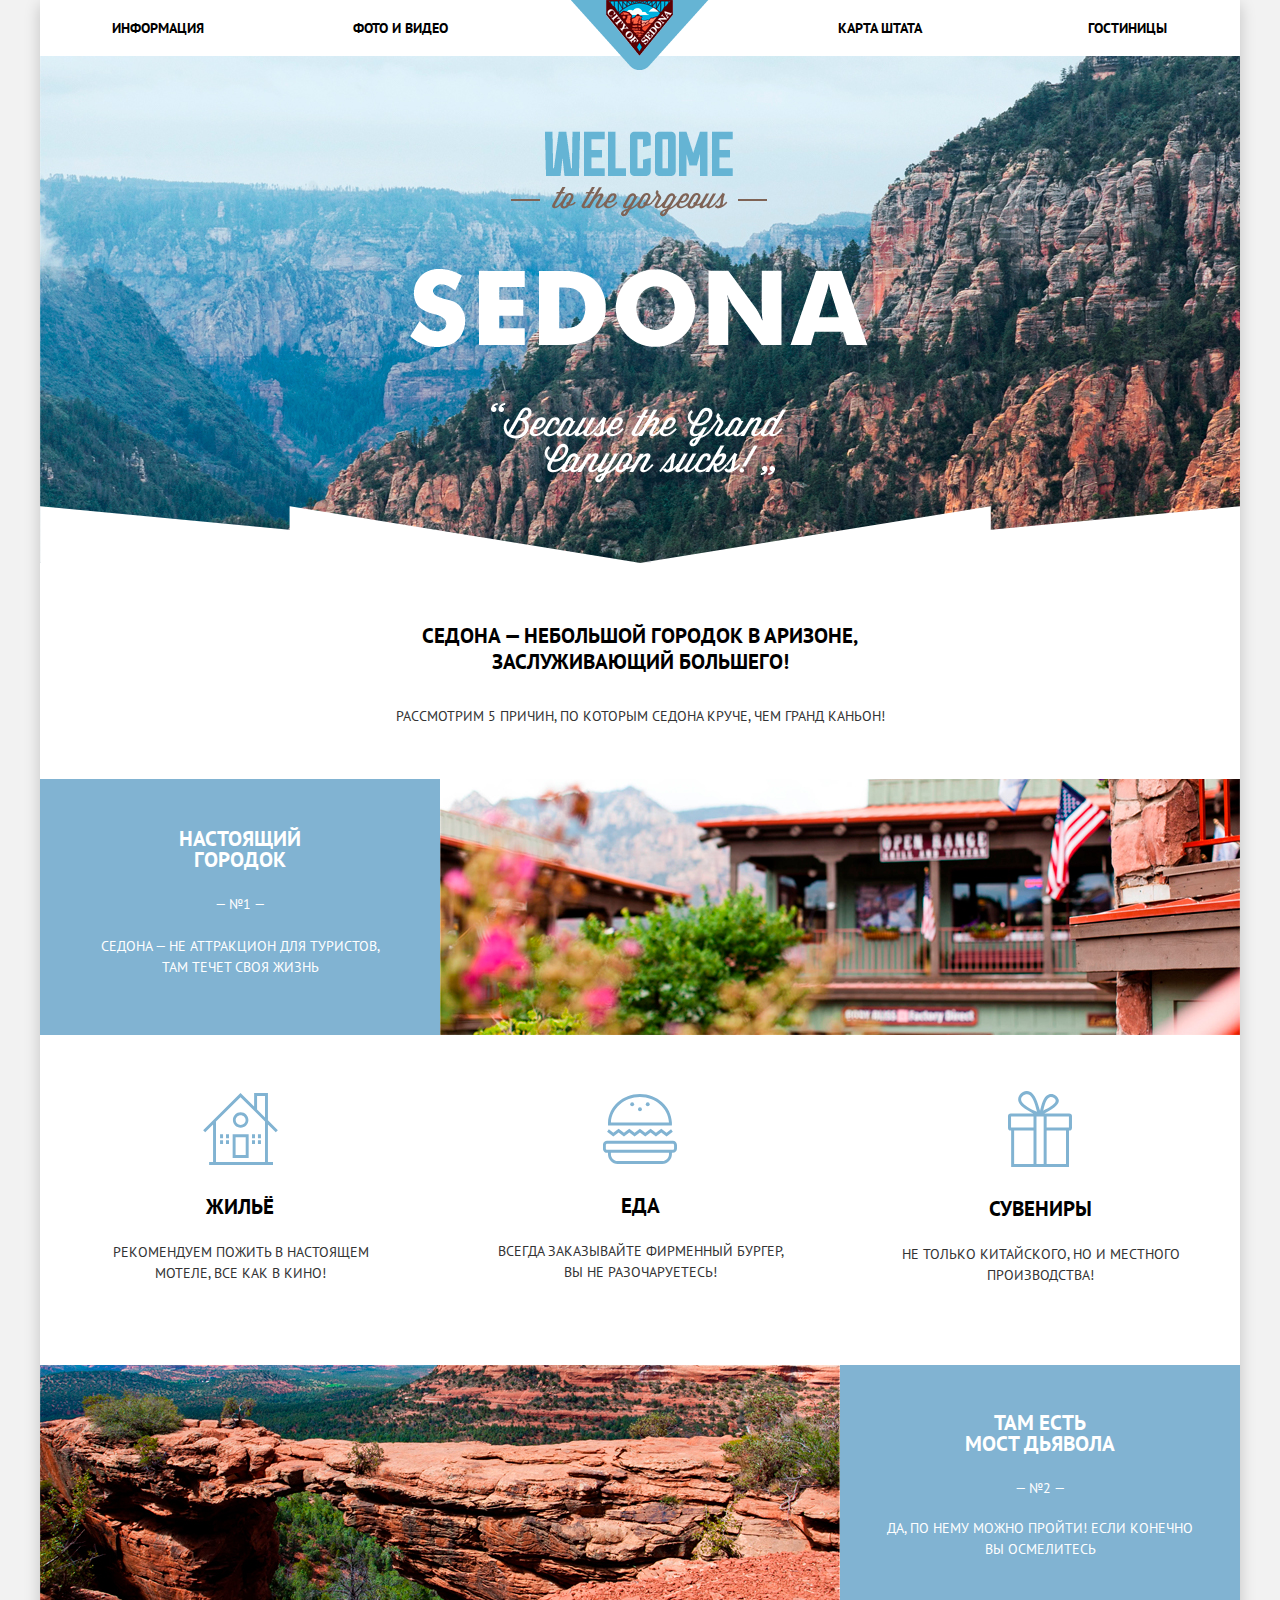
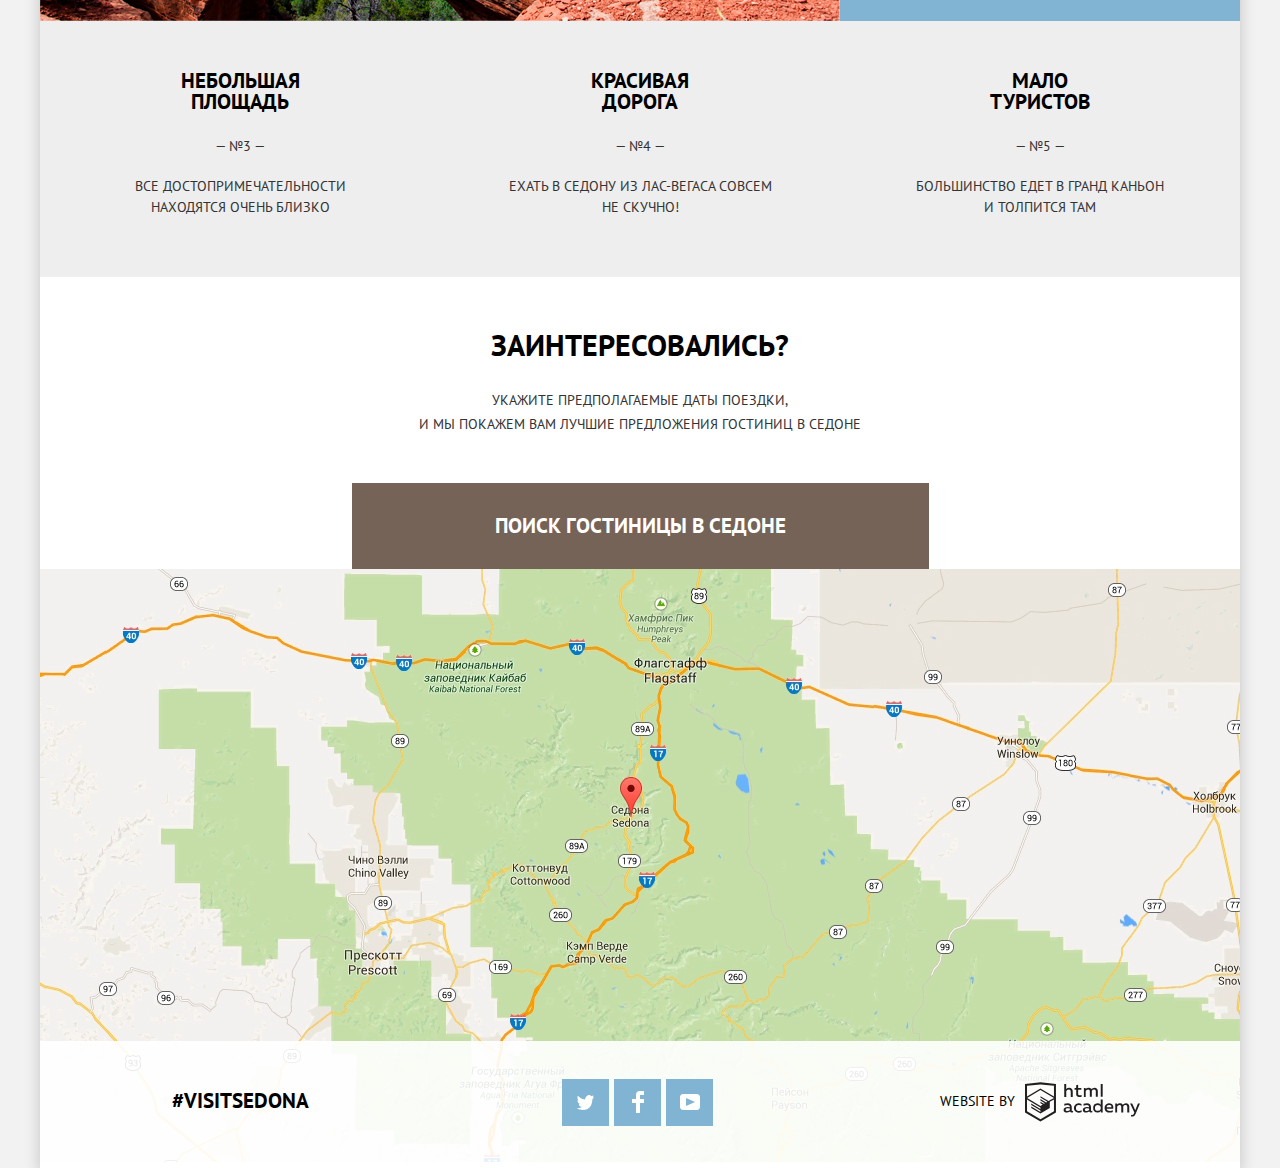
==== commit 78c7d7ca: "маска,header исправ" ====
--- a/index.html
+++ b/index.html
@@ -17,10 +17,10 @@
       </a>
       <nav class="main-navigation">
         <ul class="main-menu">
-          <li><a href="#">Информация</a></li>
-          <li><a href="#">Фото и видео</a></li>
-          <li><a href="#">Карта штата</a></li>
-          <li><a href="inner.html">Гостиницы</a></li>
+          <li class="information"><a href="#">Информация</a></li>
+          <li class="video"><a href="">Фото и видео</a></li>
+          <li class="state"><a href="#">Карта штата</a></li>
+          <li class="hostel"><a href="inner.html">Гостиницы</a></li>
         </ul>
       </nav>
     </header>
--- a/css/stylemin.css
+++ b/css/stylemin.css
@@ -1 +1 @@
-body{margin:0;padding:0;font-family:"PT Sans","Arial",sans-serif;font-size:14px;line-height:21px;font-weight:400;color:#000;text-transform:uppercase;background-color:#f2f2f2}.main-page{position:relative;width:1200px;background-color:#fff;margin:auto;-webkit-box-shadow:0 5px 15px 0 rgba(0,1,1,0.2);box-shadow:0 5px 15px 0 rgba(0,1,1,0.2)}a{text-decoration:none;color:inherit}.main-menu{display:-webkit-box;display:-ms-flexbox;display:flex;padding-left:0;-ms-flex-wrap:wrap;flex-wrap:wrap}.main-menu li{width:239px;text-align:center;margin-top:15px;margin-bottom:15px}.main-menu li:nth-child(2){margin-right:244px}.main-navigation{line-height:26px;font-weight:700;background-color:#fff}.main-menu,.advantages,.advantages2,.buttonfooter{list-style:none;padding:0;margin:0}.main-menu a:hover,.main-menu a:focus,.hotelitems:hover,.hotelitems:focus{color:#81b3d2}.main-menu .current{color:#766357}.main-logo img{position:absolute;left:0;right:0;margin-right:auto;margin-left:auto}.container-photos{background-image:url(../img/backgroundmain.jpg);background-repeat:no-repeat;background-position:center -58px;background-color:#81b3d2}.container-photos img{margin-top:75px;margin-left:370px;margin-bottom:74px}.feature h1::before{content:"";position:absolute;z-index:1;top:506px;left:0;right:0;margin-right:auto;margin-left:auto;width:1200px;height:57px;background-image:url(../img/shapewhite.png);background-repeat:no-repeat}.feature h1{font-size:21px;line-height:26px;font-weight:700;text-align:center;margin:60px 375px 25px}.feature p{margin-bottom:50px;padding-top:5px;line-height:26px;color:#333;text-align:center}.container1{width:1200px;display:-webkit-box;display:-ms-flexbox;display:flex;-webkit-box-pack:center;-ms-flex-pack:center;justify-content:center;-webkit-box-align:center;-ms-flex-align:center;align-items:center;background-color:#81b3d2}.aboutcity-container1{width:400px}.aboutcity-container1 h2{width:130px;margin:auto;padding-bottom:10px}.aboutcity-container1 p:first-of-type{padding-bottom:10px}.container2{display:-webkit-box;display:-ms-flexbox;display:flex;-webkit-box-orient:horizontal;-webkit-box-direction:reverse;-ms-flex-direction:row-reverse;flex-direction:row-reverse;-webkit-box-pack:center;-ms-flex-pack:center;justify-content:center;-webkit-box-align:center;-ms-flex-align:center;align-items:center;background-color:#81b3d2;width:1200px}.attraction-container2{width:400px}.attraction-container2 h2{width:151px;margin:auto;padding-bottom:5px}.aboutcity h2,.attraction h2{line-height:21px;font-weight:700;text-align:center;color:#fff}.aboutcity p{margin-left:60px;margin-right:60px;text-align:center;color:#fff}.attraction p{margin-right:45px;margin-left:45px;text-align:center;color:#fff;padding-top:5px}.container3 ul{background-color:#eee;padding:0}.advantages{display:-webkit-box;display:-ms-flexbox;display:flex;-ms-flex-wrap:wrap;flex-wrap:wrap;margin-top:56px;margin-bottom:65px}.advantages li{width:400px;margin:auto}.advantages svg{display:block;margin:auto}.advantages h3{position:relative;font-size:21px;font-weight:700;text-align:center;padding-top:10px}.advantages p{width:287px;padding-top:3px;text-align:center;color:#333;background-color:#fff}.advantages2{display:-webkit-box;display:-ms-flexbox;display:flex;-ms-flex-wrap:wrap;flex-wrap:wrap;-webkit-box-pack:center;-ms-flex-pack:center;justify-content:center;-webkit-box-align:center;-ms-flex-align:center;align-items:center;margin-top:0}.advantages2 li{width:400px;margin-top:45px;margin-bottom:45px}.advantages2 p{text-align:center;color:#333;width:270px;margin-right:auto;margin-left:auto}.advantages2 h3{font-size:21px;font-weight:700;text-align:center;margin:auto;width:125px;padding-bottom:10px}.main-footer{display:-webkit-box;display:-ms-flexbox;display:flex;background-color:rgba(255,255,255,0.9);position:absolute;bottom:0}.button-hashtag{-ms-flex-item-align:center;-ms-grid-row-align:center;align-self:center}.social-button{display:-webkit-box;display:-ms-flexbox;display:flex;-webkit-box-align:center;-ms-flex-align:center;align-items:center;-webkit-box-pack:center;-ms-flex-pack:center;justify-content:center;width:47px;height:47px;margin-right:5px;background-color:#81b3d2}.social-button:hover,.social-button:focus{background-color:#669ec0}.social-button:hover path,.social-button:focus path{fill:#fff}.social-button:active path{fill:rgba(255,255,255,0.3);background-color:#5496bd}.buttonfooter{display:-webkit-box;display:-ms-flexbox;display:flex;-ms-flex-wrap:wrap;flex-wrap:wrap;-webkit-box-pack:center;-ms-flex-pack:center;justify-content:center}.button-hashtag,.buttonfooter,.htmlacademy{width:400px;text-align:center;margin-top:35px;margin-bottom:35px}.htmlacademy p,.button-hashtag{font-size:14px;line-height:26px}.htmlacademy{display:-webkit-box;display:-ms-flexbox;display:flex;margin-left:auto;-webkit-box-pack:center;-ms-flex-pack:center;justify-content:center;-webkit-box-align:end;-ms-flex-align:end;align-items:flex-end}.htmlacademy p{padding-right:10px}.htmlacademy:focus path,.htmlacademy:hover path{fill:#81b3d2}.htmlacademy:active path{fill:#bfbdbe}.searchhotels h3{font-size:30px;line-height:36px;font-weight:700;text-align:center;padding-top:15px}.searchhotels p{line-height:24px;text-align:center;color:#333}.staticbutton,.buttonsearch{display:inline-block;vertical-align:middle;font-size:21px;line-height:26px;font-weight:700;text-align:center;text-transform:uppercase;outline:none}.staticform{padding:0;margin:0}.staticbutton{padding:30px 143px;position:relative;margin-top:30px}.buttonreserved,.buttondetails{padding:5px 18px;font-weight:700}.staticbutton,.buttonreserved{color:#fff;background-color:#766357;border:none}.buttonsearch,.buttondetails{color:#fff;background-color:#81b3d2;border:none}.staticbutton:hover,.staticbutton:focus,.buttonreserved:hover,.buttonreserved:focus{background-color:#604e43;cursor:pointer}.buttonsearch:hover,.buttonsearch:focus,.buttondetails:hover,.buttondetails:focus{background-color:#669ec0;cursor:pointer}.buttonsearch:active,.buttondetails:active{color:rgba(255,255,255,0.3);background-color:#5496bd;cursor:pointer}.staticbutton:active,.buttonreserved:active{color:rgba(255,255,255,0.3);background-color:#503e33;cursor:pointer}.hotelselection{display:-webkit-box;display:-ms-flexbox;display:flex;-ms-flex-wrap:wrap;flex-wrap:wrap;margin:auto;width:570px;-webkit-box-sizing:border-box;box-sizing:border-box;padding-left:55px;padding-right:55px;padding-top:40px;font-size:14px;line-height:26px;font-weight:700;background-color:#fff;-webkit-box-shadow:0 7px 15px 0 rgba(0,1,1,0.15);box-shadow:0 7px 15px 0 rgba(0,1,1,0.15);position:absolute;z-index:1;left:0;right:0;margin-left:auto;margin-right:auto;-webkit-animation:split .6s;animation:split .6s}.hotelselection label{margin-top:10px}.datearrival,.datedeparture{display:-webkit-box;display:-ms-flexbox;display:flex;-webkit-box-align:center;-ms-flex-align:center;align-items:center;width:100%;position:relative;-webkit-box-pack:justify;-ms-flex-pack:justify;justify-content:space-between}.datearrival input,.datedeparture input{-webkit-box-sizing:border-box;box-sizing:border-box;height:38px;width:344px;padding-left:10px}.datearrival button,.datedeparture button{position:absolute;padding:0;right:9px;top:8px;background-color:transparent;border:none;fill:#a9a9a9;cursor:pointer;outline:none}.calendar:hover path,.calendar:focus path{fill:#333;cursor:pointer}.calendar:active path{fill:#81b3d2;cursor:pointer}.datearrival input,.datedeparture input{-webkit-box-sizing:border-box;box-sizing:border-box;height:38px;width:344px;padding-left:10px}.hotelselection-wrapper{display:-webkit-box;display:-ms-flexbox;display:flex;width:100%;-webkit-box-pack:justify;-ms-flex-pack:justify;justify-content:space-between}.adults{width:229px}.children{width:179px}.adults,.children{display:-webkit-box;display:-ms-flexbox;display:flex;-webkit-box-align:center;-ms-flex-align:center;align-items:center;-webkit-box-pack:justify;-ms-flex-pack:justify;justify-content:space-between}.children-wrapper,.adults-wrapper{display:-webkit-box;display:-ms-flexbox;display:flex;position:relative}.children button,.adults button{padding:0;border:none;width:38px;height:38px;background-color:#f2f2f2;outline:none}.minus{background-image:url(../img/minus.png);background-repeat:no-repeat;background-position:center}.minus:hover,.minus:focus{background-image:url(../img/minushover.png);background-repeat:no-repeat;background-position:center;cursor:pointer}.minus:active{background-image:url(../img/minusactive.png);background-repeat:no-repeat;background-position:center;cursor:pointer}.plus{background-image:url(../img/plus.png);background-repeat:no-repeat;background-position:center}.plus:focus,.plus:hover{background-image:url(../img/plushover.png);background-repeat:no-repeat;background-position:center;cursor:pointer}.plus:active{background-image:url(../img/plusactive.png);background-repeat:no-repeat;background-position:center;cursor:pointer}.adults input,.children input{width:38px;text-align:center;-webkit-box-sizing:border-box;box-sizing:border-box;color:#333}.buttonsearch{padding:16px 195px;margin:auto;margin-top:45px;margin-bottom:55px}.hotelselection input[type="text"]::-webkit-input-placeholder{color:#000;opacity:1}.hotelselection input[type="text"]:-ms-input-placeholder{color:#000;opacity:1}.hotelselection input[type="text"]::-ms-input-placeholder{color:#000;opacity:1}.hotelselection input[type="text"]::placeholder{color:#000;opacity:1}.hotelselection input[type="text"]{background-color:#f2f2f2;border:2px solid #f2f2f2;outline:none;font-size:14px;line-height:26px;font-weight:700;text-transform:uppercase;margin-left:auto}.hotelselection input[type="text"]:hover{background-color:#ebebeb;border:2px solid #ebebeb}.hotelselection input[type="text"]:focus{background-color:#fff;border:2px solid #e5e5e5}.formsearching{display:-webkit-box;display:-ms-flexbox;display:flex;padding-top:27px;background-image:url(../img/mountains.jpg);background-repeat:no-repeat;background-position:center -60px;background-color:#51819f;color:#fff}.formsearching fieldset{border:none}.formsearching legend{font-size:16px;font-weight:700;line-height:21px;border:none;margin-bottom:20px;margin-left:60px}.formsearching ul{padding:0;margin:0;list-style:none}.form-items{margin-bottom:17px;padding-left:60px}.filter-input-checkbox + label{display:inline-block;vertical-align:middle;width:100px;height:28px;margin-right:27px;padding-left:42px;background:url(../img/checkbox-off.svg);background-repeat:no-repeat;cursor:pointer}.filter-input-checkbox:checked + label{background:url(../img/checkbox-on.svg);background-repeat:no-repeat}.filter-input-checkbox:checked:disabled + label{background:url(../img/chekeddis.png);background-repeat:no-repeat}.filter-input-checkbox:disabled + label{background:url(../img/chekbox-offdis.png);background-repeat:no-repeat}.filter-input-checkbox:checked:hover + label,.filter-input-checkbox:checked:focus + label{background:url(../img/checkbox-on.svg);background-repeat:no-repeat}.filter-input-checkbox:hover + label,.filter-input-checkbox:focus + label{background:url(../img/checkbox-off.svg);background-repeat:no-repeat}.hotelitems,.exit h3,.button-hashtag,.exit output{font-size:21px;line-height:26px;font-weight:700}.sorting-items{display:-webkit-box;display:-ms-flexbox;display:flex;margin:8px 73px}.exit h3,.exit output{display:inline-block;vertical-align:middle}.sorting p{font-size:12px;line-height:18px;text-transform:uppercase}.sorting{display:-webkit-box;display:-ms-flexbox;display:flex;-ms-flex-wrap:wrap;flex-wrap:wrap;margin-left:10px;-webkit-box-align:center;-ms-flex-align:center;align-items:center}.sorting li{margin:auto;margin-right:35px}.sorting li,.hotels li{list-style:none;padding:0}.sorting .currentpice{color:#bad3e5;border-bottom:none}.sorting a{font-size:12px;line-height:18px;color:rgba(0,0,0,0.3);text-decoration:none;border-bottom:1px dotted #81b3d2}.sortingbuttons{-ms-flex-item-align:center;-ms-grid-row-align:center;align-self:center;margin-left:auto}.sortingbuttons a{cursor:pointer}.sortingbuttonup svg{padding-right:5px}.sortingbuttonup path{fill:#cacaca}.currentbutton path{fill:#81b3d2}.sortingbuttons path:hover,.sortingbuttons path:focus{fill:#333}.sortingbuttons path:active{fill:#81b3d2}.sorting a:hover,.sorting a:focus{color:#81b3d2}.sorting a:active{color:#000;border-bottom:none}.hotelitems:active,.main-menu a:active{color:rgba(0,0,0,0.3)}.filter-range{width:320px;padding-right:70px;margin-left:auto;color:#fff;text-transform:uppercase}.filter-range-title{margin-bottom:9px;font-weight:600;font-size:16px;line-height:21px}.price-controls{height:35px;margin-bottom:20px;position:relative;font-size:0;border:2px solid #fff;border-radius:2px}.price-controls::after{content:"";position:absolute;top:50%;left:50%;width:2px;height:22px;background-color:#fff;-webkit-transform:translate(-50%,-50%);-ms-transform:translate(-50%,-50%);transform:translate(-50%,-50%)}.price-controls label{display:inline-block;vertical-align:top;font-size:14px;line-height:38px;cursor:pointer}.price-controls .min-price,.price-controls .max-price{width:90px;padding-left:65px}.price-controls input{width:50px;height:35px;margin:0;outline:none;color:inherit;font:inherit;background:none;border:none}.range-controls{position:relative;margin-bottom:32px}.range-controls .scale{height:2px;background-color:rgba(255,255,255,0.3)}.range-controls .bar{width:80%;height:2px;background-color:#fff}.range-toggle{position:absolute;top:-9px;width:4px;height:4px;background-color:#ababab;border:8px solid #fff;border-radius:50%;-webkit-box-shadow:0 2px 1px 0 rgba(0,1,1,0.2);box-shadow:0 2px 1px 0 rgba(0,1,1,0.2);cursor:pointer}.range-toggle:hover,.range-toggle:focus{background-color:#1c4f80;-webkit-transform:scale(1.2,1.2);-ms-transform:scale(1.2,1.2);transform:scale(1.2,1.2)}.range-toggle-min{left:0}.range-toggle-max{left:80%}.button-scan input[type="submit"]{display:block;margin:0 auto;padding:8px 35px;background-color:transparent;color:#fff;border:2px solid #fff;outline:none;text-transform:uppercase;border-radius:2px;cursor:pointer}.button-scan input[type="submit"]:hover,.button-scan input[type="submit"]:focus{color:#000;background-color:#fff}.total{display:-webkit-box;display:-ms-flexbox;display:flex;border-top:1px solid #e5e5e5}.total .hoteldetails{font:inherit;font-weight:400;width:118px;color:#333}.hotel-decoration p{display:-webkit-box;display:-ms-flexbox;display:flex;margin:0}.hotels{padding:0;margin:0;margin-bottom:125px}.hotels li{display:-webkit-box;display:-ms-flexbox;display:flex;padding:0;margin:0;width:1200px;padding-top:25px;padding-bottom:5px;border-bottom:1px solid #e5e5e5}.hotel-decoration{display:-webkit-box;display:-ms-flexbox;display:flex;-webkit-box-orient:vertical;-webkit-box-direction:normal;-ms-flex-direction:column;flex-direction:column;margin-left:27px}.hotelbuttons{margin-top:20px}.hoteldetails{margin-top:5px}.hotels img{margin-left:75px;margin-top:5px}.star{position:absolute;width:200px;height:20px;z-index:1;right:0;margin-right:auto;margin-left:auto}.star-amara::before{content:"";position:absolute;z-index:1;right:75px;margin-right:auto;margin-left:auto;width:87px;height:17px;background-image:url(../img/star.svg);background-repeat:space}.star-desert::before{content:"";position:absolute;z-index:1;right:75px;margin-right:auto;margin-left:auto;width:65px;height:17px;background-image:url(../img/star.svg);background-repeat:space}.star-villas::before{content:"";position:absolute;z-index:1;right:75px;margin-right:auto;margin-left:auto;width:43px;height:17px;background-image:url(../img/star.svg);background-repeat:space}.rating{margin-top:68px;margin-bottom:25px;margin-left:520px;color:#666;background-color:#f2f2f2;padding:3px 15px}img{max-width:100%;height:auto}.visually-hidden{position:absolute;width:1px;height:1px;margin:-1px;border:0;padding:0;clip:rect(0 0 0 0);overflow:hidden}.form-close{display:none}@-webkit-keyframes split{0%{-webkit-transform:translateX(-2000px);transform:translateX(-2000px)}70%{-webkit-transform:translateX(30px);transform:translateX(30px)}90%{-webkit-transform:translateX(-10px);transform:translateX(-10px)}100%{-webkit-transform:translateX(0);transform:translateX(0)}}@keyframes split{0%{-webkit-transform:translateX(-2000px);transform:translateX(-2000px)}70%{-webkit-transform:translateX(30px);transform:translateX(30px)}90%{-webkit-transform:translateX(-10px);transform:translateX(-10px)}100%{-webkit-transform:translateX(0);transform:translateX(0)}}.all-error{-webkit-animation:shake .6s;animation:shake .6s}@-webkit-keyframes shake{0%,100%{-webkit-transform:translateX(0);transform:translateX(0)}10%,30%,50%,70%,90%{-webkit-transform:translateX(-10px);transform:translateX(-10px)}20%,40%,60%,80%{-webkit-transform:translateX(10px);transform:translateX(10px)}}@keyframes shake{0%,100%{-webkit-transform:translateX(0);transform:translateX(0)}10%,30%,50%,70%,90%{-webkit-transform:translateX(-10px);transform:translateX(-10px)}20%,40%,60%,80%{-webkit-transform:translateX(10px);transform:translateX(10px)}}.map iframe{position:absolute;border:0}
+body{margin:0;padding:0;font-family:"PT Sans","Arial",sans-serif;font-size:14px;line-height:21px;font-weight:400;color:#000;text-transform:uppercase;background-color:#f2f2f2}.main-page{position:relative;width:1200px;background-color:#fff;margin:auto;-webkit-box-shadow:0 5px 15px 0 rgba(0,1,1,0.2);box-shadow:0 5px 15px 0 rgba(0,1,1,0.2)}a{text-decoration:none;color:inherit}.main-menu{display:-webkit-box;display:-ms-flexbox;display:flex;padding-left:0;-ms-flex-wrap:wrap;flex-wrap:wrap}.main-menu li{width:239px;margin-top:15px;margin-bottom:15px}.information,.video{text-align:left}.state,.hostel{text-align:right}.information{margin-left:72px;margin-right:2px}.state{margin-left:91px}.hostel{margin-left:6px}.main-navigation{line-height:26px;font-weight:700;background-color:#fff}.main-menu,.advantages,.advantages2,.buttonfooter{list-style:none;padding:0;margin:0}.main-menu a:hover,.main-menu a:focus,.hotelitems:hover,.hotelitems:focus{color:#81b3d2}.main-menu .current{color:#766357}.main-logo img{position:absolute;z-index:1;left:0;right:0;margin-right:auto;margin-left:auto}.container-photos{background-image:url(../img/backgroundmain.jpg);background-repeat:no-repeat;background-position:center -58px;background-color:#81b3d2;position:relative}.container-photos img{margin-top:75px;margin-left:370px;margin-bottom:74px}.container-photos::before{content:"";position:absolute;z-index:1;bottom:0;left:0;right:0;margin-right:auto;margin-left:auto;width:1200px;height:57px;background-image:url(../img/shapewhite.png);background-repeat:no-repeat}.feature h1{font-size:21px;line-height:26px;font-weight:700;text-align:center;margin:60px 370px 25px}.feature p{margin-bottom:50px;padding-top:3px;line-height:26px;color:#333;text-align:center}.container1{width:1200px;display:-webkit-box;display:-ms-flexbox;display:flex;-webkit-box-pack:center;-ms-flex-pack:center;justify-content:center;-webkit-box-align:center;-ms-flex-align:center;align-items:center;background-color:#81b3d2}.aboutcity-container1{width:400px}.aboutcity-container1 h2{width:130px;margin:auto;padding-bottom:10px;padding-top:5px}.aboutcity-container1 p:first-of-type{padding-bottom:7px}.container2{display:-webkit-box;display:-ms-flexbox;display:flex;-webkit-box-orient:horizontal;-webkit-box-direction:reverse;-ms-flex-direction:row-reverse;flex-direction:row-reverse;-webkit-box-pack:center;-ms-flex-pack:center;justify-content:center;-webkit-box-align:center;-ms-flex-align:center;align-items:center;background-color:#81b3d2;width:1200px}.attraction-container2{width:400px}.attraction-container2 h2{width:151px;margin:auto;padding-bottom:5px}.aboutcity h2,.attraction h2{line-height:21px;font-weight:700;text-align:center;color:#fff}.aboutcity p{margin-left:57px;margin-right:57px;text-align:center;color:#fff}.attraction p{margin-right:45px;margin-left:45px;text-align:center;color:#fff;padding-top:5px}.container3 ul{background-color:#eee;padding:0}.advantages{display:-webkit-box;display:-ms-flexbox;display:flex;-ms-flex-wrap:wrap;flex-wrap:wrap;margin-top:56px;margin-bottom:65px}.advantages li{width:400px;margin:auto}.advantages svg{display:block;margin:auto}.advantages h3{position:relative;font-size:21px;font-weight:700;text-align:center;padding-top:10px}.advantages p{width:287px;padding-top:3.5px;text-align:center;color:#333;background-color:#fff}.advantages2{display:-webkit-box;display:-ms-flexbox;display:flex;-ms-flex-wrap:wrap;flex-wrap:wrap;-webkit-box-pack:center;-ms-flex-pack:center;justify-content:center;-webkit-box-align:center;-ms-flex-align:center;align-items:center;margin-top:0}.advantages2 li{width:400px;margin-top:45px;margin-bottom:45px}.advantages2 p{text-align:center;color:#333;width:270px;margin-right:auto;margin-left:auto}.advantages2 h3{font-size:21px;font-weight:700;text-align:center;margin:auto;width:125px;padding-bottom:5px;padding-top:4px}.main-footer{display:-webkit-box;display:-ms-flexbox;display:flex;background-color:rgba(255,255,255,0.9);position:absolute;bottom:0}.button-hashtag{-ms-flex-item-align:center;-ms-grid-row-align:center;align-self:center;padding-bottom:5px}.social-button{display:-webkit-box;display:-ms-flexbox;display:flex;-webkit-box-align:center;-ms-flex-align:center;align-items:center;-webkit-box-pack:center;-ms-flex-pack:center;justify-content:center;width:47px;height:47px;margin-right:5px;background-color:#81b3d2}.social-button:hover,.social-button:focus{background-color:#669ec0}.social-button:hover path,.social-button:focus path{fill:#fff}.social-button:active path{fill:rgba(255,255,255,0.3);background-color:#5496bd}.buttonfooter{display:-webkit-box;display:-ms-flexbox;display:flex;-ms-flex-wrap:wrap;flex-wrap:wrap;-webkit-box-pack:center;-ms-flex-pack:center;justify-content:center;padding-top:5px}.button-hashtag,.buttonfooter,.htmlacademy{width:400px;text-align:center;margin-top:33px;margin-bottom:35px}.htmlacademy p,.button-hashtag{font-size:14px;line-height:26px}.htmlacademy{display:-webkit-box;display:-ms-flexbox;display:flex;margin-left:auto;-webkit-box-pack:center;-ms-flex-pack:center;justify-content:center;-webkit-box-align:end;-ms-flex-align:end;align-items:flex-end;padding-bottom:5px}.htmlacademy p{padding-right:10px}.htmlacademy:focus path,.htmlacademy:hover path{fill:#81b3d2}.htmlacademy:active path{fill:#bfbdbe}.searchhotels h3{font-size:30px;line-height:36px;font-weight:700;text-align:center;margin-bottom:0;padding-top:20px;padding-bottom:11px}.searchhotels p{line-height:24px;text-align:center;color:#333}.staticbutton,.buttonsearch{display:inline-block;vertical-align:middle;font-size:21px;line-height:26px;font-weight:700;text-align:center;text-transform:uppercase;outline:none}.staticform{padding:0;margin:0}.staticbutton{padding:30px 143px;position:relative;margin-top:33px}.buttonreserved,.buttondetails{padding:5px 18px;font-weight:700}.buttonreserved{margin-left:3px}.staticbutton,.buttonreserved{color:#fff;background-color:#766357;border:none}.buttonsearch,.buttondetails{color:#fff;background-color:#81b3d2;border:none}.staticbutton:hover,.staticbutton:focus,.buttonreserved:hover,.buttonreserved:focus{background-color:#604e43;cursor:pointer}.buttonsearch:hover,.buttonsearch:focus,.buttondetails:hover,.buttondetails:focus{background-color:#669ec0;cursor:pointer}.buttonsearch:active,.buttondetails:active{color:rgba(255,255,255,0.3);background-color:#5496bd;cursor:pointer}.staticbutton:active,.buttonreserved:active{color:rgba(255,255,255,0.3);background-color:#503e33;cursor:pointer}.hotelselection{display:-webkit-box;display:-ms-flexbox;display:flex;-ms-flex-wrap:wrap;flex-wrap:wrap;margin:auto;width:570px;-webkit-box-sizing:border-box;box-sizing:border-box;padding-left:56px;padding-right:56px;padding-top:40.5px;font-size:14px;line-height:26px;font-weight:700;background-color:#fff;-webkit-box-shadow:0 7px 15px 0 rgba(0,1,1,0.15);box-shadow:0 7px 15px 0 rgba(0,1,1,0.15);position:absolute;z-index:1;left:0;right:0;margin-left:auto;margin-right:auto;-webkit-animation:split .6s;animation:split .6s}.datearrival,.datedeparture{display:-webkit-box;display:-ms-flexbox;display:flex;-webkit-box-align:center;-ms-flex-align:center;align-items:center;width:100%;position:relative;-webkit-box-pack:justify;-ms-flex-pack:justify;justify-content:space-between}.datearrival input,.datedeparture input{-webkit-box-sizing:border-box;box-sizing:border-box;height:38px;width:348px;padding-left:10px}.datearrival button,.datedeparture button{position:absolute;padding:0;right:9px;top:8px;background-color:transparent;border:none;fill:#a9a9a9;cursor:pointer;outline:none}.calendar:hover path,.calendar:focus path{fill:#333;cursor:pointer}.calendar:active path{fill:#81b3d2;cursor:pointer}.hotelselection-wrapper{display:-webkit-box;display:-ms-flexbox;display:flex;width:100%;-webkit-box-pack:justify;-ms-flex-pack:justify;justify-content:space-between}.adults{width:225px}.children{width:179px}.adults,.children{display:-webkit-box;display:-ms-flexbox;display:flex;-webkit-box-align:center;-ms-flex-align:center;align-items:center;-webkit-box-pack:justify;-ms-flex-pack:justify;justify-content:space-between}.children-wrapper,.adults-wrapper{display:-webkit-box;display:-ms-flexbox;display:flex;position:relative;margin-top:19px}.children button,.adults button{padding:0;border:none;width:38px;height:38px;background-color:#f2f2f2;outline:none}.minus{background-image:url(../img/minus.png);background-repeat:no-repeat;background-position:center}.minus:hover,.minus:focus{background-image:url(../img/minushover.png);background-repeat:no-repeat;background-position:center;cursor:pointer}.minus:active{background-image:url(../img/minusactive.png);background-repeat:no-repeat;background-position:center;cursor:pointer}.plus{background-image:url(../img/plus.png);background-repeat:no-repeat;background-position:center}.plus:focus,.plus:hover{background-image:url(../img/plushover.png);background-repeat:no-repeat;background-position:center;cursor:pointer}.plus:active{background-image:url(../img/plusactive.png);background-repeat:no-repeat;background-position:center;cursor:pointer}.adults input,.children input{width:38px;text-align:center;-webkit-box-sizing:border-box;box-sizing:border-box;color:#333}.buttonsearch{padding:15px 197px;margin:auto;margin-top:40px;margin-bottom:55px}.hotelselection input[type="text"]::-webkit-input-placeholder{color:#000;opacity:1}.hotelselection input[type="text"]:-ms-input-placeholder{color:#000;opacity:1}.hotelselection input[type="text"]::-ms-input-placeholder{color:#000;opacity:1}.hotelselection input[type="text"]::placeholder{color:#000;opacity:1}.hotelselection input[type="text"]{background-color:#f2f2f2;border:2px solid #f2f2f2;outline:none;font-size:14px;line-height:26px;font-weight:700;text-transform:uppercase;margin-left:auto}.hotelselection input[type="text"]:hover{background-color:#ebebeb;border:2px solid #ebebeb}.hotelselection input[type="text"]:focus{background-color:#fff;border:2px solid #e5e5e5}.formsearching{display:-webkit-box;display:-ms-flexbox;display:flex;padding-top:27px;background-image:url(../img/mountains.jpg);background-repeat:no-repeat;background-position:center -60px;background-color:#51819f;color:#fff}.formsearching fieldset{border:none}.formsearching legend{font-size:16px;font-weight:700;line-height:21px;border:none;margin-bottom:20px;margin-left:60px}.formsearching ul{padding:0;margin:0;list-style:none}.form-items{margin-bottom:17px;padding-left:60px}.filter-input-checkbox + label{display:inline-block;vertical-align:middle;width:100px;height:28px;margin-right:31px;padding-left:40px;background:url(../img/checkbox-off.svg);background-repeat:no-repeat;cursor:pointer}.filter-input-checkbox:checked + label{background:url(../img/checkbox-on.svg);background-repeat:no-repeat}.filter-input-checkbox:checked:disabled + label{background:url(../img/chekeddis.png);background-repeat:no-repeat}.filter-input-checkbox:disabled + label{background:url(../img/chekbox-offdis.png);background-repeat:no-repeat}.filter-input-checkbox:checked:hover + label,.filter-input-checkbox:checked:focus + label{background:url(../img/checkbox-on.svg);background-repeat:no-repeat;opacity:.5}.filter-input-checkbox:hover + label,.filter-input-checkbox:focus + label{background:url(../img/checkbox-off.svg);background-repeat:no-repeat;opacity:.5}.hotelitems,.exit h3,.button-hashtag,.exit output{font-size:21px;line-height:26px;font-weight:700}.sorting-items{display:-webkit-box;display:-ms-flexbox;display:flex;margin:10px 72px 5px}.exit h3,.exit output{display:inline-block;vertical-align:middle}.sorting p{font-size:12px;line-height:18px;text-transform:uppercase}.sorting{display:-webkit-box;display:-ms-flexbox;display:flex;-ms-flex-wrap:wrap;flex-wrap:wrap;margin-left:10px;-webkit-box-align:center;-ms-flex-align:center;align-items:center}.sorting li{margin:auto;margin-right:39px}.sorting li:nth-child(2),.sorting li:nth-child(3){margin-right:33px}.sorting li,.hotels li{list-style:none;padding:0}.sorting .currentpice{color:#bad3e5;border-bottom:none}.sorting a{font-size:12px;line-height:18px;color:rgba(0,0,0,0.3);text-decoration:none;border-bottom:1px dotted #81b3d2}.sortingbuttons{-ms-flex-item-align:center;-ms-grid-row-align:center;align-self:center;margin-left:auto}.sortingbuttons a{cursor:pointer}.sortingbuttonup svg{padding-right:9px}.sortingbuttonup path{fill:#cacaca}.currentbutton path{fill:#81b3d2}.sortingbuttons path:hover,.sortingbuttons path:focus{fill:#333}.sortingbuttons path:active{fill:#81b3d2}.sorting a:hover,.sorting a:focus{color:#81b3d2}.sorting a:active{color:#000;border-bottom:none}.hotelitems:active,.main-menu a:active{color:rgba(0,0,0,0.3)}.filter-range{width:320px;padding-right:70px;margin-left:auto;color:#fff;text-transform:uppercase}.filter-range-title{margin-bottom:9px;font-weight:600;font-size:16px;line-height:21px}.price-controls{height:35px;margin-bottom:20px;position:relative;font-size:0;border:2px solid #fff;border-radius:2px}.price-controls::after{content:"";position:absolute;top:50%;left:50%;width:2px;height:22px;background-color:#fff;-webkit-transform:translate(-50%,-50%);-ms-transform:translate(-50%,-50%);transform:translate(-50%,-50%)}.price-controls label{display:inline-block;vertical-align:top;font-size:14px;line-height:38px;cursor:pointer}.price-controls .min-price,.price-controls .max-price{width:90px;padding-left:62px}.price-controls input{width:50px;height:35px;margin:0;outline:none;color:inherit;font:inherit;background:none;border:none}.range-controls{position:relative;margin-bottom:32px}.range-controls .scale{height:2px;background-color:rgba(255,255,255,0.3)}.range-controls .bar{width:80%;height:2px;background-color:#fff}.range-toggle{position:absolute;top:-9px;width:4px;height:4px;background-color:#ababab;border:8px solid #fff;border-radius:50%;-webkit-box-shadow:0 2px 1px 0 rgba(0,1,1,0.2);box-shadow:0 2px 1px 0 rgba(0,1,1,0.2);cursor:pointer}.range-toggle:hover,.range-toggle:focus{background-color:#1c4f80;-webkit-transform:scale(1.2,1.2);-ms-transform:scale(1.2,1.2);transform:scale(1.2,1.2)}.range-toggle-min{left:0}.range-toggle-max{left:80%}.button-scan input[type="submit"]{display:block;margin-left:86px;padding:7px 33px;background-color:transparent;color:#fff;border:2px solid #fff;outline:none;text-transform:uppercase;text-align:center;border-radius:2px;cursor:pointer}.button-scan input[type="submit"]:hover,.button-scan input[type="submit"]:focus{color:#000;background-color:#fff}.total{display:-webkit-box;display:-ms-flexbox;display:flex;border-top:1px solid #e5e5e5}.total .hoteldetails{font:inherit;font-weight:400;width:118px;color:#333;margin-top:3px}.hotelitems{max-width:260px}.hotel-decoration p{display:-webkit-box;display:-ms-flexbox;display:flex;margin:0;padding-top:5px}.hotels{padding:0;margin:0;margin-bottom:127px}.hotels li{display:-webkit-box;display:-ms-flexbox;display:flex;-webkit-box-align:start;-ms-flex-align:start;align-items:flex-start;padding:0;margin:0;width:1200px;padding-top:25px;padding-bottom:5px;border-bottom:1px solid #e5e5e5}.hotel-decoration{display:-webkit-box;display:-ms-flexbox;display:flex;-webkit-box-orient:vertical;-webkit-box-direction:normal;-ms-flex-direction:column;flex-direction:column;margin-left:28px}.hotelbuttons{margin-top:18px}.hotels img{margin-left:73px;margin-top:5px}.star{position:absolute;width:200px;height:20px;z-index:1;right:0;margin-right:auto;margin-left:auto}.star-amara::before{content:"";position:absolute;z-index:1;top:3px;right:73.5px;margin-right:auto;margin-left:auto;width:87px;height:17px;background-image:url(../img/star.svg);background-repeat:space}.star-desert::before{content:"";position:absolute;z-index:1;top:3px;right:72px;margin-right:auto;margin-left:auto;width:65px;height:17px;background-image:url(../img/star.svg);background-repeat:space}.star-villas::before{content:"";position:absolute;z-index:1;top:5px;right:71px;margin-right:auto;margin-left:auto;width:43px;height:17px;background-image:url(../img/star.svg);background-repeat:space}.rating{margin-top:68px;margin-bottom:25px;margin-left:522px;color:#666;background-color:#f2f2f2;padding:3px 13px}img{max-width:100%;height:auto}.visually-hidden{position:absolute;width:1px;height:1px;margin:-1px;border:0;padding:0;clip:rect(0 0 0 0);overflow:hidden}.form-close{display:none}.all-error{-webkit-animation:shake .6s;animation:shake .6s}.map iframe{position:absolute;border:0}@-webkit-keyframes split{0%{-webkit-transform:translateX(-2000px);transform:translateX(-2000px)}70%{-webkit-transform:translateX(30px);transform:translateX(30px)}90%{-webkit-transform:translateX(-10px);transform:translateX(-10px)}100%{-webkit-transform:translateX(0);transform:translateX(0)}}@keyframes split{0%{-webkit-transform:translateX(-2000px);transform:translateX(-2000px)}70%{-webkit-transform:translateX(30px);transform:translateX(30px)}90%{-webkit-transform:translateX(-10px);transform:translateX(-10px)}100%{-webkit-transform:translateX(0);transform:translateX(0)}}@-webkit-keyframes shake{0%,100%{-webkit-transform:translateX(0);transform:translateX(0)}10%,30%,50%,70%,90%{-webkit-transform:translateX(-10px);transform:translateX(-10px)}20%,40%,60%,80%{-webkit-transform:translateX(10px);transform:translateX(10px)}}@keyframes shake{0%,100%{-webkit-transform:translateX(0);transform:translateX(0)}10%,30%,50%,70%,90%{-webkit-transform:translateX(-10px);transform:translateX(-10px)}20%,40%,60%,80%{-webkit-transform:translateX(10px);transform:translateX(10px)}}
